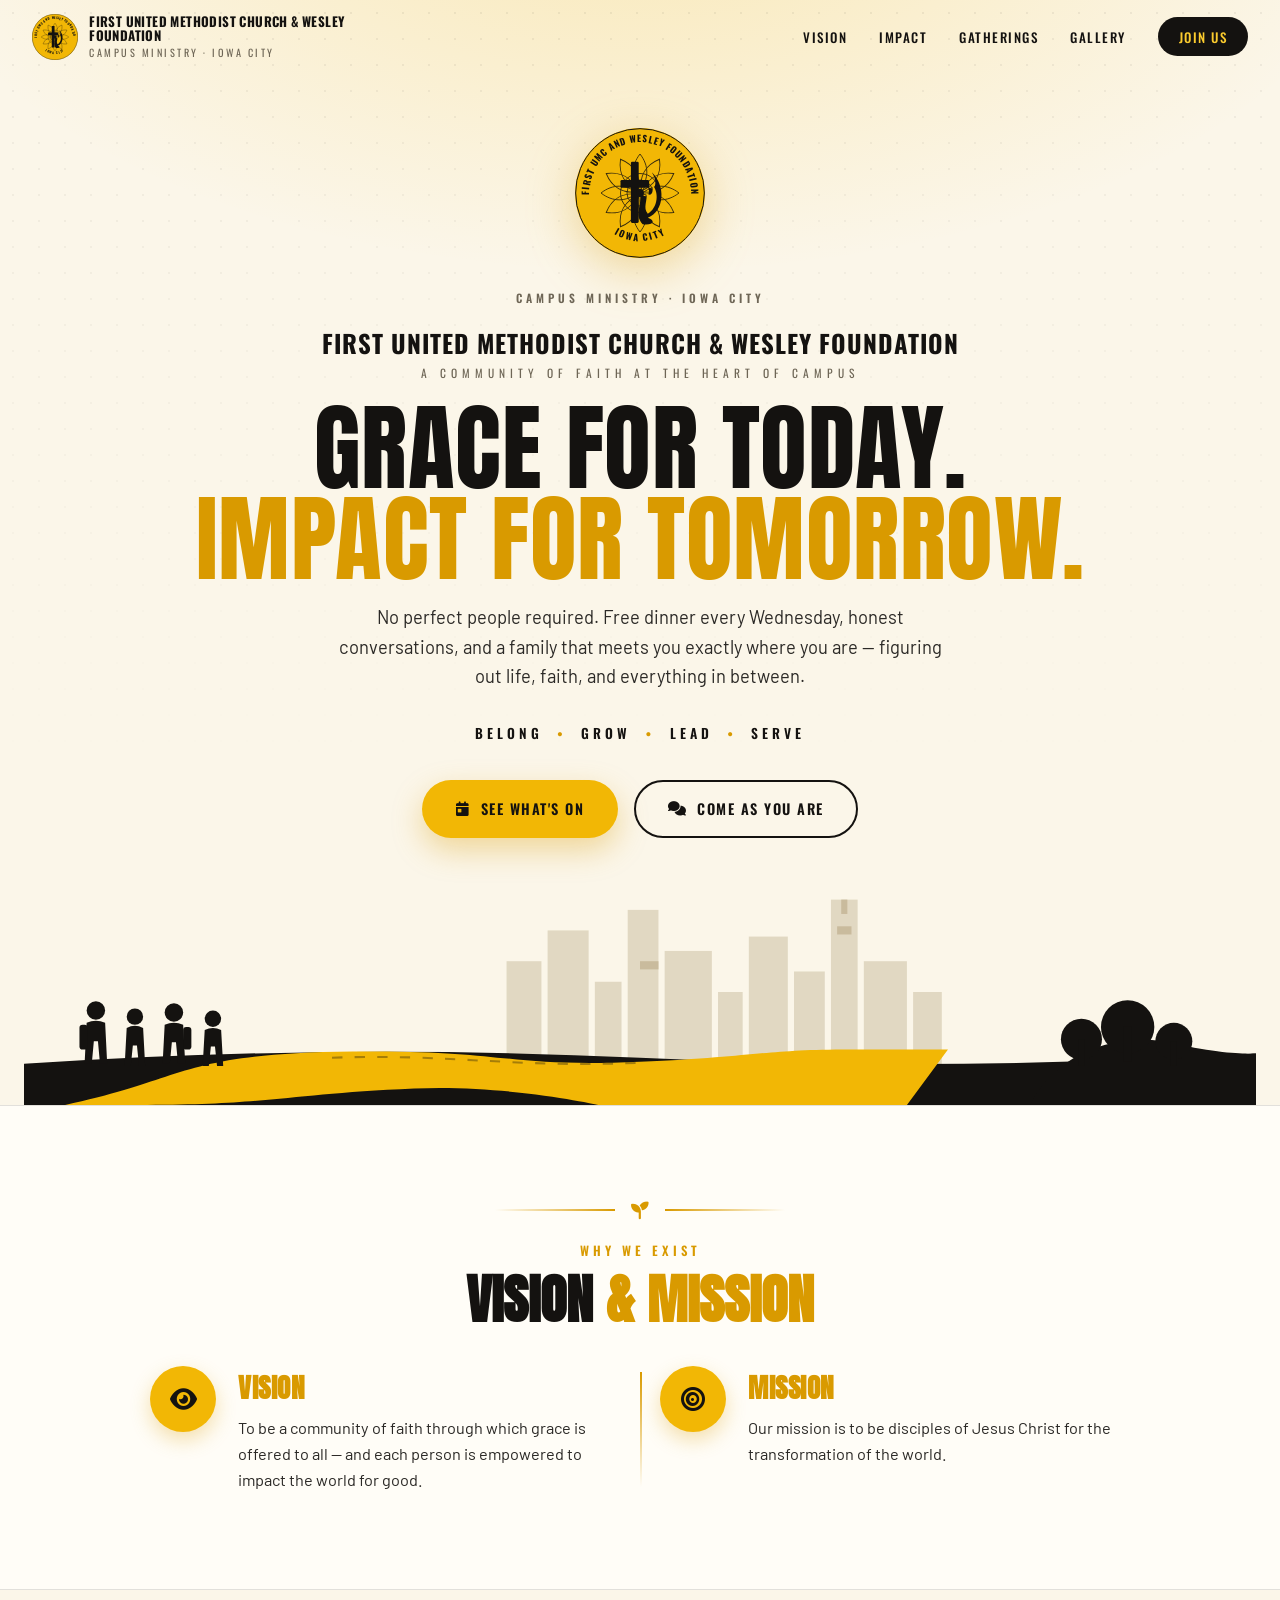
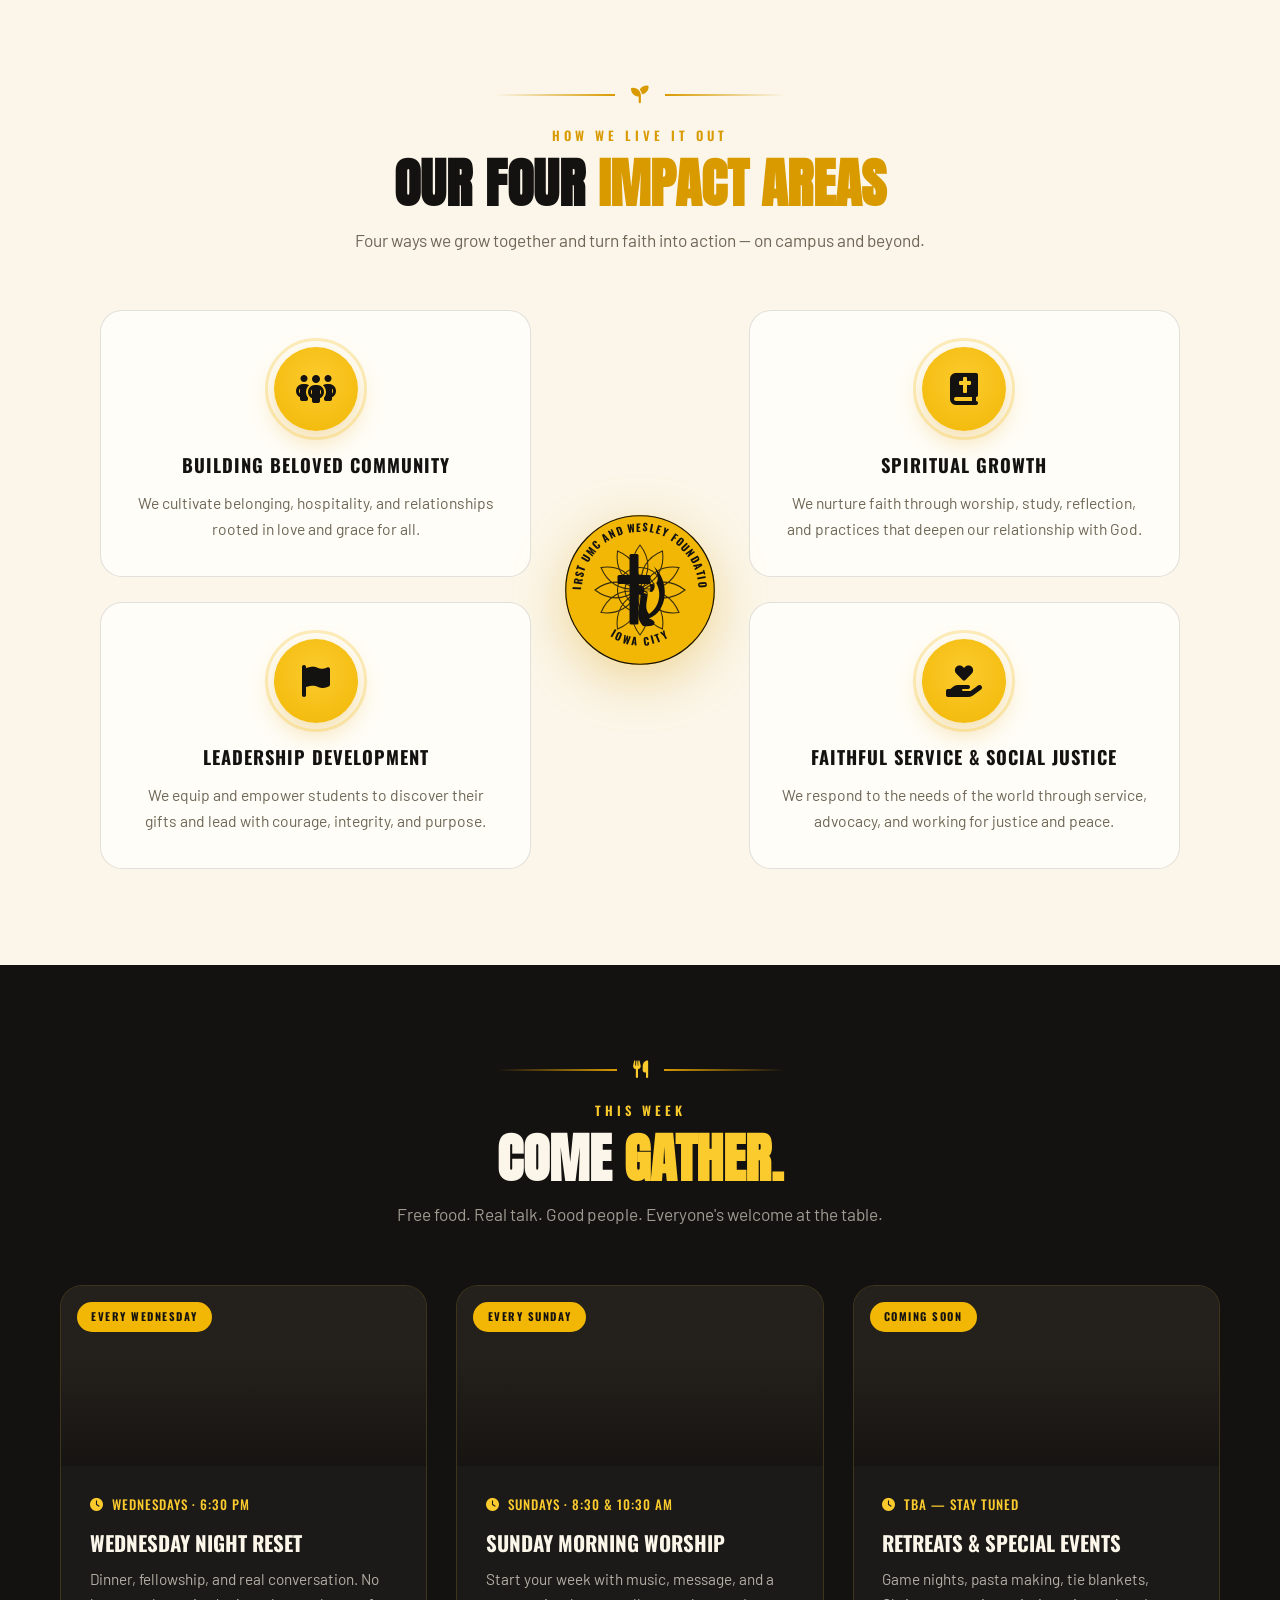
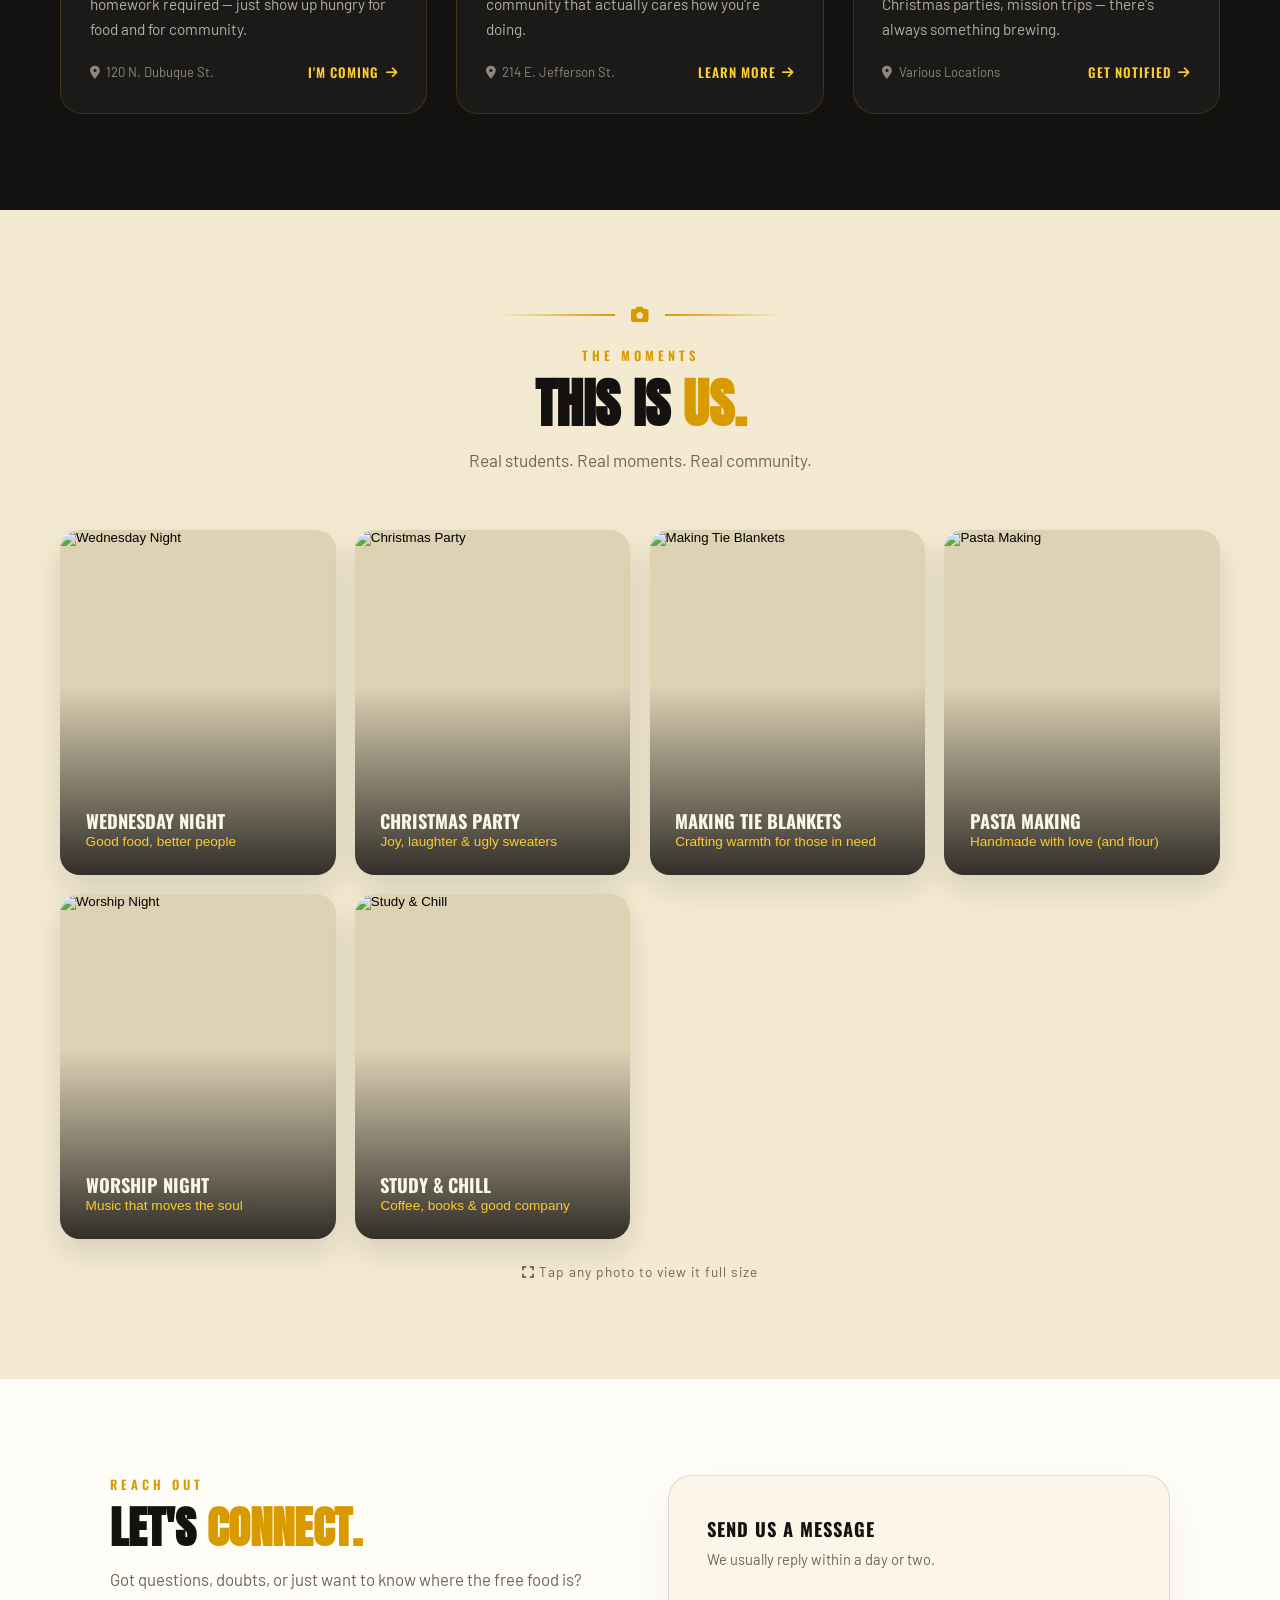
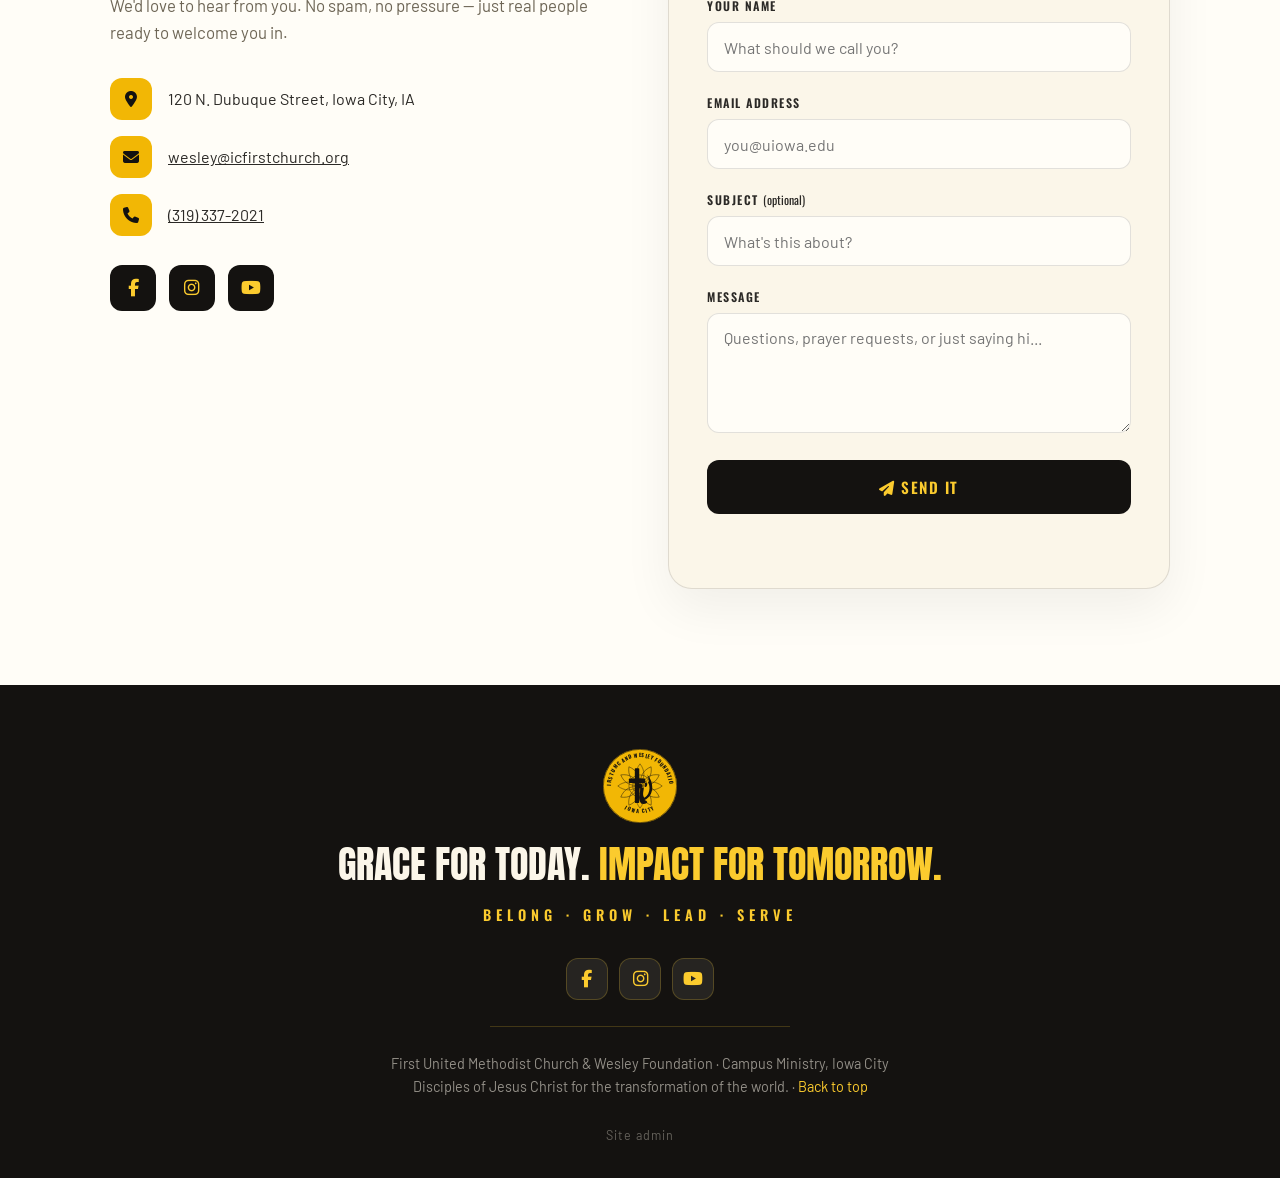
==== index.html @ 4630b0a7 "updated logo resizer" ====
<!DOCTYPE html>
<html lang="en">
<head>
    <meta charset="UTF-8">
    <meta name="viewport" content="width=device-width, initial-scale=1.0">
    <title>First United Methodist Church &amp; Wesley Foundation — Iowa City</title>
    <link href="https://fonts.googleapis.com/css2?family=Anton&family=Oswald:wght@400;500;600;700&family=Barlow:wght@300;400;500;600;700&display=swap" rel="stylesheet">
    <link rel="stylesheet" href="https://cdnjs.cloudflare.com/ajax/libs/font-awesome/6.4.0/css/all.min.css">
    <style>
        :root {
            --gold: #F2B705;
            --gold-light: #FBCB2E;
            --gold-deep: #D99A00;
            --ink: #141210;
            --ink-soft: #2B2926;
            --cream: #FBF6E9;
            --cream-2: #F4EAD2;
            --paper: #FFFDF7;
            --muted: #6E6656;
            --line: rgba(20,18,16,0.12);
            --logo-scale: 1;        /* set from the CMS: brand.logoScale / 100 */
        }

        * { margin: 0; padding: 0; box-sizing: border-box; }
        html { scroll-behavior: smooth; }

        body {
            font-family: 'Barlow', sans-serif;
            background: var(--cream);
            color: var(--ink);
            overflow-x: hidden;
            line-height: 1.6;
        }

        h1, h2, h3, h4, .display { font-family: 'Oswald', sans-serif; }
        .anton { font-family: 'Anton', sans-serif; font-weight: 400; letter-spacing: 0.5px; }

        ::-webkit-scrollbar { width: 10px; }
        ::-webkit-scrollbar-track { background: var(--cream-2); }
        ::-webkit-scrollbar-thumb { background: var(--gold); border-radius: 5px; }

        /* ---------- Emblem ---------- */
        .emblem { display: block; }
        img.emblem, .logo-img { object-fit: contain; border-radius: 10px; }

        /* ---------- Nav ---------- */
        nav {
            position: fixed;
            top: 0; width: 100%;
            z-index: 1000;
            padding: 0.85rem 2rem;
            display: flex;
            justify-content: space-between;
            align-items: center;
            transition: all 0.35s ease;
            border-bottom: 1px solid transparent;
        }
        nav.scrolled {
            background: rgba(251,246,233,0.92);
            backdrop-filter: blur(14px);
            border-bottom: 1px solid var(--line);
            box-shadow: 0 6px 30px rgba(20,18,16,0.06);
        }
        .brand { display: flex; align-items: center; gap: 0.7rem; text-decoration: none; color: var(--ink); }
        .brand .emblem { width: calc(46px * var(--logo-scale)); height: calc(46px * var(--logo-scale)); flex-shrink: 0; }
        .brand-text { line-height: 1.08; max-width: 260px; }
        .brand-text strong {
            display: block;
            font-family: 'Oswald', sans-serif;
            font-weight: 700;
            font-size: 0.82rem;
            letter-spacing: 0.4px;
            text-transform: uppercase;
        }
        .brand-text span {
            font-family: 'Oswald', sans-serif;
            font-weight: 400;
            font-size: 0.64rem;
            letter-spacing: 2.5px;
            text-transform: uppercase;
            color: var(--muted);
        }
        .nav-links { display: flex; gap: 2rem; list-style: none; align-items: center; }
        .nav-links a {
            color: var(--ink);
            text-decoration: none;
            font-family: 'Oswald', sans-serif;
            font-weight: 500;
            font-size: 0.82rem;
            letter-spacing: 1.5px;
            text-transform: uppercase;
            position: relative;
            padding: 4px 0;
        }
        .nav-links a::after {
            content: ''; position: absolute; bottom: 0; left: 0;
            width: 0; height: 2px; background: var(--gold-deep); transition: width 0.3s;
        }
        .nav-links a:hover::after { width: 100%; }
        .nav-cta {
            background: var(--ink); color: var(--gold-light) !important;
            padding: 0.6rem 1.3rem !important; border-radius: 40px;
        }
        .nav-cta::after { display: none; }
        .nav-cta:hover { background: var(--gold-deep); color: var(--ink) !important; }
        .mobile-menu-btn { display: none; background: none; border: none; color: var(--ink); font-size: 1.5rem; cursor: pointer; }

        /* ---------- Buttons ---------- */
        .btn {
            padding: 0.95rem 2rem;
            border-radius: 44px;
            font-family: 'Oswald', sans-serif;
            font-weight: 600;
            font-size: 0.9rem;
            letter-spacing: 1.5px;
            text-transform: uppercase;
            cursor: pointer;
            transition: all 0.3s ease;
            text-decoration: none;
            display: inline-flex;
            align-items: center;
            gap: 0.6rem;
            border: 2px solid transparent;
        }
        .btn-primary { background: var(--gold); color: var(--ink); box-shadow: 0 12px 30px rgba(217,154,0,0.35); }
        .btn-primary:hover { transform: translateY(-3px); background: var(--gold-light); box-shadow: 0 16px 40px rgba(217,154,0,0.5); }
        .btn-ghost { background: transparent; color: var(--ink); border-color: var(--ink); }
        .btn-ghost:hover { background: var(--ink); color: var(--gold-light); transform: translateY(-3px); }

        /* ---------- Hero ---------- */
        .hero {
            --veil: 1;                     /* 1 = plain background, lower = photo shows through */
            position: relative;
            min-height: 100vh;
            display: flex;
            flex-direction: column;
            align-items: center;
            justify-content: center;
            text-align: center;
            padding: 8rem 1.5rem 0;
            background: var(--cream);
            overflow: hidden;
        }
        /* Optional single still photo behind the hero (no slideshow). */
        .hero-photo {
            position: absolute; inset: 0; z-index: 0;
            background-size: cover; background-position: center;
        }
        /* Warm glow + paper wash that sits over everything behind the words. */
        .hero-veil {
            position: absolute; inset: 0; z-index: 1;
            background:
                radial-gradient(1200px 620px at 50% -10%, rgba(242,183,5,0.22), transparent 62%),
                linear-gradient(180deg, rgba(251,246,233,var(--veil)) 0%, rgba(251,246,233,calc(var(--veil) * 0.92)) 45%, rgba(251,246,233,1) 100%);
        }
        .hero-dots {
            position: absolute; inset: 0; z-index: 1;
            background-image: radial-gradient(rgba(20,18,16,0.06) 1.4px, transparent 1.4px);
            background-size: 26px 26px;
            mask-image: linear-gradient(to bottom, black, transparent 70%);
            -webkit-mask-image: linear-gradient(to bottom, black, transparent 70%);
        }
        .hero-inner { position: relative; z-index: 3; max-width: 960px; }
        .hero .emblem { width: calc(130px * var(--logo-scale)); height: calc(130px * var(--logo-scale)); max-width: 100%; margin: 0 auto 1.6rem; filter: drop-shadow(0 12px 24px rgba(217,154,0,0.35)); animation: pop 0.9s ease both; }
        .kicker {
            display: inline-block;
            font-family: 'Oswald', sans-serif;
            font-weight: 600;
            font-size: 0.72rem;
            letter-spacing: 4px;
            text-transform: uppercase;
            color: var(--muted);
            margin-bottom: 1.4rem;
            animation: fadeUp 0.8s ease 0.1s both;
        }
        .hero-title {
            font-family: 'Oswald', sans-serif;
            font-weight: 700;
            text-transform: uppercase;
            font-size: clamp(1.1rem, 2.4vw, 1.55rem);
            letter-spacing: 1px;
            line-height: 1.15;
            margin-bottom: 1.4rem;
            animation: fadeUp 0.8s ease 0.15s both;
        }
        .hero-title .sub {
            display: block;
            font-weight: 400;
            font-size: 0.72rem;
            letter-spacing: 5px;
            color: var(--muted);
            margin-top: 0.5rem;
        }
        .hero h1 { margin: 0.4rem 0 1.2rem; animation: fadeUp 0.8s ease 0.25s both; }
        .hero h1 .line {
            display: block;
            font-family: 'Anton', sans-serif;
            font-weight: 400;
            text-transform: uppercase;
            font-size: clamp(2.6rem, 8vw, 6rem);
            line-height: 0.95;
            letter-spacing: 0.5px;
        }
        .hero h1 .gold { color: var(--gold-deep); }
        .hero-sub {
            max-width: 620px;
            margin: 0 auto 1.8rem;
            font-size: clamp(1rem, 1.6vw, 1.15rem);
            color: var(--ink-soft);
            animation: fadeUp 0.8s ease 0.35s both;
        }
        .value-strip {
            display: inline-flex;
            flex-wrap: wrap;
            justify-content: center;
            gap: 0.4rem 0.9rem;
            align-items: center;
            font-family: 'Oswald', sans-serif;
            font-weight: 600;
            letter-spacing: 4px;
            text-transform: uppercase;
            font-size: 0.85rem;
            margin-bottom: 2.2rem;
            animation: fadeUp 0.8s ease 0.45s both;
        }
        .value-strip .dot { color: var(--gold-deep); font-size: 0.6rem; }
        .hero-buttons { display: flex; gap: 1rem; justify-content: center; flex-wrap: wrap; animation: fadeUp 0.8s ease 0.55s both; }

        /* skyline scene */
        .scene { position: relative; z-index: 2; width: 100%; margin-top: auto; line-height: 0; }
        .scene svg { width: 100%; height: auto; display: block; }

        @keyframes fadeUp { from { opacity: 0; transform: translateY(28px);} to {opacity:1; transform:translateY(0);} }
        @keyframes pop { from { opacity: 0; transform: scale(0.8);} to {opacity:1; transform:scale(1);} }

        /* ---------- Section framework ---------- */
        section { padding: 6rem 2rem; position: relative; }
        .wrap { max-width: 1160px; margin: 0 auto; }
        .sprout { display: flex; align-items: center; justify-content: center; gap: 1rem; margin-bottom: 1.4rem; }
        .sprout::before, .sprout::after { content: ''; height: 2px; width: min(120px, 20vw); background: linear-gradient(90deg, transparent, var(--gold-deep)); }
        .sprout::after { background: linear-gradient(90deg, var(--gold-deep), transparent); }
        .sprout i { color: var(--gold-deep); font-size: 1.1rem; }
        .section-label {
            text-align: center;
            font-family: 'Oswald', sans-serif;
            font-weight: 600;
            letter-spacing: 4px;
            text-transform: uppercase;
            color: var(--gold-deep);
            font-size: 0.8rem;
            margin-bottom: 0.6rem;
        }
        .section-title {
            text-align: center;
            font-family: 'Anton', sans-serif;
            text-transform: uppercase;
            font-size: clamp(2rem, 5vw, 3.4rem);
            line-height: 1;
            margin-bottom: 1rem;
        }
        .section-title .gold { color: var(--gold-deep); }
        .section-intro { text-align: center; max-width: 640px; margin: 0 auto 3.5rem; color: var(--muted); font-size: 1.08rem; }

        /* ---------- Vision & Mission ---------- */
        .vm-section { background: var(--paper); border-top: 1px solid var(--line); border-bottom: 1px solid var(--line); }
        .vm-grid { display: grid; grid-template-columns: 1fr 1fr; gap: 2.5rem; max-width: 980px; margin: 2.5rem auto 0; }
        .vm-card { display: flex; gap: 1.4rem; }
        .vm-card + .vm-card { position: relative; }
        .vm-card + .vm-card::before {
            content: ''; position: absolute; left: -1.25rem; top: 6px; bottom: 6px; width: 2px;
            background: linear-gradient(var(--gold-deep), transparent);
        }
        .icon-badge {
            flex-shrink: 0;
            width: 66px; height: 66px;
            background: var(--gold);
            border-radius: 50%;
            display: flex; align-items: center; justify-content: center;
            font-size: 1.5rem; color: var(--ink);
            box-shadow: 0 8px 20px rgba(217,154,0,0.3);
        }
        .vm-card h3 { font-family: 'Anton', sans-serif; text-transform: uppercase; font-size: 1.7rem; color: var(--gold-deep); margin-bottom: 0.35rem; letter-spacing: 0.5px; }
        .vm-card p { color: var(--ink-soft); font-size: 1.02rem; }

        /* ---------- Impact Areas ---------- */
        .impact-section { background: var(--cream); }
        .impact-grid { max-width: 1080px; margin: 0 auto; }
        .impact-grid.radial {
            display: grid;
            grid-template-columns: 1fr auto 1fr;
            grid-template-areas: "c1 mid c2" "c3 mid c4";
            gap: 1.6rem;
            align-items: stretch;
        }
        .impact-grid.flat {
            display: grid;
            grid-template-columns: repeat(auto-fit, minmax(240px, 1fr));
            gap: 1.6rem;
        }
        .impact-card {
            background: var(--paper);
            border: 1px solid var(--line);
            border-radius: 22px;
            padding: 2.2rem 2rem;
            text-align: center;
            transition: all 0.35s ease;
            position: relative;
            overflow: hidden;
        }
        .impact-card::before {
            content: ''; position: absolute; top: 0; left: 0; right: 0; height: 5px;
            background: var(--gold); transform: scaleX(0); transform-origin: center; transition: transform 0.4s ease;
        }
        .impact-card:hover::before { transform: scaleX(1); }
        .impact-card:hover { transform: translateY(-8px); box-shadow: 0 24px 50px rgba(20,18,16,0.12); border-color: transparent; }
        .impact-card .ring {
            width: 84px; height: 84px; margin: 0 auto 1.2rem;
            border-radius: 50%;
            display: flex; align-items: center; justify-content: center;
            font-size: 2rem; color: var(--ink);
            background: radial-gradient(circle at 50% 40%, var(--gold-light), var(--gold));
            box-shadow: 0 10px 24px rgba(217,154,0,0.3);
            outline: 3px solid rgba(242,183,5,0.25);
            outline-offset: 6px;
        }
        .impact-card h3 { font-family: 'Oswald', sans-serif; font-weight: 700; text-transform: uppercase; font-size: 1.15rem; letter-spacing: 1px; margin-bottom: 0.7rem; }
        .impact-card p { color: var(--muted); font-size: 0.98rem; }
        .impact-mid { grid-area: mid; display: flex; align-items: center; justify-content: center; padding: 0 0.5rem; }
        .impact-mid .emblem { width: calc(150px * var(--logo-scale)); height: calc(150px * var(--logo-scale)); max-width: 100%; filter: drop-shadow(0 14px 26px rgba(217,154,0,0.35)); }

        /* ---------- Gatherings ---------- */
        .gather-section { background: var(--ink); color: var(--cream); }
        .gather-section .section-label { color: var(--gold-light); }
        .gather-section .section-title { color: var(--cream); }
        .gather-section .section-title .gold { color: var(--gold-light); }
        .gather-section .section-intro { color: rgba(251,246,233,0.6); }
        .gather-section .sprout i { color: var(--gold-light); }
        .events-grid { display: grid; grid-template-columns: repeat(auto-fit, minmax(300px, 1fr)); gap: 1.8rem; }
        .event-card {
            background: rgba(255,255,255,0.035);
            border: 1px solid rgba(251,203,46,0.15);
            border-radius: 22px;
            overflow: hidden;
            transition: all 0.35s ease;
        }
        .event-card:hover { transform: translateY(-6px); border-color: rgba(251,203,46,0.5); box-shadow: 0 24px 50px rgba(0,0,0,0.4); }
        .event-image { height: 180px; background-size: cover; background-position: center; position: relative; background-color: #24211c; }
        .event-image::after { content: ''; position: absolute; inset: 0; background: linear-gradient(to top, rgba(20,18,16,0.85), transparent 60%); }
        .event-tag {
            position: absolute; top: 1rem; left: 1rem; z-index: 2;
            background: var(--gold); color: var(--ink);
            font-family: 'Oswald', sans-serif; font-weight: 700; letter-spacing: 1.5px; text-transform: uppercase;
            font-size: 0.68rem; padding: 0.4rem 0.9rem; border-radius: 40px;
        }
        .event-content { padding: 1.5rem 1.8rem 1.9rem; }
        .event-time { display: inline-flex; align-items: center; gap: 0.5rem; color: var(--gold-light); font-family: 'Oswald', sans-serif; font-weight: 500; letter-spacing: 1px; font-size: 0.82rem; text-transform: uppercase; margin-bottom: 0.7rem; }
        .event-card h3 { font-family: 'Oswald', sans-serif; font-weight: 700; text-transform: uppercase; font-size: 1.3rem; margin-bottom: 0.5rem; }
        .event-card p { color: rgba(251,246,233,0.68); font-size: 0.96rem; margin-bottom: 1.3rem; }
        .event-meta { display: flex; align-items: center; justify-content: space-between; gap: 1rem; }
        .event-loc { display: flex; align-items: center; gap: 0.4rem; color: rgba(251,246,233,0.5); font-size: 0.82rem; }
        .event-rsvp { color: var(--gold-light); font-family: 'Oswald', sans-serif; font-weight: 600; letter-spacing: 1px; text-transform: uppercase; font-size: 0.82rem; text-decoration: none; display: inline-flex; gap: 0.4rem; align-items: center; transition: gap 0.3s; white-space: nowrap; }
        .event-rsvp:hover { gap: 0.7rem; }

        /* ---------- Photo gallery ---------- */
        .gallery-section { background: var(--cream-2); overflow: hidden; }

        /* Tidy gallery grid (default) */
        .gallery-grid {
            max-width: 1160px; margin: 0 auto;
            display: grid; gap: 1.2rem;
            grid-template-columns: repeat(auto-fill, minmax(250px, 1fr));
        }
        .gallery-grid .gallery-item { aspect-ratio: 4 / 5; }

        /* Swipeable strip (optional, chosen in the CMS) */
        .gallery-scroll { display: flex; gap: 1.3rem; overflow-x: auto; padding: 0.5rem 2rem 1rem; scroll-snap-type: x mandatory; scrollbar-width: none; }
        .gallery-scroll::-webkit-scrollbar { display: none; }
        .gallery-scroll .gallery-item { flex: 0 0 300px; height: 380px; scroll-snap-align: start; }

        .gallery-item {
            border-radius: 20px; overflow: hidden; position: relative; cursor: zoom-in;
            box-shadow: 0 14px 30px rgba(20,18,16,0.12); background: #ded2b5;
            border: none; padding: 0; width: 100%; display: block; text-align: left;
        }
        .gallery-item img { width: 100%; height: 100%; object-fit: cover; display: block; transition: transform 0.6s ease; }
        .gallery-item:hover img, .gallery-item:focus-visible img { transform: scale(1.08); }
        .gallery-item:focus-visible { outline: 3px solid var(--gold-deep); outline-offset: 3px; }
        .gallery-overlay { position: absolute; inset: 0; display: flex; flex-direction: column; justify-content: flex-end; padding: 1.6rem; background: linear-gradient(to top, rgba(20,18,16,0.85), transparent 55%); color: var(--cream); }
        .gallery-overlay h4 { font-family: 'Oswald', sans-serif; font-weight: 700; text-transform: uppercase; font-size: 1.15rem; }
        .gallery-overlay p { color: var(--gold-light); font-size: 0.85rem; }
        .gallery-hint { text-align: center; color: var(--muted); font-size: 0.85rem; margin-top: 1.4rem; letter-spacing: 1px; }

        /* Lightbox */
        .lightbox {
            position: fixed; inset: 0; z-index: 5000; display: none;
            align-items: center; justify-content: center; padding: 3rem 1.5rem;
            background: rgba(12,10,8,0.92); backdrop-filter: blur(6px);
        }
        .lightbox.open { display: flex; }
        .lightbox img { max-width: min(1100px, 94vw); max-height: 78vh; border-radius: 14px; box-shadow: 0 30px 70px rgba(0,0,0,0.6); }
        .lightbox-cap { position: absolute; left: 0; right: 0; bottom: 1.6rem; text-align: center; color: var(--cream); padding: 0 1.5rem; }
        .lightbox-cap strong { display: block; font-family: 'Oswald', sans-serif; text-transform: uppercase; letter-spacing: 1px; }
        .lightbox-cap span { color: var(--gold-light); font-size: 0.9rem; }
        .lb-btn {
            position: absolute; background: rgba(251,246,233,0.12); color: var(--cream);
            border: 1px solid rgba(251,246,233,0.25); width: 46px; height: 46px; border-radius: 50%;
            cursor: pointer; font-size: 1.1rem; display: flex; align-items: center; justify-content: center;
            transition: background 0.2s;
        }
        .lb-btn:hover { background: var(--gold); color: var(--ink); border-color: transparent; }
        .lb-close { top: 1.2rem; right: 1.2rem; }
        .lb-prev { left: 1.2rem; top: 50%; transform: translateY(-50%); }
        .lb-next { right: 1.2rem; top: 50%; transform: translateY(-50%); }

        /* ---------- Connect ---------- */
        .connect-section { background: var(--paper); }
        .connect-grid { display: grid; grid-template-columns: 1fr 1fr; gap: 3.5rem; max-width: 1060px; margin: 0 auto; align-items: start; }
        .connect-info h3 { font-family: 'Anton', sans-serif; text-transform: uppercase; font-size: clamp(2rem, 4vw, 2.8rem); line-height: 1; margin-bottom: 1rem; }
        .connect-info h3 .gold { color: var(--gold-deep); }
        .connect-info > p { color: var(--muted); font-size: 1.05rem; margin-bottom: 2rem; }
        .contact-row { display: flex; align-items: center; gap: 1rem; margin-bottom: 1rem; color: var(--ink-soft); }
        .contact-row .ci { width: 42px; height: 42px; border-radius: 12px; background: var(--gold); color: var(--ink); display: flex; align-items: center; justify-content: center; flex-shrink: 0; }
        .social-links { display: flex; gap: 0.8rem; margin-top: 1.8rem; }
        .social-link { width: 46px; height: 46px; border-radius: 12px; background: var(--ink); color: var(--gold-light); display: flex; align-items: center; justify-content: center; font-size: 1.1rem; text-decoration: none; transition: all 0.3s; }
        .social-link:hover { background: var(--gold); color: var(--ink); transform: translateY(-3px); }
        .connect-form { background: var(--cream); border: 1px solid var(--line); border-radius: 24px; padding: 2.4rem; box-shadow: 0 20px 50px rgba(20,18,16,0.06); }
        .form-group { margin-bottom: 1.3rem; }
        .form-group label { display: block; margin-bottom: 0.45rem; font-family: 'Oswald', sans-serif; font-weight: 600; font-size: 0.75rem; letter-spacing: 1.5px; text-transform: uppercase; color: var(--ink-soft); }
        .form-group input, .form-group textarea {
            width: 100%; padding: 0.9rem 1rem; background: var(--paper);
            border: 1px solid var(--line); border-radius: 12px; color: var(--ink);
            font-family: 'Barlow', sans-serif; font-size: 1rem; transition: all 0.25s;
        }
        .form-group input:focus, .form-group textarea:focus { outline: none; border-color: var(--gold-deep); box-shadow: 0 0 0 3px rgba(242,183,5,0.2); }
        .form-group textarea { resize: vertical; min-height: 120px; }
        .form-submit {
            width: 100%; padding: 1rem; background: var(--ink); color: var(--gold-light);
            border: none; border-radius: 12px; cursor: pointer;
            font-family: 'Oswald', sans-serif; font-weight: 600; letter-spacing: 1.5px; text-transform: uppercase; font-size: 0.95rem;
            transition: all 0.3s;
        }
        .form-submit:hover { background: var(--gold); color: var(--ink); }

        /* ---------- Footer ---------- */
        footer { background: var(--ink); color: var(--cream); padding: 4rem 2rem 2rem; text-align: center; }
        footer .emblem { width: calc(74px * var(--logo-scale)); height: calc(74px * var(--logo-scale)); max-width: 100%; margin: 0 auto 1.4rem; }
        .footer-tag { font-family: 'Anton', sans-serif; text-transform: uppercase; font-size: clamp(1.5rem, 4vw, 2.4rem); line-height: 1; margin-bottom: 0.4rem; }
        .footer-tag .gold { color: var(--gold-light); }
        .footer-values { font-family: 'Oswald', sans-serif; font-weight: 600; letter-spacing: 5px; text-transform: uppercase; color: var(--gold-light); font-size: 0.9rem; margin: 1.2rem 0 2rem; }
        .footer-meta { color: rgba(251,246,233,0.55); font-size: 0.9rem; }
        .footer-meta a { color: var(--gold-light); text-decoration: none; }
        .footer-divider { height: 1px; background: rgba(251,203,46,0.2); max-width: 300px; margin: 1.6rem auto; }

        /* ---------- Reveal ---------- */
        .reveal { opacity: 0; transform: translateY(36px); transition: all 0.75s ease; }
        .reveal.visible { opacity: 1; transform: translateY(0); }

        /* ---------- Responsive ---------- */
        @media (max-width: 900px) {
            .impact-grid.radial { grid-template-columns: 1fr 1fr; grid-template-areas: "mid mid" "c1 c2" "c3 c4"; }
            .impact-mid { padding-bottom: 0.5rem; }
        }
        @media (max-width: 768px) {
            nav { padding: 0.7rem 1.2rem; }
            .nav-links {
                display: none; position: absolute; top: 100%; left: 0; right: 0;
                background: rgba(251,246,233,0.98); backdrop-filter: blur(14px);
                flex-direction: column; padding: 1.6rem; gap: 1.3rem; border-bottom: 1px solid var(--line);
            }
            .nav-links.active { display: flex; }
            .mobile-menu-btn { display: block; }
            section { padding: 4.5rem 1.3rem; }
            .vm-grid { grid-template-columns: 1fr; gap: 2rem; }
            .vm-card + .vm-card::before { display: none; }
            .connect-grid { grid-template-columns: 1fr; gap: 2.5rem; }
            .impact-grid.radial { grid-template-columns: 1fr; grid-template-areas: "mid" "c1" "c2" "c3" "c4"; }
        }
        @media (max-width: 480px) {
            .hero h1 .line { font-size: clamp(2.2rem, 12vw, 3rem); }
            .btn { width: 100%; max-width: 300px; justify-content: center; }
            .hero-buttons { flex-direction: column; align-items: center; }
        }

        /* ---------- Contact form extras ---------- */
        .hp-field { position: absolute; left: -9999px; width: 1px; height: 1px; overflow: hidden; }
        .form-status { margin-top: 1rem; font-size: 0.92rem; min-height: 1.2rem; display: flex; align-items: center; gap: 0.5rem; }
        .form-status.ok { color: #2f7d32; }
        .form-status.err { color: #c0392b; }
        .form-submit[disabled] { opacity: 0.65; cursor: progress; }
        .footer-socials { display: flex; justify-content: center; gap: 0.7rem; margin: 1.6rem 0 0.4rem; }
        .footer-socials .social-link { background: rgba(251,246,233,0.08); border: 1px solid rgba(251,203,46,0.22); width: 42px; height: 42px; }
        .footer-socials .social-link:hover { background: var(--gold); color: var(--ink); border-color: transparent; }
        .footer-admin { margin-top: 1.4rem; }
        .footer-admin a { color: rgba(251,246,233,0.35); font-size: 0.78rem; text-decoration: none; letter-spacing: 1px; }
        .footer-admin a:hover { color: var(--gold-light); }
    </style>
</head>
<body>

    <!-- ===== Reusable Emblem (UMC cross & flame + rose window) ===== -->
    <svg width="0" height="0" style="position:absolute" aria-hidden="true">
        <defs>
            <path id="petal" d="M100 96 C114 78 114 58 100 40 C86 58 86 78 100 96 Z"/>
            <path id="arcTop" d="M22 100 A78 78 0 0 1 178 100"/>
            <path id="arcBottom" d="M26 100 A74 74 0 0 0 174 100"/>
            <g id="emblemDef">
                <circle cx="100" cy="100" r="100" fill="#F2B705"/>
                <circle cx="100" cy="100" r="99" fill="none" stroke="#141210" stroke-width="1.5"/>
                <text font-family="Oswald, sans-serif" font-weight="700" fill="#141210" letter-spacing="1.5" font-size="14">
                    <textPath href="#arcTop" startOffset="50%" text-anchor="middle">FIRST UMC AND WESLEY FOUNDATION</textPath>
                </text>
                <text font-family="Oswald, sans-serif" font-weight="700" fill="#141210" letter-spacing="3" font-size="14">
                    <textPath href="#arcBottom" startOffset="50%" text-anchor="middle">IOWA CITY</textPath>
                </text>
                <g stroke="#141210" stroke-width="1.4" fill="none" opacity="0.85">
                    <g>
                        <use href="#petal" transform="rotate(0 100 100)"/>
                        <use href="#petal" transform="rotate(30 100 100)"/>
                        <use href="#petal" transform="rotate(60 100 100)"/>
                        <use href="#petal" transform="rotate(90 100 100)"/>
                        <use href="#petal" transform="rotate(120 100 100)"/>
                        <use href="#petal" transform="rotate(150 100 100)"/>
                        <use href="#petal" transform="rotate(180 100 100)"/>
                        <use href="#petal" transform="rotate(210 100 100)"/>
                        <use href="#petal" transform="rotate(240 100 100)"/>
                        <use href="#petal" transform="rotate(270 100 100)"/>
                        <use href="#petal" transform="rotate(300 100 100)"/>
                        <use href="#petal" transform="rotate(330 100 100)"/>
                    </g>
                    <circle cx="100" cy="100" r="30"/>
                    <circle cx="100" cy="100" r="20"/>
                </g>
                <g fill="#141210">
                    <rect x="86" y="52" width="12" height="94" rx="2"/>
                    <rect x="70" y="80" width="44" height="12" rx="2"/>
                    <path d="M104 148 C90 132 104 118 100 100 C108 110 118 104 112 90 C124 100 128 82 118 68 C140 88 138 128 112 138 C124 142 122 150 104 148 Z"/>
                    <path d="M112 132 C104 122 112 112 110 100 C118 108 122 96 118 86 C130 98 128 122 112 132 Z" fill="#F2B705"/>
                </g>
                <circle cx="100" cy="100" r="6" fill="#141210"/>
            </g>
        </defs>
    </svg>

    <!-- ===== Nav ===== -->
    <nav id="navbar">
        <a href="#top" class="brand" id="brandNav"></a>
        <ul class="nav-links" id="navLinks"></ul>
        <button class="mobile-menu-btn" id="mobileMenuBtn"><i class="fas fa-bars"></i></button>
    </nav>

    <!-- ===== Hero ===== -->
    <section class="hero" id="top">
        <div class="hero-photo" id="heroPhoto"></div>
        <div class="hero-veil"></div>
        <div class="hero-dots"></div>
        <div class="hero-inner">
            <div id="heroEmblem"></div>
            <div class="kicker" id="heroKicker"></div>
            <div class="hero-title" id="heroTitle"></div>
            <h1 id="heroH1"></h1>
            <p class="hero-sub" id="heroSub"></p>
            <div class="value-strip" id="heroValues"></div>
            <div class="hero-buttons" id="heroButtons"></div>
        </div>

        <!-- skyline & path scene -->
        <div class="scene" id="heroScene" aria-hidden="true">
            <svg viewBox="0 0 1200 260" preserveAspectRatio="xMidYMax meet">
                <g fill="#d9cfb6" opacity="0.75">
                    <rect x="470" y="120" width="34" height="120"/>
                    <rect x="510" y="90" width="40" height="150"/>
                    <rect x="556" y="140" width="26" height="100"/>
                    <rect x="588" y="70" width="30" height="170"/>
                    <rect x="624" y="110" width="46" height="130"/>
                    <rect x="676" y="150" width="24" height="90"/>
                    <rect x="706" y="96" width="38" height="144"/>
                    <rect x="750" y="130" width="30" height="110"/>
                    <rect x="786" y="60" width="26" height="180"/>
                    <rect x="818" y="120" width="42" height="120"/>
                    <rect x="866" y="150" width="28" height="90"/>
                </g>
                <g fill="#c7b89a" opacity="0.9">
                    <rect x="600" y="120" width="18" height="8"/>
                    <rect x="792" y="86" width="14" height="8"/>
                    <rect x="796" y="60" width="6" height="14"/>
                </g>
                <path d="M0 220 Q300 200 600 214 T1200 210 L1200 260 L0 260 Z" fill="#141210"/>
                <path d="M40 260 C160 235 150 210 320 208 C470 206 470 224 600 218 C720 213 720 205 820 206 L900 206 L860 260 L560 260 C560 260 470 240 380 244 C260 249 240 260 120 260 Z" fill="#F2B705"/>
                <path d="M300 214 C420 210 470 224 600 219" fill="none" stroke="#141210" stroke-width="2" stroke-dasharray="10 12" opacity="0.35"/>
                <path d="M980 260 C1010 200 1080 190 1120 200 C1170 212 1200 210 1200 210 L1200 260 Z" fill="#141210"/>
                <g fill="#141210">
                    <circle cx="1030" cy="196" r="20"/><rect x="1027" y="196" width="6" height="26"/>
                    <circle cx="1075" cy="184" r="26"/><rect x="1071" y="184" width="8" height="34"/>
                    <circle cx="1120" cy="198" r="18"/><rect x="1117" y="198" width="6" height="24"/>
                </g>
                <g fill="#141210">
                    <g transform="translate(70 168)"><circle cx="0" cy="0" r="9"/><path d="M-9 12 Q0 8 9 12 L11 52 L4 52 L2 30 L-2 30 L-4 52 L-11 52 Z"/><rect x="-16" y="14" width="8" height="24" rx="3"/></g>
                    <g transform="translate(108 174)"><circle cx="0" cy="0" r="8"/><path d="M-8 11 Q0 7 8 11 L10 48 L4 48 L2 28 L-2 28 L-4 48 L-10 48 Z"/></g>
                    <g transform="translate(146 170)"><circle cx="0" cy="0" r="9"/><path d="M-9 12 Q0 8 9 12 L11 50 L4 50 L2 29 L-2 29 L-4 50 L-11 50 Z"/><rect x="9" y="14" width="8" height="22" rx="3"/></g>
                    <g transform="translate(184 176)"><circle cx="0" cy="0" r="8"/><path d="M-8 11 Q0 7 8 11 L10 46 L4 46 L2 27 L-2 27 L-4 46 L-10 46 Z"/></g>
                </g>
            </svg>
        </div>
    </section>

    <!-- ===== Vision & Mission ===== -->
    <section class="vm-section" id="vision">
        <div class="wrap reveal">
            <div class="sprout"><i class="fas fa-seedling"></i></div>
            <div class="section-label" id="vmLabel"></div>
            <h2 class="section-title" id="vmTitle"></h2>
            <div class="vm-grid" id="vmGrid"></div>
        </div>
    </section>

    <!-- ===== Impact Areas ===== -->
    <section class="impact-section" id="impact">
        <div class="wrap">
            <div class="reveal">
                <div class="sprout"><i class="fas fa-seedling"></i></div>
                <div class="section-label" id="impactLabel"></div>
                <h2 class="section-title" id="impactTitle"></h2>
                <p class="section-intro" id="impactIntro"></p>
            </div>
            <div class="impact-grid radial reveal" id="impactGrid"></div>
        </div>
    </section>

    <!-- ===== Gatherings ===== -->
    <section class="gather-section" id="gather">
        <div class="wrap">
            <div class="reveal">
                <div class="sprout"><i class="fas fa-utensils"></i></div>
                <div class="section-label" id="gatherLabel"></div>
                <h2 class="section-title" id="gatherTitle"></h2>
                <p class="section-intro" id="gatherIntro"></p>
            </div>
            <div class="events-grid reveal" id="gatherGrid"></div>
        </div>
    </section>

    <!-- ===== Gallery / Life ===== -->
    <section class="gallery-section" id="gallery">
        <div class="wrap reveal">
            <div class="sprout"><i class="fas fa-camera"></i></div>
            <div class="section-label" id="galleryLabel"></div>
            <h2 class="section-title" id="galleryTitle"></h2>
            <p class="section-intro" id="galleryIntro"></p>
        </div>
        <div class="gallery-grid reveal" id="galleryScroll"></div>
        <p class="gallery-hint" id="galleryHint"></p>
    </section>

    <!-- ===== Connect ===== -->
    <section class="connect-section" id="connect">
        <div class="connect-grid">
            <div class="connect-info reveal">
                <div class="section-label" style="text-align:left;" id="connectLabel"></div>
                <h3 id="connectTitle"></h3>
                <p id="connectSub"></p>
                <div id="contactRows"></div>
                <div class="social-links" id="socialLinks"></div>
            </div>
            <div class="connect-form reveal">
                <h4 id="formTitle" style="font-family:'Oswald',sans-serif;text-transform:uppercase;letter-spacing:1px;font-size:1.15rem;margin-bottom:0.3rem;"></h4>
                <p id="formNote" style="color:var(--muted);font-size:0.92rem;margin-bottom:1.5rem;"></p>
                <form id="contactForm" novalidate>
                    <div class="form-group"><label for="cfName">Your Name</label>
                        <input type="text" id="cfName" name="name" placeholder="What should we call you?" required></div>
                    <div class="form-group"><label for="cfEmail">Email Address</label>
                        <input type="email" id="cfEmail" name="email" placeholder="you@uiowa.edu" required></div>
                    <div class="form-group"><label for="cfSubject">Subject <span style="text-transform:none;letter-spacing:0;font-weight:400;">(optional)</span></label>
                        <input type="text" id="cfSubject" name="subject" placeholder="What's this about?"></div>
                    <div class="form-group"><label for="cfMessage">Message</label>
                        <textarea id="cfMessage" name="message" placeholder="Questions, prayer requests, or just saying hi..." required></textarea></div>
                    <!-- Spam trap: hidden from people, filled in by bots. -->
                    <div class="hp-field" aria-hidden="true">
                        <label for="cfWebsite">Leave this empty</label>
                        <input type="text" id="cfWebsite" name="website" tabindex="-1" autocomplete="off">
                    </div>
                    <button type="submit" class="form-submit"><i class="fas fa-paper-plane"></i> Send It</button>
                    <div class="form-status" id="formStatus" role="status" aria-live="polite"></div>
                </form>
            </div>
        </div>
    </section>

    <!-- ===== Footer ===== -->
    <footer>
        <div id="footerEmblem"></div>
        <div class="footer-tag" id="footerTag"></div>
        <div class="footer-values" id="footerValues"></div>
        <div class="footer-socials" id="footerSocials"></div>
        <div class="footer-divider"></div>
        <p class="footer-meta" id="footerMeta1"></p>
        <p class="footer-meta" id="footerMeta2"></p>
        <p class="footer-admin"><a href="/admin">Site admin</a></p>
    </footer>

    <!-- ===== Photo lightbox ===== -->
    <div class="lightbox" id="lightbox" role="dialog" aria-modal="true" aria-label="Photo viewer">
        <button class="lb-btn lb-close" id="lbClose" aria-label="Close"><i class="fas fa-times"></i></button>
        <button class="lb-btn lb-prev" id="lbPrev" aria-label="Previous photo"><i class="fas fa-chevron-left"></i></button>
        <img id="lbImg" src="" alt="">
        <button class="lb-btn lb-next" id="lbNext" aria-label="Next photo"><i class="fas fa-chevron-right"></i></button>
        <div class="lightbox-cap"><strong id="lbTitle"></strong><span id="lbDesc"></span></div>
    </div>

    <script src="content.js"></script>
    <script>
        /* =========================================================
           This file only DISPLAYS the site. Everything on it is
           edited in the CMS at /admin — there is no editor here.
           ========================================================= */
        var API = 'api.php';
        var CACHE_KEY = 'fumc_site_cache_v2';

        var data = SITE.normalise(null);

        function esc(s) {
            return String(s == null ? '' : s)
                .replace(/&/g, '&amp;').replace(/</g, '&lt;')
                .replace(/>/g, '&gt;').replace(/"/g, '&quot;');
        }
        function titleHTML(main, accent) {
            return esc(main) + (accent ? ' <span class="gold">' + esc(accent) + '</span>' : '');
        }
        function show(id, visible) {
            var el = document.getElementById(id);
            if (el) el.style.display = visible === false ? 'none' : '';
        }
        function emblemMarkup() {
            if (data.brand.logoImage) {
                return '<img class="emblem" src="' + esc(data.brand.logoImage) + '" alt="' + esc(data.brand.titleFull) + '">';
            }
            return '<svg class="emblem" viewBox="0 0 200 200" role="img" aria-label="' +
                   esc(data.brand.titleFull) + '"><use href="#emblemDef"/></svg>';
        }

        /* =========================================================
           RENDER
           ========================================================= */
        function renderAll() {
            renderBrand(); renderNav(); renderHero(); renderVM(); renderImpact();
            renderGather(); renderGallery(); renderConnect(); renderFooter();
            reObserve();
        }

        function renderBrand() {
            var b = data.brand;
            if (b.browserTitle) document.title = b.browserTitle;

            // One scale drives every logo on the page — nav, hero, impact, footer.
            var scale = parseFloat(b.logoScale);
            if (!isFinite(scale) || scale <= 0) scale = 100;
            document.documentElement.style.setProperty('--logo-scale', (scale / 100).toFixed(3));

            var text = '';
            if (b.showTitle    !== false) text += '<strong>' + esc(b.titleFull) + '</strong>';
            if (b.showSubtitle !== false) text += '<span>' + esc(b.subtitle) + '</span>';
            document.getElementById('brandNav').innerHTML =
                emblemMarkup() +
                (text ? '<span class="brand-text">' + text + '</span>' : '');
            document.getElementById('heroEmblem').innerHTML = data.hero.showEmblem === false ? '' : emblemMarkup();
            document.getElementById('footerEmblem').innerHTML = emblemMarkup();
        }

        function renderNav() {
            var n = data.nav;
            var html = (n.links || []).map(function (l) {
                return '<li><a href="' + esc(l.href) + '">' + esc(l.label) + '</a></li>';
            }).join('');
            if (n.ctaText) {
                html += '<li><a href="' + esc(n.ctaLink) + '" class="nav-cta">' + esc(n.ctaText) + '</a></li>';
            }
            var ul = document.getElementById('navLinks');
            ul.innerHTML = html;
            ul.querySelectorAll('a').forEach(function (link) {
                link.addEventListener('click', function () { ul.classList.remove('active'); });
            });
        }

        function renderHero() {
            var h = data.hero;
            var hero  = document.getElementById('top');
            var photo = document.getElementById('heroPhoto');

            // A single still photo, or nothing at all — no slideshow.
            if (h.background === 'image' && h.bgImage) {
                photo.style.backgroundImage = "url('" + h.bgImage.replace(/'/g, "%27") + "')";
                var veil = Math.min(100, Math.max(0, Number(h.bgOverlay))) / 100;
                hero.style.setProperty('--veil', isNaN(veil) ? 0.78 : veil);
            } else {
                photo.style.backgroundImage = 'none';
                hero.style.setProperty('--veil', 1);
            }

            document.getElementById('heroKicker').textContent = h.kicker;
            document.getElementById('heroTitle').innerHTML =
                esc(h.title) + '<span class="sub">' + esc(h.titleSub) + '</span>';
            document.getElementById('heroH1').innerHTML =
                '<span class="line">' + esc(h.line1) + '</span>' +
                '<span class="line gold">' + esc(h.line2) + '</span>';
            document.getElementById('heroSub').textContent = h.sub;
            document.getElementById('heroValues').innerHTML = (h.values || []).map(function (v, i) {
                return (i ? '<span class="dot">●</span>' : '') + '<span>' + esc(v) + '</span>';
            }).join('');

            var buttons = '';
            if (h.btn1Text) buttons += '<a href="' + esc(h.btn1Link) + '" class="btn btn-primary"><i class="fas ' + esc(h.btn1Icon) + '"></i> ' + esc(h.btn1Text) + '</a>';
            if (h.btn2Text) buttons += '<a href="' + esc(h.btn2Link) + '" class="btn btn-ghost"><i class="fas ' + esc(h.btn2Icon) + '"></i> ' + esc(h.btn2Text) + '</a>';
            document.getElementById('heroButtons').innerHTML = buttons;

            show('heroScene', h.showScene !== false);
        }

        function renderVM() {
            var v = data.vm;
            show('vision', v.show !== false);
            document.getElementById('vmLabel').textContent = v.label;
            document.getElementById('vmTitle').innerHTML = titleHTML(v.titleMain, v.titleAccent);
            document.getElementById('vmGrid').innerHTML =
                '<div class="vm-card"><div class="icon-badge"><i class="fas fa-eye"></i></div><div>' +
                    '<h3>' + esc(v.visionTitle) + '</h3><p>' + esc(v.visionText) + '</p></div></div>' +
                '<div class="vm-card"><div class="icon-badge"><i class="fas fa-bullseye"></i></div><div>' +
                    '<h3>' + esc(v.missionTitle) + '</h3><p>' + esc(v.missionText) + '</p></div></div>';
        }

        function renderImpact() {
            var im = data.impact;
            show('impact', im.show !== false);
            document.getElementById('impactLabel').textContent = im.label;
            document.getElementById('impactTitle').innerHTML = titleHTML(im.titleMain, im.titleAccent);
            document.getElementById('impactIntro').textContent = im.intro;

            var grid = document.getElementById('impactGrid');
            var radial = im.areas.length === 4;
            grid.classList.toggle('radial', radial);
            grid.classList.toggle('flat', !radial);
            var cards = im.areas.map(function (a, i) {
                var ga = radial ? ' style="grid-area:c' + (i + 1) + '"' : '';
                return '<div class="impact-card"' + ga + '>' +
                    '<div class="ring"><i class="fas ' + esc(a.icon) + '"></i></div>' +
                    '<h3>' + esc(a.title) + '</h3><p>' + esc(a.text) + '</p></div>';
            });
            if (radial) cards.splice(2, 0, '<div class="impact-mid" style="grid-area:mid">' + emblemMarkup() + '</div>');
            grid.innerHTML = cards.join('');
        }

        function renderGather() {
            var g = data.gather;
            show('gather', g.show !== false);
            document.getElementById('gatherLabel').textContent = g.label;
            document.getElementById('gatherTitle').innerHTML = titleHTML(g.titleMain, g.titleAccent);
            document.getElementById('gatherIntro').textContent = g.intro;
            document.getElementById('gatherGrid').innerHTML = g.items.map(function (e) {
                return '<div class="event-card">' +
                    '<div class="event-image" style="background-image:url(\'' + esc(e.image) + '\')">' +
                        (e.tag ? '<span class="event-tag">' + esc(e.tag) + '</span>' : '') + '</div>' +
                    '<div class="event-content">' +
                        (e.time ? '<div class="event-time"><i class="fas fa-clock"></i> ' + esc(e.time) + '</div>' : '') +
                        '<h3>' + esc(e.title) + '</h3><p>' + esc(e.desc) + '</p>' +
                        '<div class="event-meta">' +
                            '<span class="event-loc"><i class="fas fa-location-dot"></i> ' + esc(e.location) + '</span>' +
                            (e.btnText ? '<a href="' + esc(e.btnLink) + '" class="event-rsvp">' + esc(e.btnText) +
                                         ' <i class="fas fa-arrow-right"></i></a>' : '') +
                        '</div>' +
                    '</div></div>';
            }).join('');
        }

        function renderGallery() {
            var g = data.gallery;
            show('gallery', g.show !== false);
            document.getElementById('galleryLabel').textContent = g.label;
            document.getElementById('galleryTitle').innerHTML = titleHTML(g.titleMain, g.titleAccent);
            document.getElementById('galleryIntro').textContent = g.intro;

            var box = document.getElementById('galleryScroll');
            var strip = g.layout === 'strip';
            // Toggle only the layout classes — replacing className outright would
            // strip the reveal/visible classes and leave the section invisible.
            box.classList.toggle('gallery-scroll', strip);
            box.classList.toggle('gallery-grid', !strip);
            box.innerHTML = g.items.map(function (it, i) {
                return '<button type="button" class="gallery-item" onclick="openLightbox(' + i + ')" ' +
                       'aria-label="' + esc(it.title || 'Photo') + '">' +
                    '<img src="' + esc(it.image) + '" alt="' + esc(it.title) + '" loading="lazy">' +
                    ((it.title || it.desc)
                        ? '<span class="gallery-overlay"><h4>' + esc(it.title) + '</h4><p>' + esc(it.desc) + '</p></span>'
                        : '') +
                    '</button>';
            }).join('');

            document.getElementById('galleryHint').innerHTML = strip
                ? '<i class="fas fa-arrow-left"></i> Swipe to see more <i class="fas fa-arrow-right"></i>'
                : '<i class="fas fa-expand"></i> Tap any photo to view it full size';
        }

        function renderConnect() {
            var c = data.connect;
            show('connect', c.show !== false);
            document.getElementById('connectLabel').textContent = c.label;
            document.getElementById('connectTitle').innerHTML = titleHTML(c.titleMain, c.titleAccent);
            document.getElementById('connectSub').textContent = c.sub;
            document.getElementById('formTitle').textContent = c.formTitle || '';
            document.getElementById('formNote').textContent = c.formNote || '';

            var rows = '';
            if (c.address) rows += '<div class="contact-row"><div class="ci"><i class="fas fa-location-dot"></i></div><span>' + esc(c.address) + '</span></div>';
            if (c.email)   rows += '<div class="contact-row"><div class="ci"><i class="fas fa-envelope"></i></div><span><a href="mailto:' + esc(c.email) + '" style="color:inherit;">' + esc(c.email) + '</a></span></div>';
            if (c.phone)   rows += '<div class="contact-row"><div class="ci"><i class="fas fa-phone"></i></div><span><a href="tel:' + esc(c.phone.replace(/[^0-9+]/g, '')) + '" style="color:inherit;">' + esc(c.phone) + '</a></span></div>';
            document.getElementById('contactRows').innerHTML = rows;
            document.getElementById('socialLinks').innerHTML = socialsHTML();
        }

        function socialsHTML() {
            return (data.connect.socials || []).map(function (s) {
                return '<a href="' + esc(s.url) + '" class="social-link" title="' + esc(s.label) + '" ' +
                       'aria-label="' + esc(s.label) + '" target="_blank" rel="noopener">' +
                       '<i class="' + esc(s.icon || 'fas fa-link') + '"></i></a>';
            }).join('');
        }

        function renderFooter() {
            var f = data.footer;
            document.getElementById('footerTag').innerHTML =
                esc(f.tag1) + ' <span class="gold">' + esc(f.tag2) + '</span>';
            document.getElementById('footerValues').textContent = (f.values || []).join(' · ');
            document.getElementById('footerSocials').innerHTML = f.showSocials === false ? '' : socialsHTML();
            document.getElementById('footerMeta1').textContent = f.meta1;
            document.getElementById('footerMeta2').innerHTML = esc(f.meta2) + ' · <a href="#top">Back to top</a>';
        }

        /* =========================================================
           INTERACTIONS
           ========================================================= */
        var navbar = document.getElementById('navbar');
        window.addEventListener('scroll', function () {
            navbar.classList.toggle('scrolled', window.scrollY > 40);
        });
        document.getElementById('mobileMenuBtn').addEventListener('click', function () {
            document.getElementById('navLinks').classList.toggle('active');
        });

        var observer = new IntersectionObserver(function (entries) {
            entries.forEach(function (entry) {
                if (entry.isIntersecting) entry.target.classList.add('visible');
            });
        }, { threshold: 0.12, rootMargin: '0px 0px -40px 0px' });
        function reObserve() {
            document.querySelectorAll('.reveal').forEach(function (el) { observer.observe(el); });
        }

        /* ---- Lightbox ---- */
        var lbIndex = 0;
        var lightbox = document.getElementById('lightbox');
        function openLightbox(i) { lbIndex = i; paintLightbox(); lightbox.classList.add('open'); document.body.style.overflow = 'hidden'; }
        function closeLightbox() { lightbox.classList.remove('open'); document.body.style.overflow = ''; }
        function stepLightbox(d) {
            var n = data.gallery.items.length;
            if (!n) return;
            lbIndex = (lbIndex + d + n) % n;
            paintLightbox();
        }
        function paintLightbox() {
            var it = data.gallery.items[lbIndex];
            if (!it) return;
            document.getElementById('lbImg').src = it.image;
            document.getElementById('lbImg').alt = it.title || '';
            document.getElementById('lbTitle').textContent = it.title || '';
            document.getElementById('lbDesc').textContent = it.desc || '';
        }
        document.getElementById('lbClose').addEventListener('click', closeLightbox);
        document.getElementById('lbPrev').addEventListener('click', function () { stepLightbox(-1); });
        document.getElementById('lbNext').addEventListener('click', function () { stepLightbox(1); });
        lightbox.addEventListener('click', function (e) { if (e.target === lightbox) closeLightbox(); });
        document.addEventListener('keydown', function (e) {
            if (!lightbox.classList.contains('open')) return;
            if (e.key === 'Escape') closeLightbox();
            if (e.key === 'ArrowLeft') stepLightbox(-1);
            if (e.key === 'ArrowRight') stepLightbox(1);
        });

        /* ---- Contact form -> api.php -> church inbox ---- */
        document.getElementById('contactForm').addEventListener('submit', function (e) {
            e.preventDefault();
            var form   = e.target;
            var btn    = form.querySelector('.form-submit');
            var status = document.getElementById('formStatus');

            var payload = {
                action:  'contact',
                name:    document.getElementById('cfName').value.trim(),
                email:   document.getElementById('cfEmail').value.trim(),
                subject: document.getElementById('cfSubject').value.trim(),
                message: document.getElementById('cfMessage').value.trim(),
                website: document.getElementById('cfWebsite').value
            };

            if (!payload.name || !payload.email || !payload.message) {
                status.className = 'form-status err';
                status.innerHTML = '<i class="fas fa-circle-exclamation"></i> Please fill in your name, email and message.';
                return;
            }

            var label = btn.innerHTML;
            btn.disabled = true;
            btn.innerHTML = '<i class="fas fa-circle-notch fa-spin"></i> Sending…';
            status.className = 'form-status';
            status.textContent = '';

            fetch(API, {
                method: 'POST',
                headers: { 'Content-Type': 'application/json' },
                body: JSON.stringify(payload)
            }).then(function (r) {
                return r.json().then(function (j) { return { ok: r.ok, body: j }; });
            }).then(function (res) {
                btn.disabled = false;
                btn.innerHTML = label;
                if (res.ok && res.body.ok) {
                    form.reset();
                    status.className = 'form-status ok';
                    status.innerHTML = '<i class="fas fa-circle-check"></i> Thank you — your message is on its way. We\'ll be in touch soon.';
                } else {
                    status.className = 'form-status err';
                    status.innerHTML = '<i class="fas fa-circle-exclamation"></i> ' +
                        esc((res.body && res.body.error) || 'Something went wrong. Please try again.');
                }
            }).catch(function () {
                btn.disabled = false;
                btn.innerHTML = label;
                status.className = 'form-status err';
                status.innerHTML = '<i class="fas fa-circle-exclamation"></i> Could not reach the server. Please check your connection, or email us directly at ' +
                    esc(data.connect.email) + '.';
            });
        });

        /* ---- Live preview inside the CMS ----
           When this page is shown in the preview panel of admin.html, the
           editor sends the work-in-progress content across so the preview
           updates as you type. Only accepted from our own admin page. */
        window.addEventListener('message', function (e) {
            if (e.source !== window.parent) return;
            if (e.origin !== window.location.origin) return;
            if (!e.data || e.data.type !== 'wesley-preview' || !e.data.content) return;
            data = SITE.normalise(e.data.content);
            renderAll();
        });

        /* =========================================================
           LOAD CONTENT — cache first so nothing flashes blank,
           then the authoritative copy from the server.
           ========================================================= */
        (function init() {
            try {
                var cached = localStorage.getItem(CACHE_KEY);
                if (cached) data = SITE.normalise(JSON.parse(cached));
            } catch (e) {}
            renderAll();

            fetch(API + '?action=content', { cache: 'no-store' })
                .then(function (r) { if (!r.ok) throw new Error('no server'); return r.json(); })
                .then(function (j) {
                    if (j && j.content) {
                        data = SITE.normalise(j.content);
                        try { localStorage.setItem(CACHE_KEY, JSON.stringify(j.content)); } catch (e) {}
                        renderAll();
                    }
                })
                .catch(function () { /* opened as a file or server down: show what we have */ });
        })();
    </script>
</body>
</html>
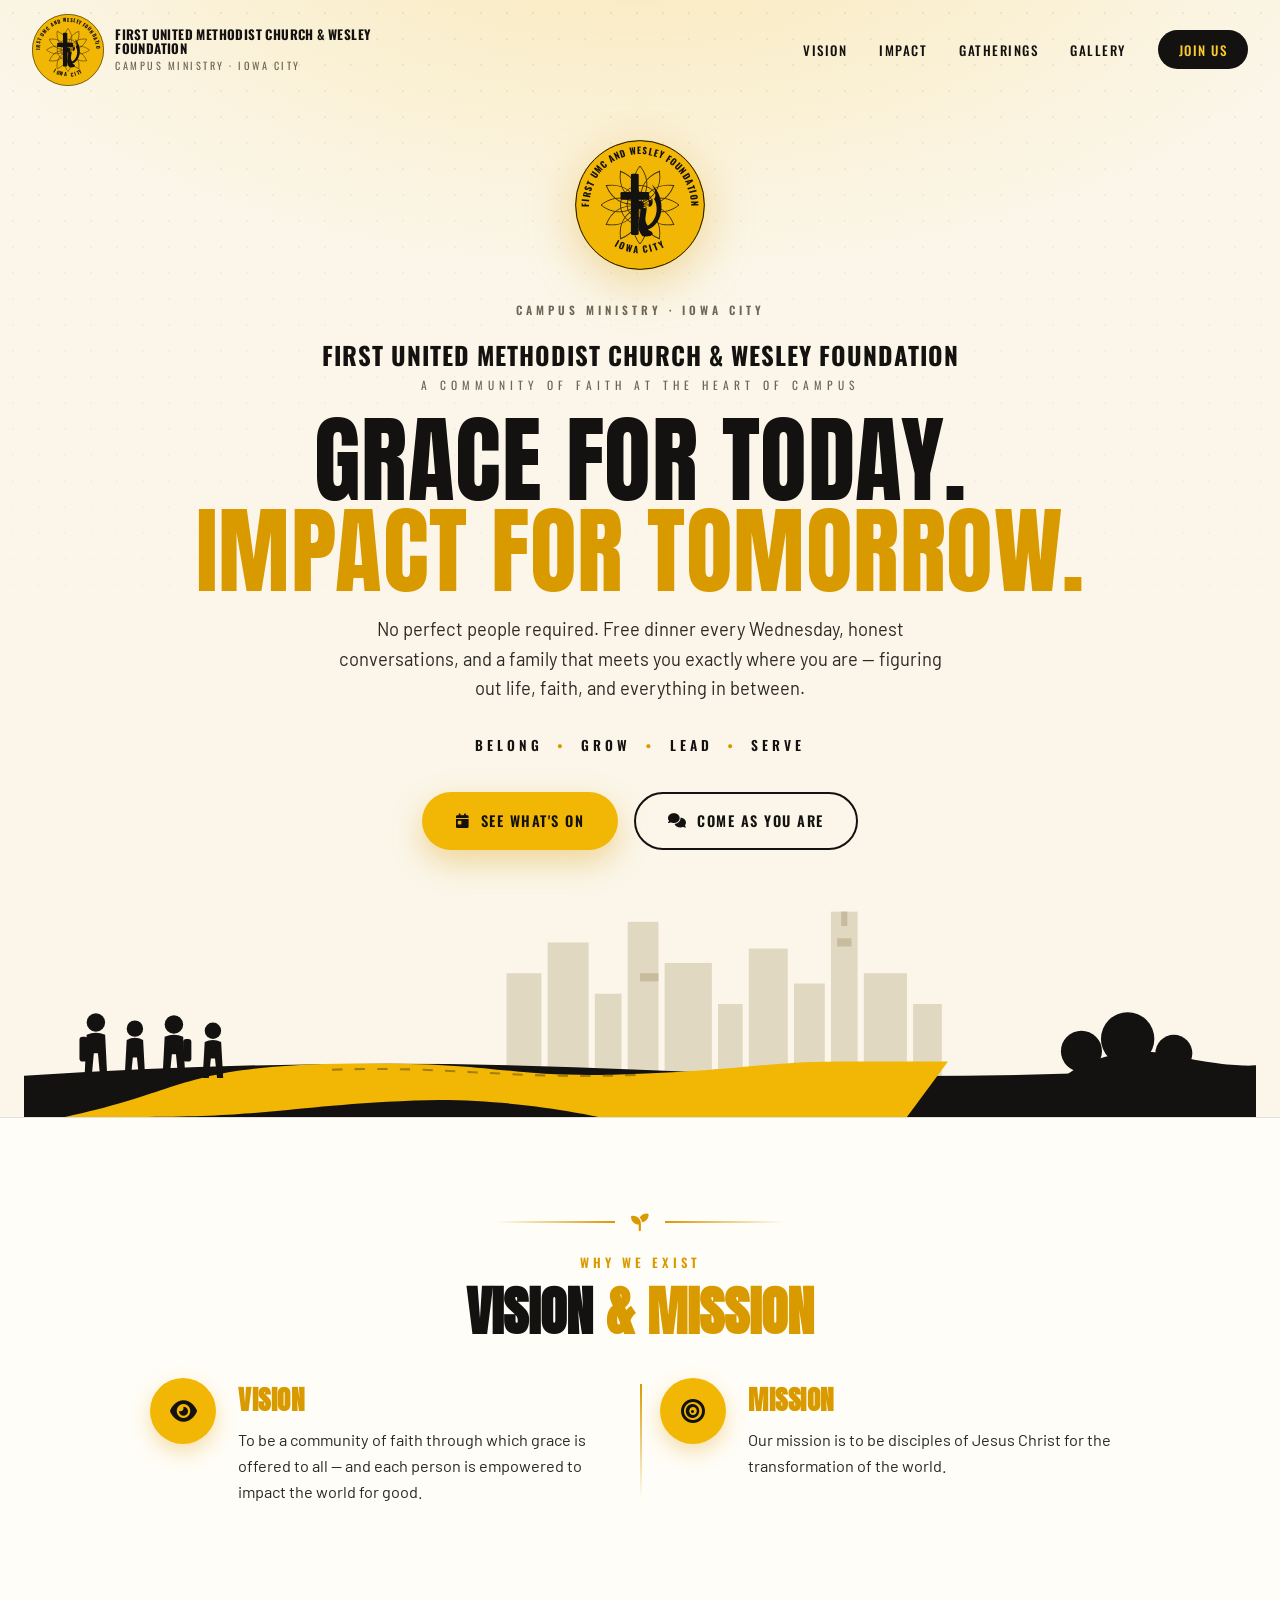
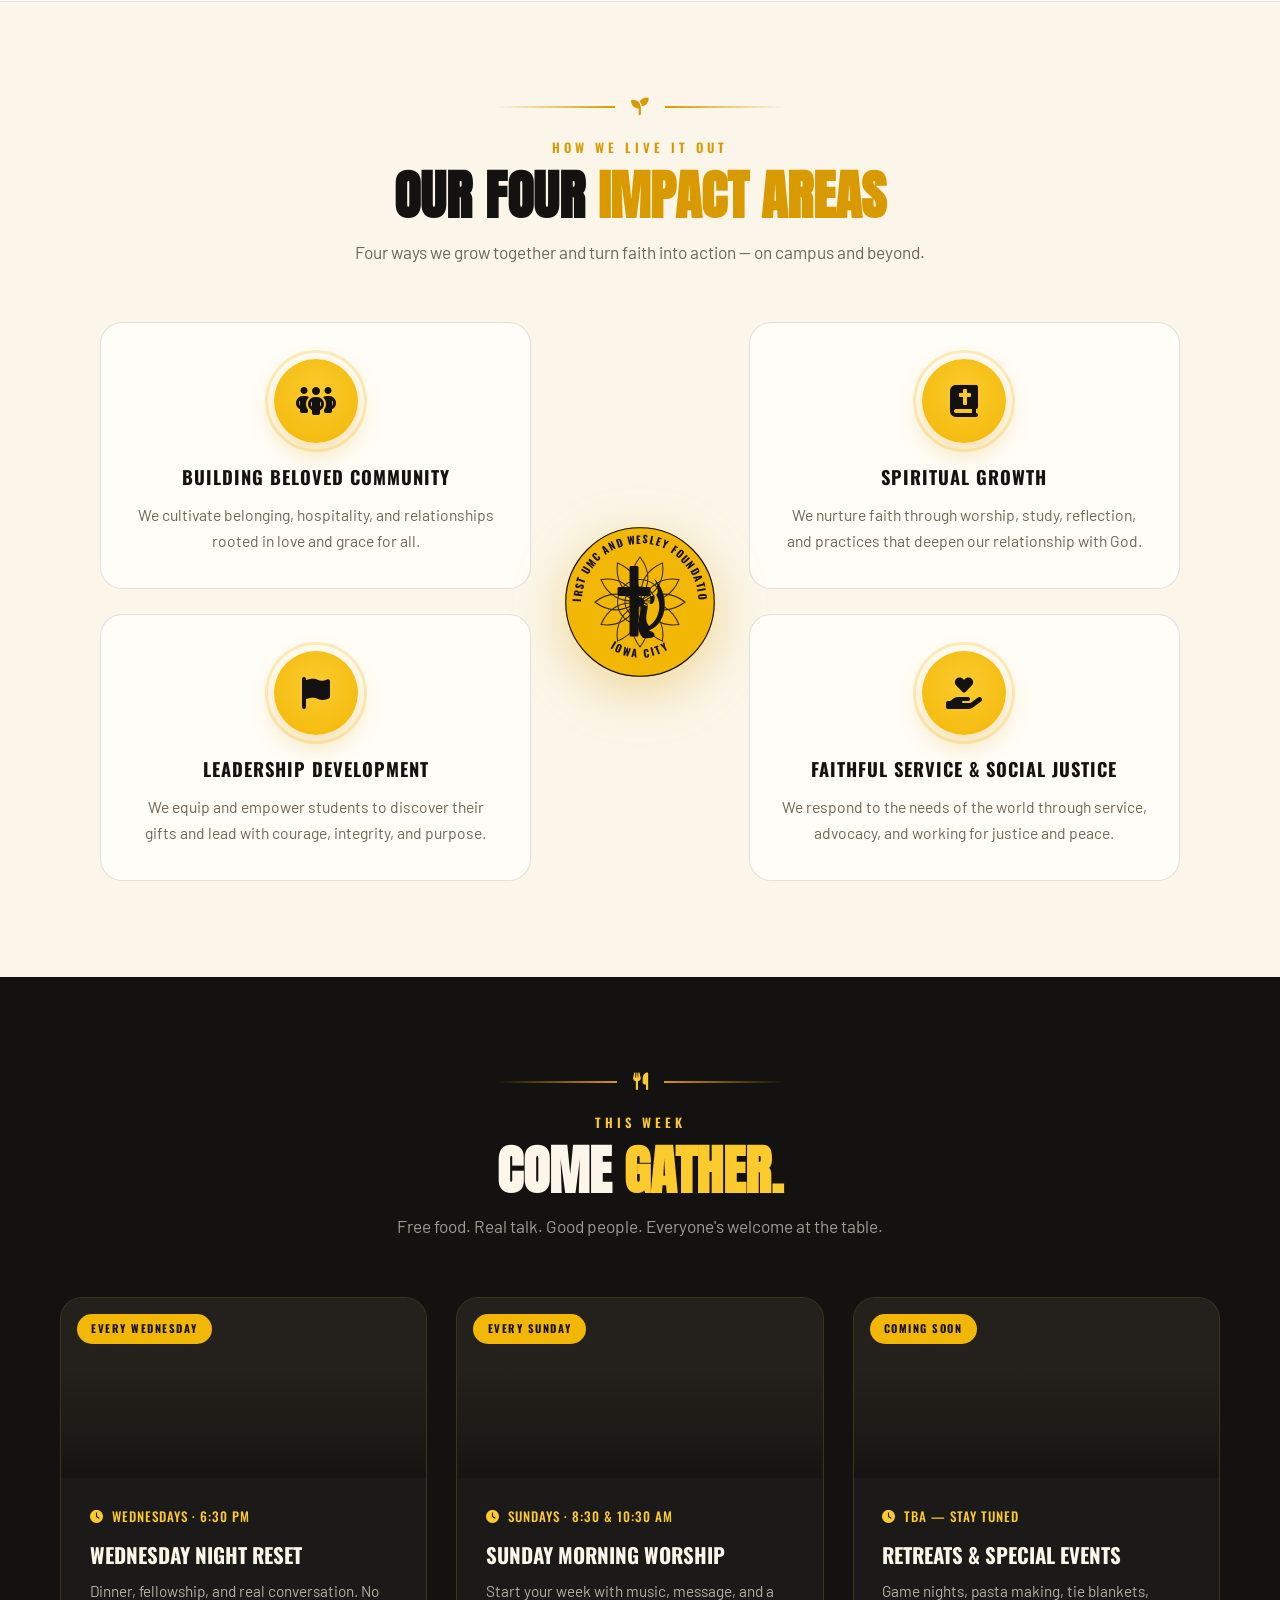
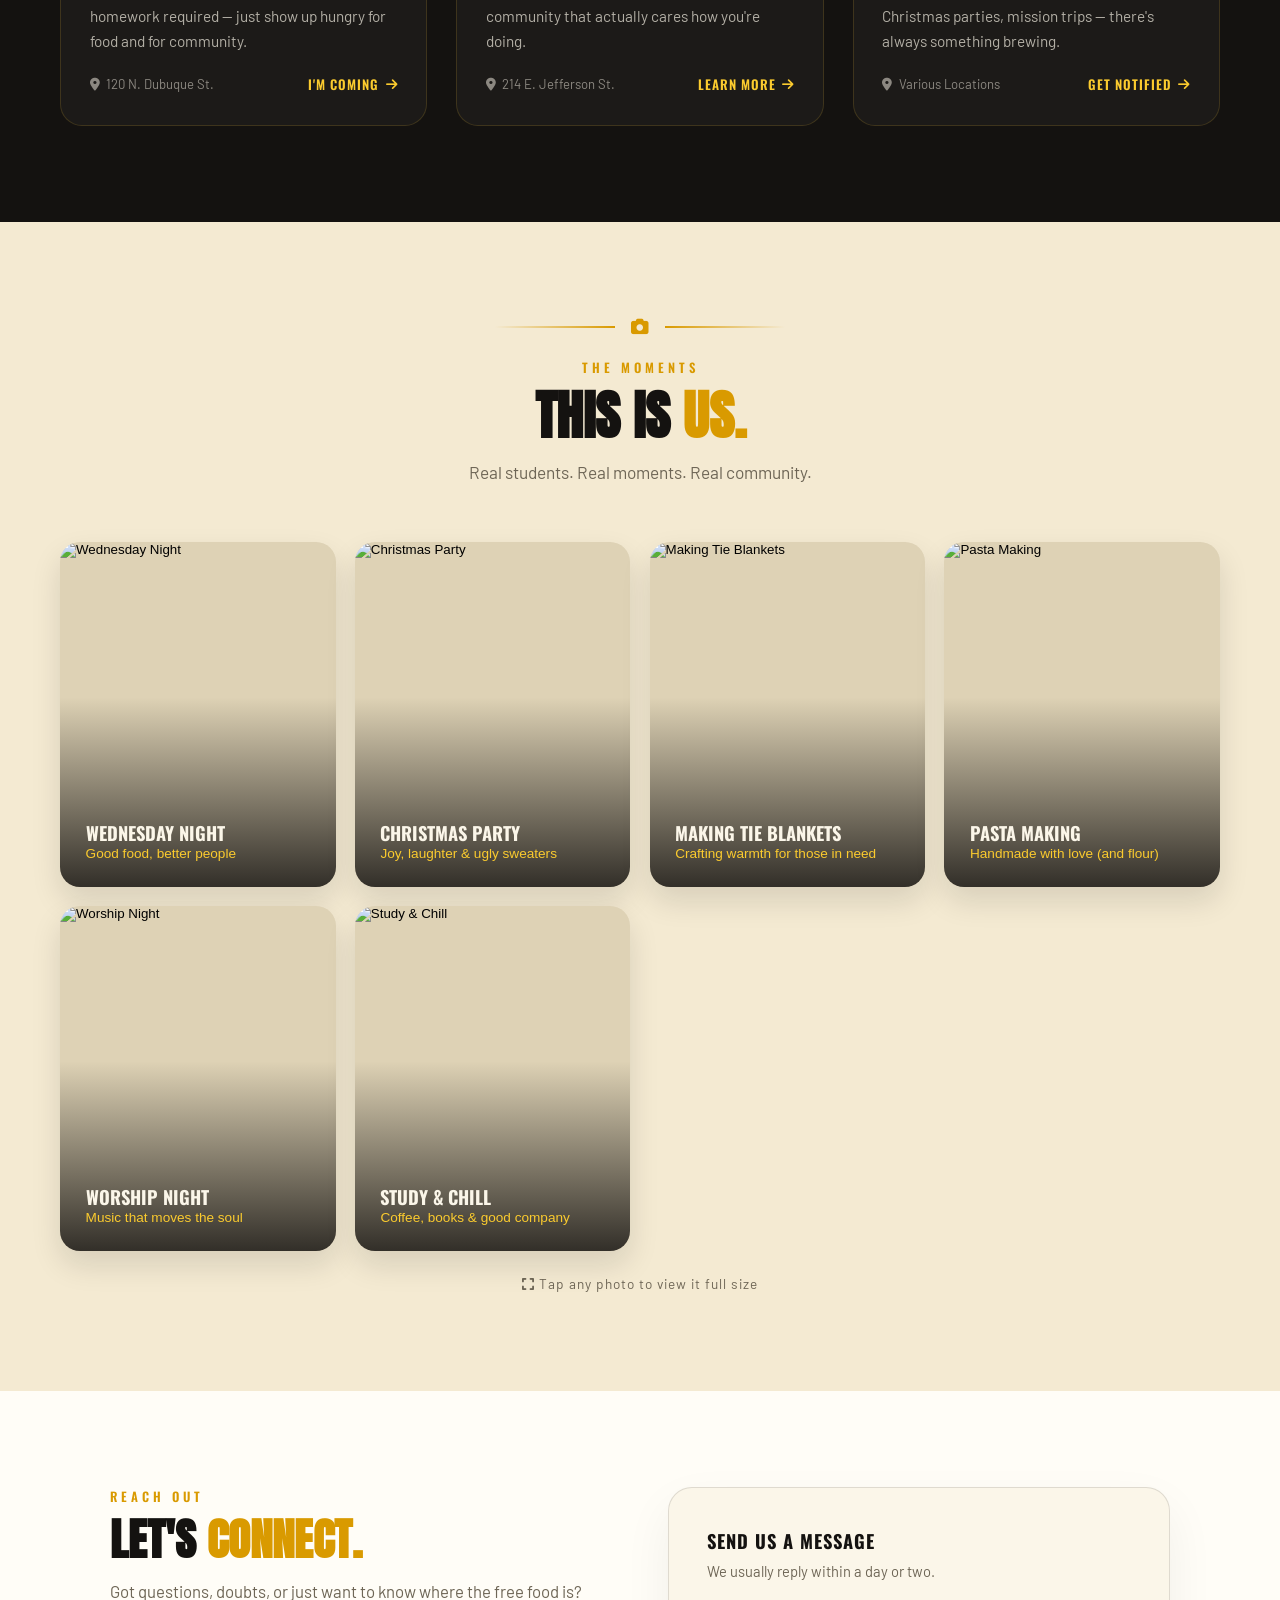
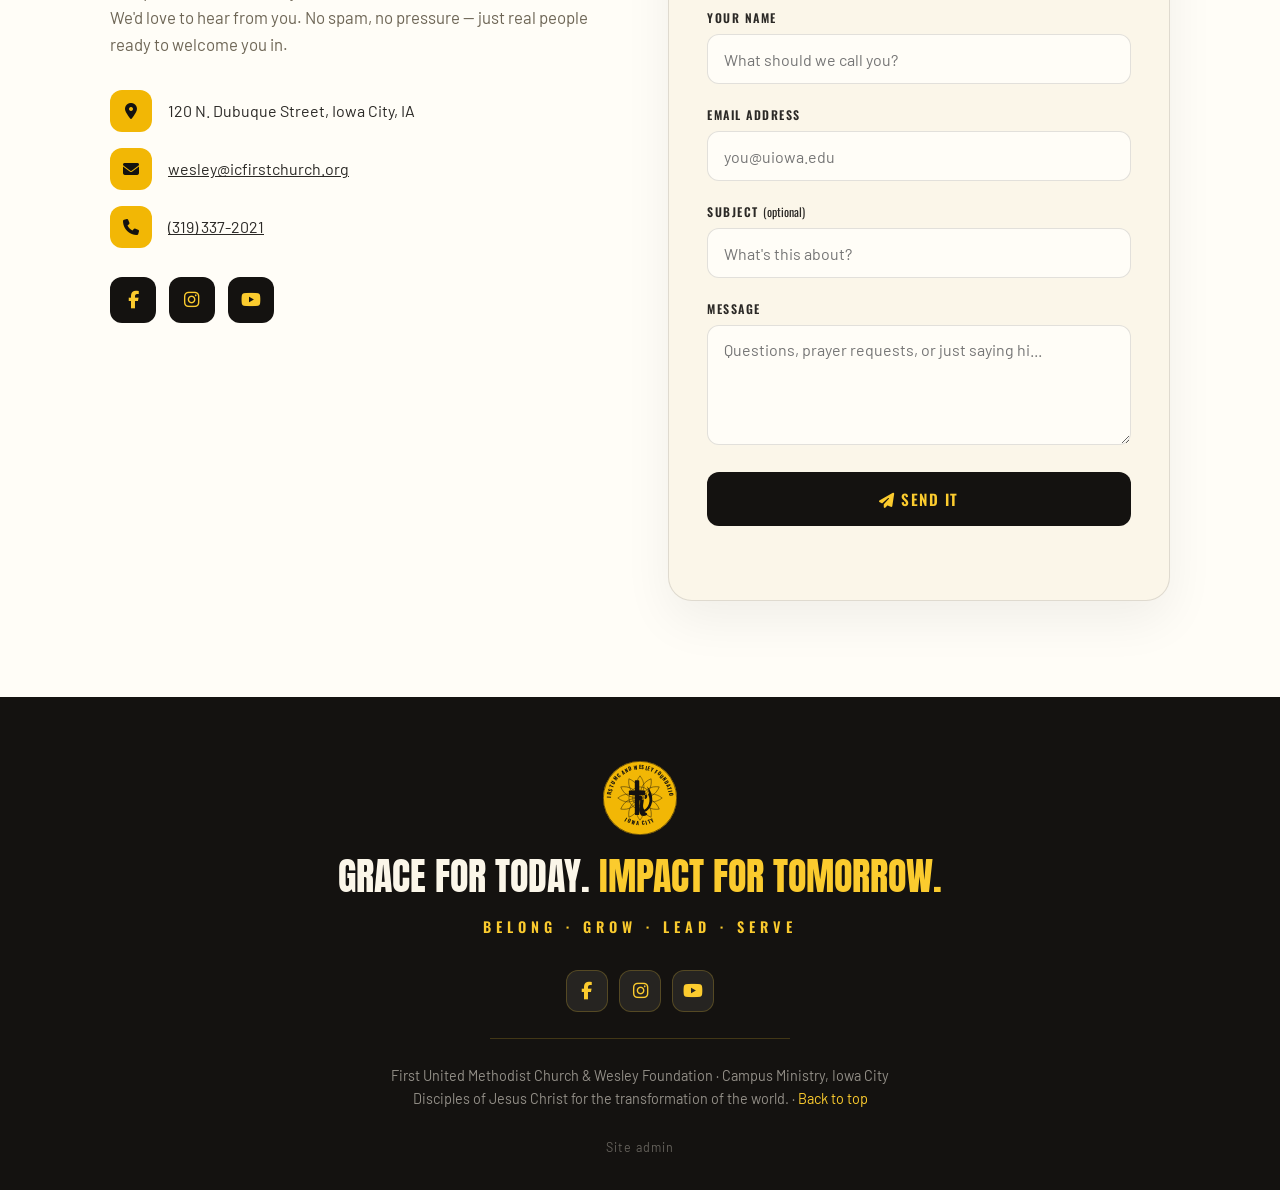
==== commit a0347687: "logo resizer" ====
--- a/index.html
+++ b/index.html
@@ -4,6 +4,9 @@
     <meta charset="UTF-8">
     <meta name="viewport" content="width=device-width, initial-scale=1.0">
     <title>First United Methodist Church &amp; Wesley Foundation — Iowa City</title>
+    <!-- The built-in tab icon. If one is set in the CMS, renderBrand() swaps it. -->
+    <link rel="icon" type="image/svg+xml" href="favicon.svg" id="faviconLink">
+    <link rel="apple-touch-icon" href="favicon.svg" id="faviconTouch">
     <link href="https://fonts.googleapis.com/css2?family=Anton&family=Oswald:wght@400;500;600;700&family=Barlow:wght@300;400;500;600;700&display=swap" rel="stylesheet">
     <link rel="stylesheet" href="https://cdnjs.cloudflare.com/ajax/libs/font-awesome/6.4.0/css/all.min.css">
     <style>
@@ -19,10 +22,12 @@
             --muted: #6E6656;
             --line: rgba(20,18,16,0.12);
             --logo-scale: 1;        /* set from the CMS: brand.logoScale / 100 */
+            --nav-logo-size: 72px;  /* set from the CMS: brand.navLogoSize */
+            --nav-h: 76px;          /* measured after each render — the top bar grows with its logo */
         }
 
         * { margin: 0; padding: 0; box-sizing: border-box; }
-        html { scroll-behavior: smooth; }
+        html { scroll-behavior: smooth; scroll-padding-top: var(--nav-h); }
 
         body {
             font-family: 'Barlow', sans-serif;
@@ -61,9 +66,15 @@
             border-bottom: 1px solid var(--line);
             box-shadow: 0 6px 30px rgba(20,18,16,0.06);
         }
-        .brand { display: flex; align-items: center; gap: 0.7rem; text-decoration: none; color: var(--ink); }
-        .brand .emblem { width: calc(46px * var(--logo-scale)); height: calc(46px * var(--logo-scale)); flex-shrink: 0; }
-        .brand-text { line-height: 1.08; max-width: 260px; }
+        .brand { display: flex; align-items: center; gap: 0.7rem; text-decoration: none; color: var(--ink); min-width: 0; }
+        .brand .emblem {
+            width: var(--nav-logo-size);
+            height: var(--nav-logo-size);
+            flex-shrink: 0;
+            /* However big it is set, it can never crowd out the menu button. */
+            max-width: 42vw;
+        }
+        .brand-text { line-height: 1.08; max-width: 260px; min-width: 0; }
         .brand-text strong {
             display: block;
             font-family: 'Oswald', sans-serif;
@@ -137,7 +148,8 @@
             align-items: center;
             justify-content: center;
             text-align: center;
-            padding: 8rem 1.5rem 0;
+            /* Clears the fixed top bar, however tall its logo makes it. */
+            padding: max(8rem, calc(var(--nav-h) + 2.5rem)) 1.5rem 0;
             background: var(--cream);
             overflow: hidden;
         }
@@ -729,6 +741,34 @@
             var el = document.getElementById(id);
             if (el) el.style.display = visible === false ? 'none' : '';
         }
+        /* A CMS percentage turned into a CSS multiplier. */
+        function ratio(pct) {
+            var n = parseFloat(pct);
+            if (!isFinite(n) || n <= 0) n = 100;
+            return (n / 100).toFixed(3);
+        }
+        /* The top bar is fixed, so the page below has to know how tall it is —
+           and it grows with the logo. Measured rather than calculated so the
+           menu wrapping onto a second line is accounted for too. */
+        function measureNav() {
+            var nav = document.querySelector('nav');
+            if (!nav) return;
+            document.documentElement.style.setProperty('--nav-h', Math.round(nav.offsetHeight) + 'px');
+        }
+        /* The tab icon: whatever the CMS was given, else the logo, else the
+           built-in emblem already sitting in the <head>. */
+        function renderFavicon() {
+            var href = data.brand.favicon || data.brand.logoImage || 'favicon.svg';
+            ['faviconLink', 'faviconTouch'].forEach(function (id) {
+                var link = document.getElementById(id);
+                if (!link || link.getAttribute('href') === href) return;
+                link.setAttribute('href', href);
+                // The type only holds for the built-in SVG; an uploaded icon
+                // could be any format, so let the browser work it out.
+                if (href === 'favicon.svg') link.setAttribute('type', 'image/svg+xml');
+                else link.removeAttribute('type');
+            });
+        }
         function emblemMarkup() {
             if (data.brand.logoImage) {
                 return '<img class="emblem" src="' + esc(data.brand.logoImage) + '" alt="' + esc(data.brand.titleFull) + '">';
@@ -744,16 +784,23 @@
             renderBrand(); renderNav(); renderHero(); renderVM(); renderImpact();
             renderGather(); renderGallery(); renderConnect(); renderFooter();
             reObserve();
-        }
+            measureNav();
+        }
+        window.addEventListener('resize', measureNav);
+        window.addEventListener('load', measureNav);
 
         function renderBrand() {
             var b = data.brand;
             if (b.browserTitle) document.title = b.browserTitle;
 
-            // One scale drives every logo on the page — nav, hero, impact, footer.
-            var scale = parseFloat(b.logoScale);
-            if (!isFinite(scale) || scale <= 0) scale = 100;
-            document.documentElement.style.setProperty('--logo-scale', (scale / 100).toFixed(3));
+            // The top bar is sized in plain pixels; one scale covers the rest.
+            var root = document.documentElement;
+            var navPx = parseFloat(b.navLogoSize);
+            if (!isFinite(navPx) || navPx <= 0) navPx = 72;
+            root.style.setProperty('--nav-logo-size', Math.round(navPx) + 'px');
+            root.style.setProperty('--logo-scale', ratio(b.logoScale));
+
+            renderFavicon();
 
             var text = '';
             if (b.showTitle    !== false) text += '<strong>' + esc(b.titleFull) + '</strong>';
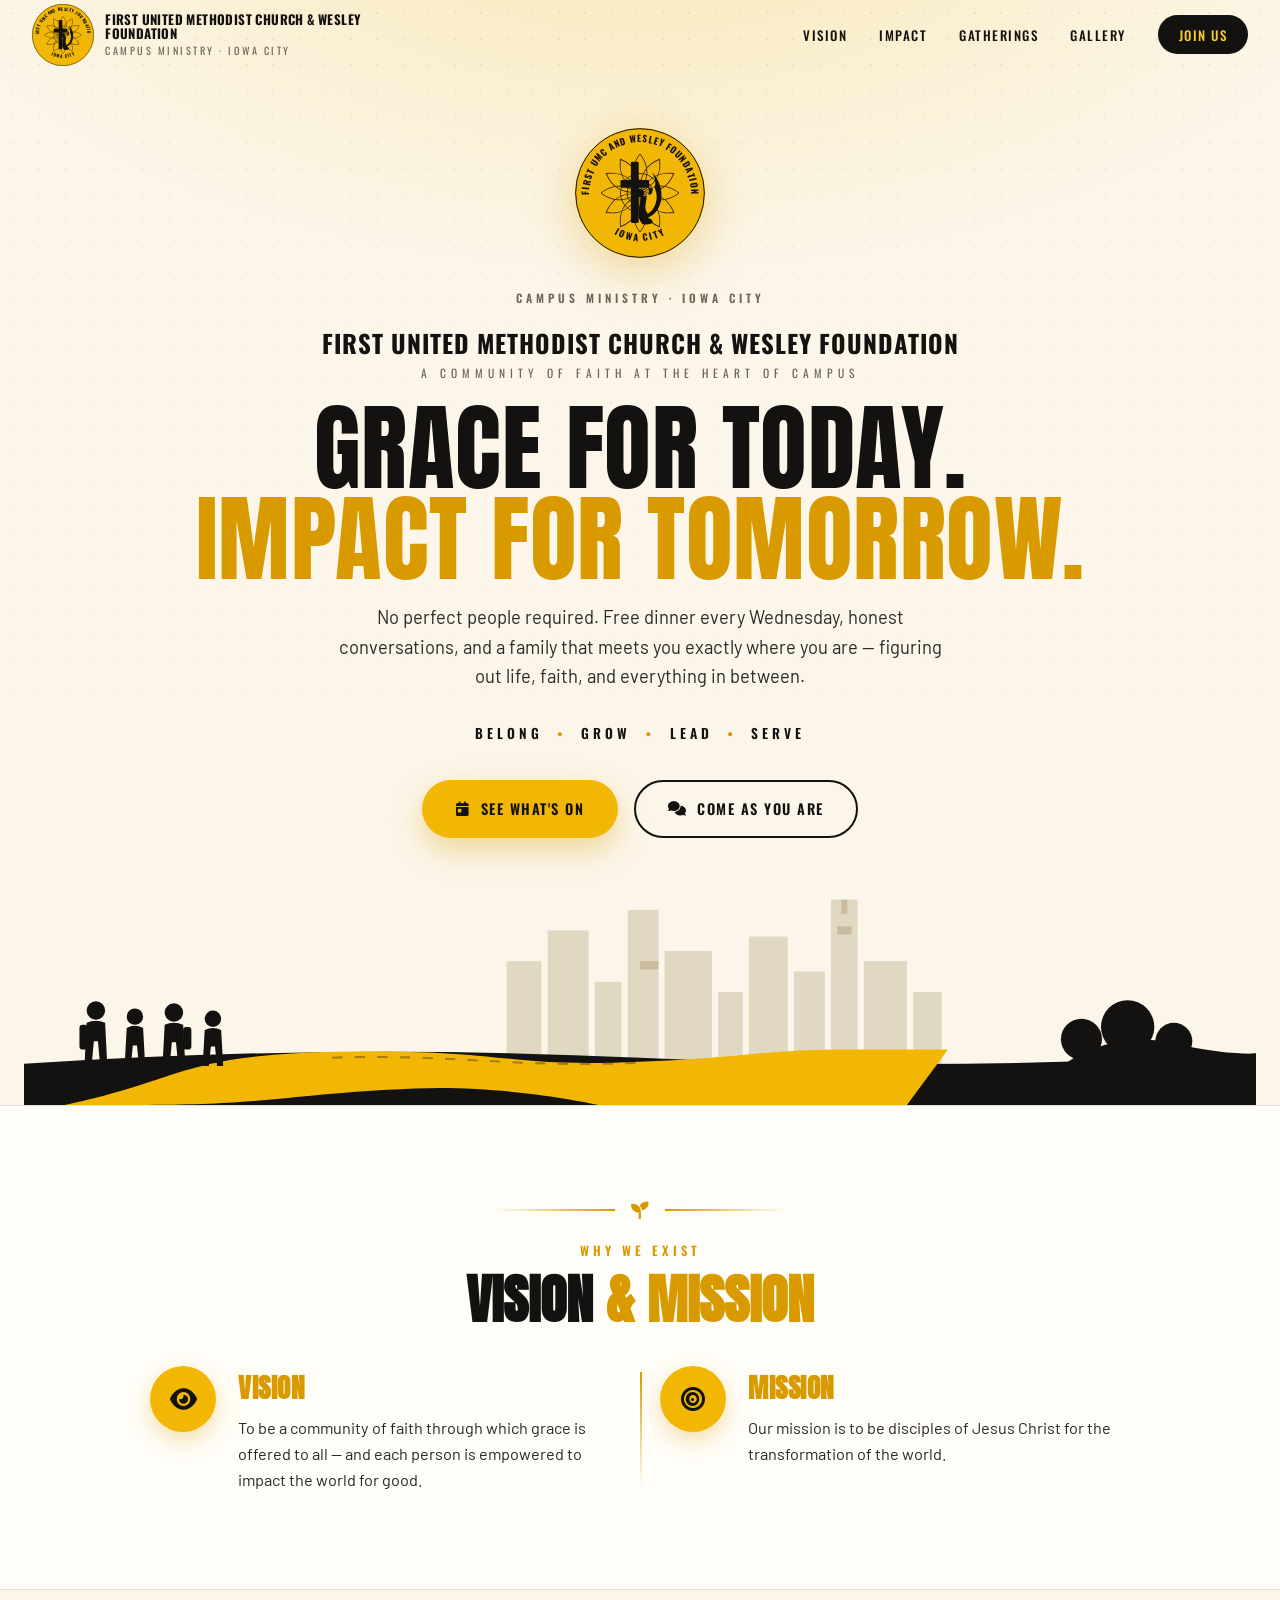
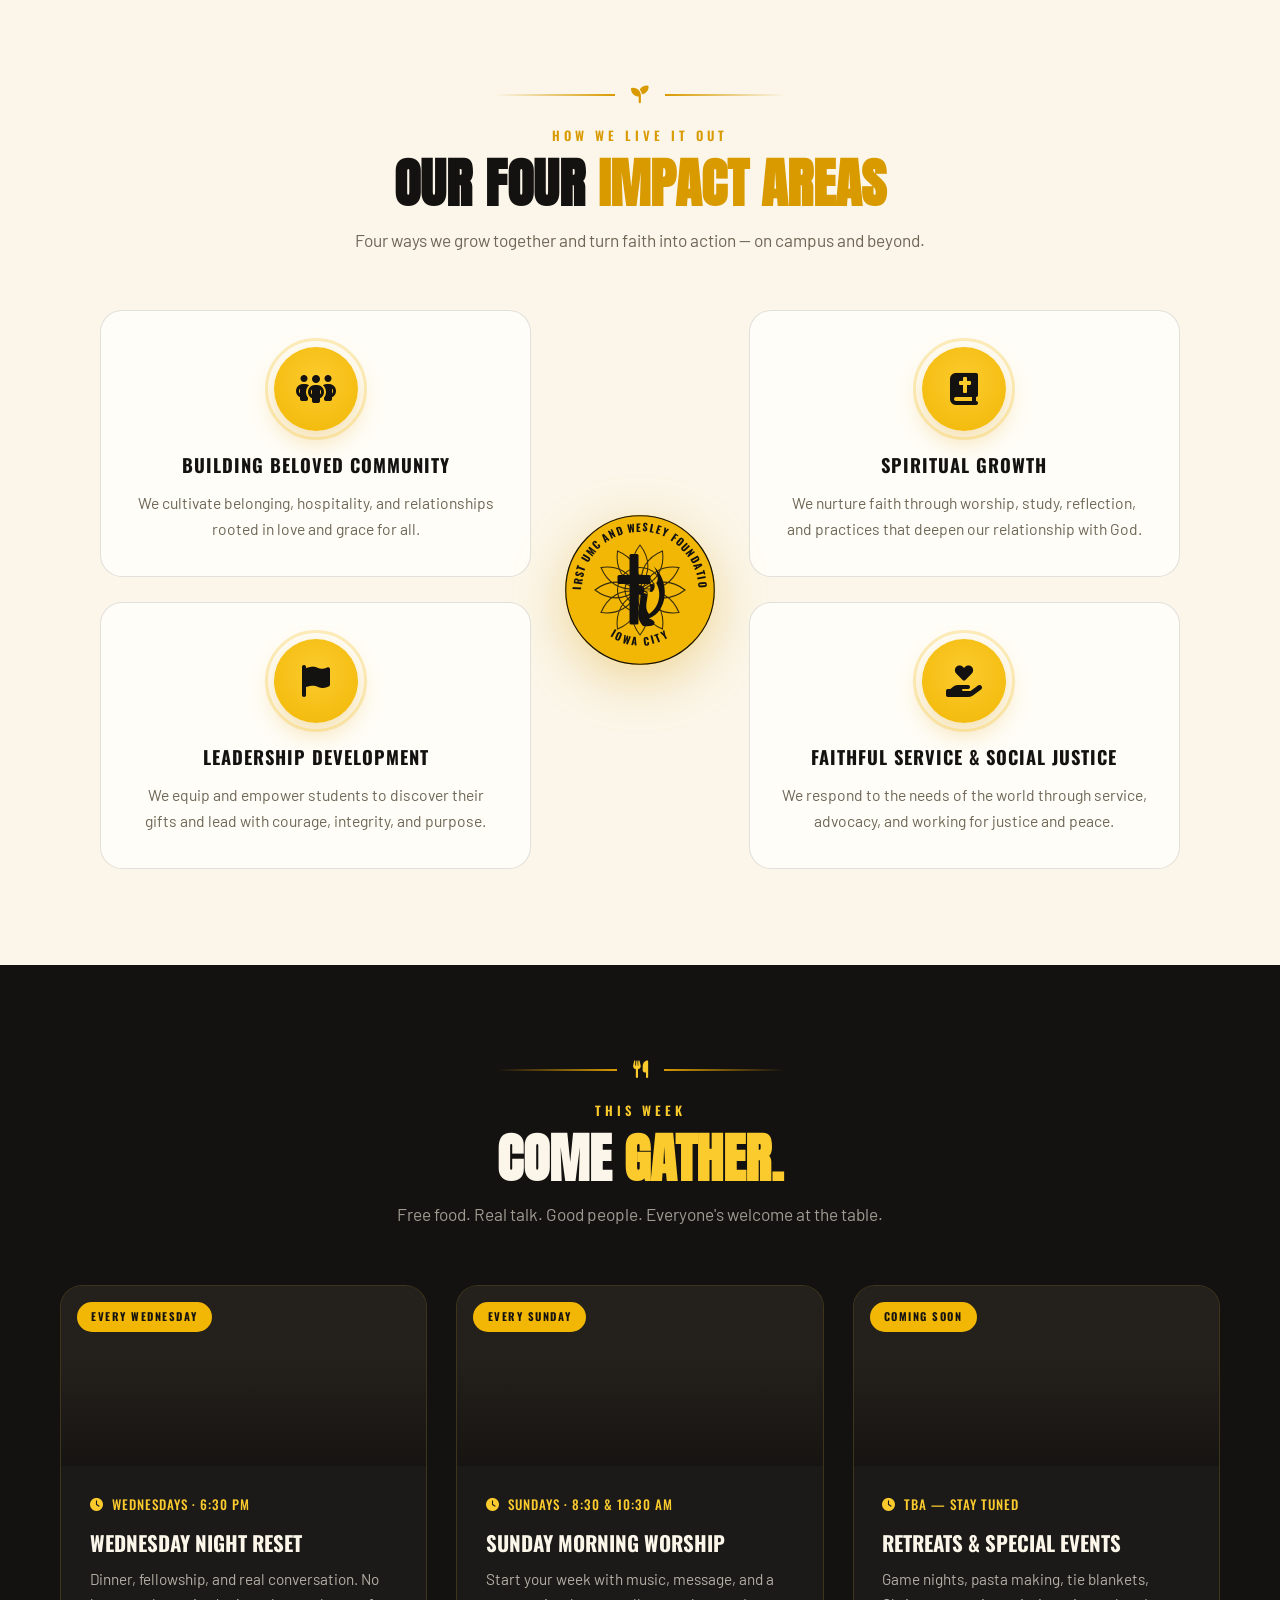
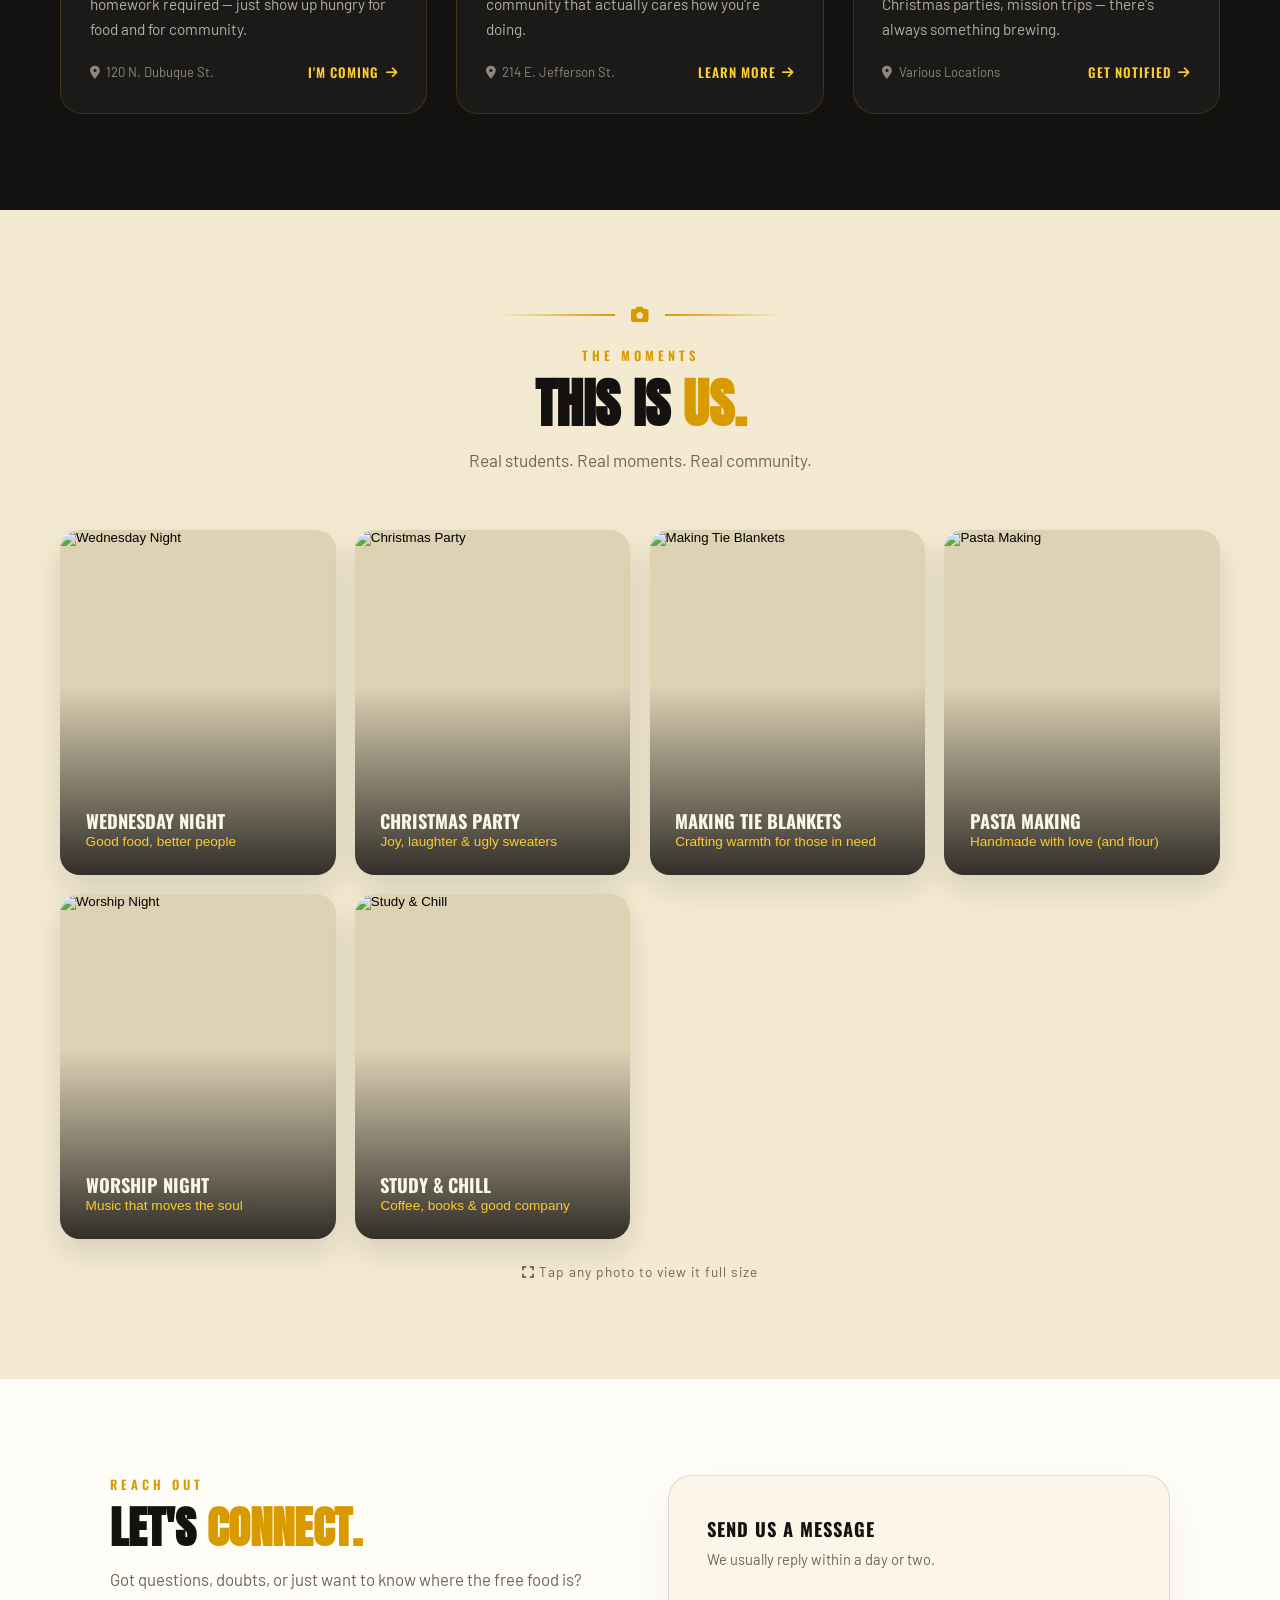
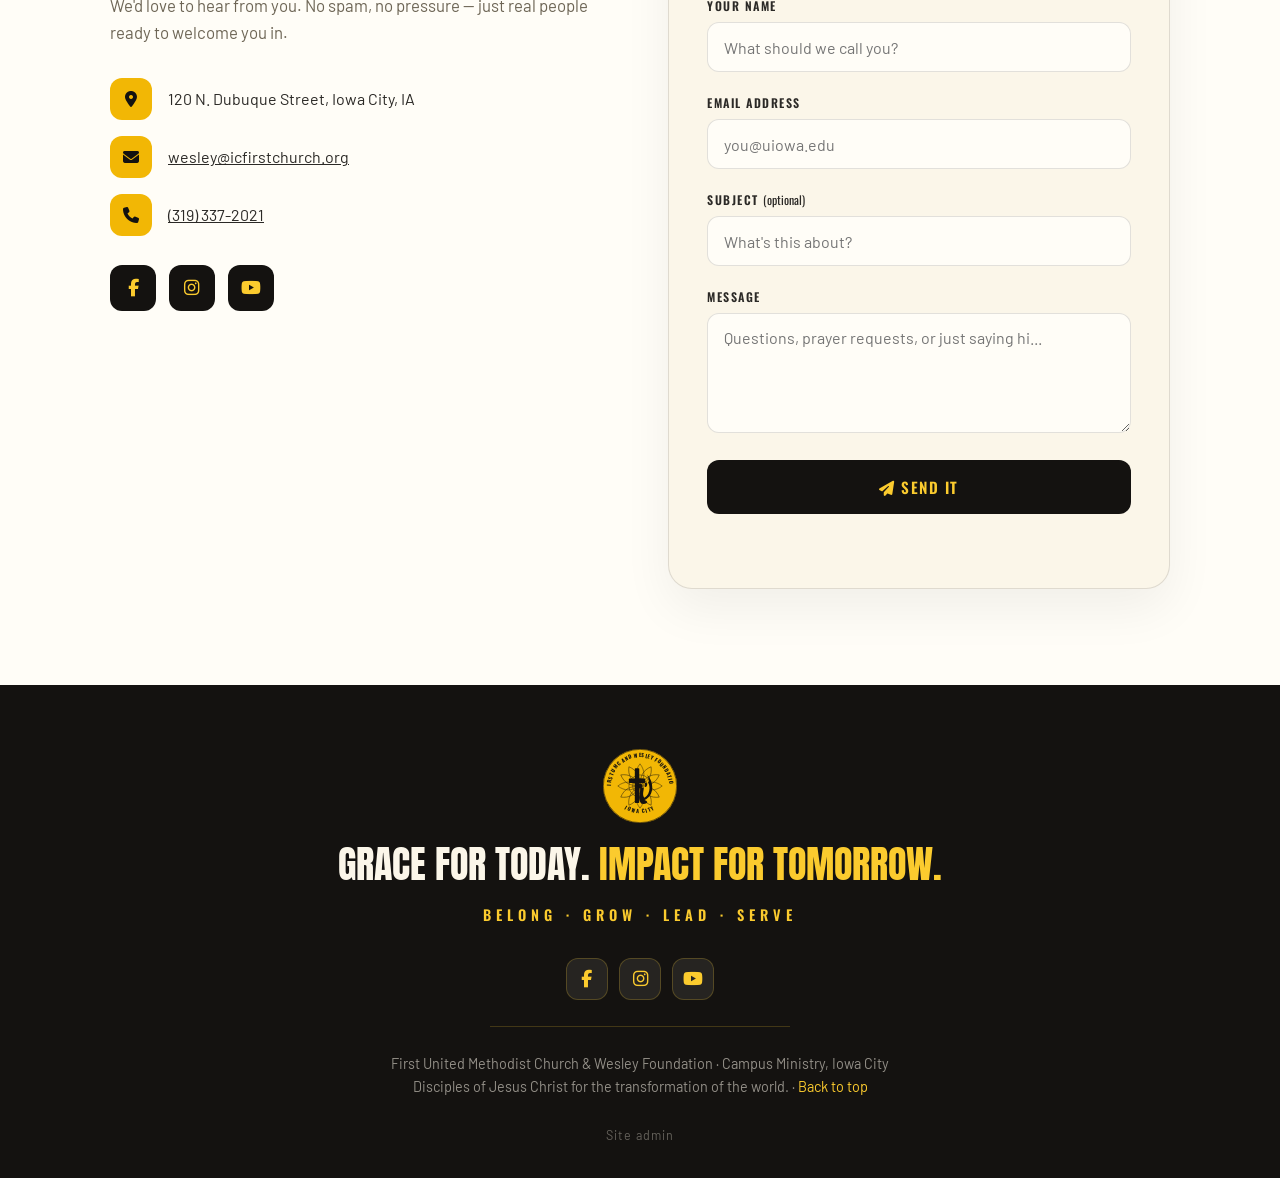
==== commit e7247cb3: "logo resizer" ====
--- a/index.html
+++ b/index.html
@@ -22,8 +22,8 @@
             --muted: #6E6656;
             --line: rgba(20,18,16,0.12);
             --logo-scale: 1;        /* set from the CMS: brand.logoScale / 100 */
-            --nav-logo-size: 72px;  /* set from the CMS: brand.navLogoSize */
-            --nav-h: 76px;          /* measured after each render — the top bar grows with its logo */
+            --nav-logo-size: 62px;  /* set from the CMS: brand.navLogoSize, capped to fit the bar */
+            --nav-h: 70px;          /* the fixed height of the top bar */
         }
 
         * { margin: 0; padding: 0; box-sizing: border-box; }
@@ -53,7 +53,10 @@
             position: fixed;
             top: 0; width: 100%;
             z-index: 1000;
-            padding: 0.85rem 2rem;
+            /* The bar is a fixed 70px. The logo is sized to fit inside it
+               rather than the bar growing around the logo. */
+            height: 70px;
+            padding: 0 2rem;
             display: flex;
             justify-content: space-between;
             align-items: center;
@@ -68,15 +71,20 @@
         }
         .brand { display: flex; align-items: center; gap: 0.7rem; text-decoration: none; color: var(--ink); min-width: 0; }
         .brand .emblem {
-            width: var(--nav-logo-size);
-            height: var(--nav-logo-size);
+            /* Never taller than the bar allows (70px less 4px of breathing
+               room top and bottom), and never wide enough on a phone to
+               crowd out the menu button. */
+            width: min(var(--nav-logo-size), 62px, 42vw);
+            height: min(var(--nav-logo-size), 62px, 42vw);
             flex-shrink: 0;
-            /* However big it is set, it can never crowd out the menu button. */
-            max-width: 42vw;
         }
         .brand-text { line-height: 1.08; max-width: 260px; min-width: 0; }
         .brand-text strong {
-            display: block;
+            /* A long church name must not push the bar past 70px. */
+            display: -webkit-box;
+            -webkit-line-clamp: 2;
+            -webkit-box-orient: vertical;
+            overflow: hidden;
             font-family: 'Oswald', sans-serif;
             font-weight: 700;
             font-size: 0.82rem;
@@ -473,7 +481,7 @@
             .impact-mid { padding-bottom: 0.5rem; }
         }
         @media (max-width: 768px) {
-            nav { padding: 0.7rem 1.2rem; }
+            nav { padding: 0 1.2rem; }
             .nav-links {
                 display: none; position: absolute; top: 100%; left: 0; right: 0;
                 background: rgba(251,246,233,0.98); backdrop-filter: blur(14px);
@@ -796,7 +804,7 @@
             // The top bar is sized in plain pixels; one scale covers the rest.
             var root = document.documentElement;
             var navPx = parseFloat(b.navLogoSize);
-            if (!isFinite(navPx) || navPx <= 0) navPx = 72;
+            if (!isFinite(navPx) || navPx <= 0) navPx = 62;
             root.style.setProperty('--nav-logo-size', Math.round(navPx) + 'px');
             root.style.setProperty('--logo-scale', ratio(b.logoScale));
 
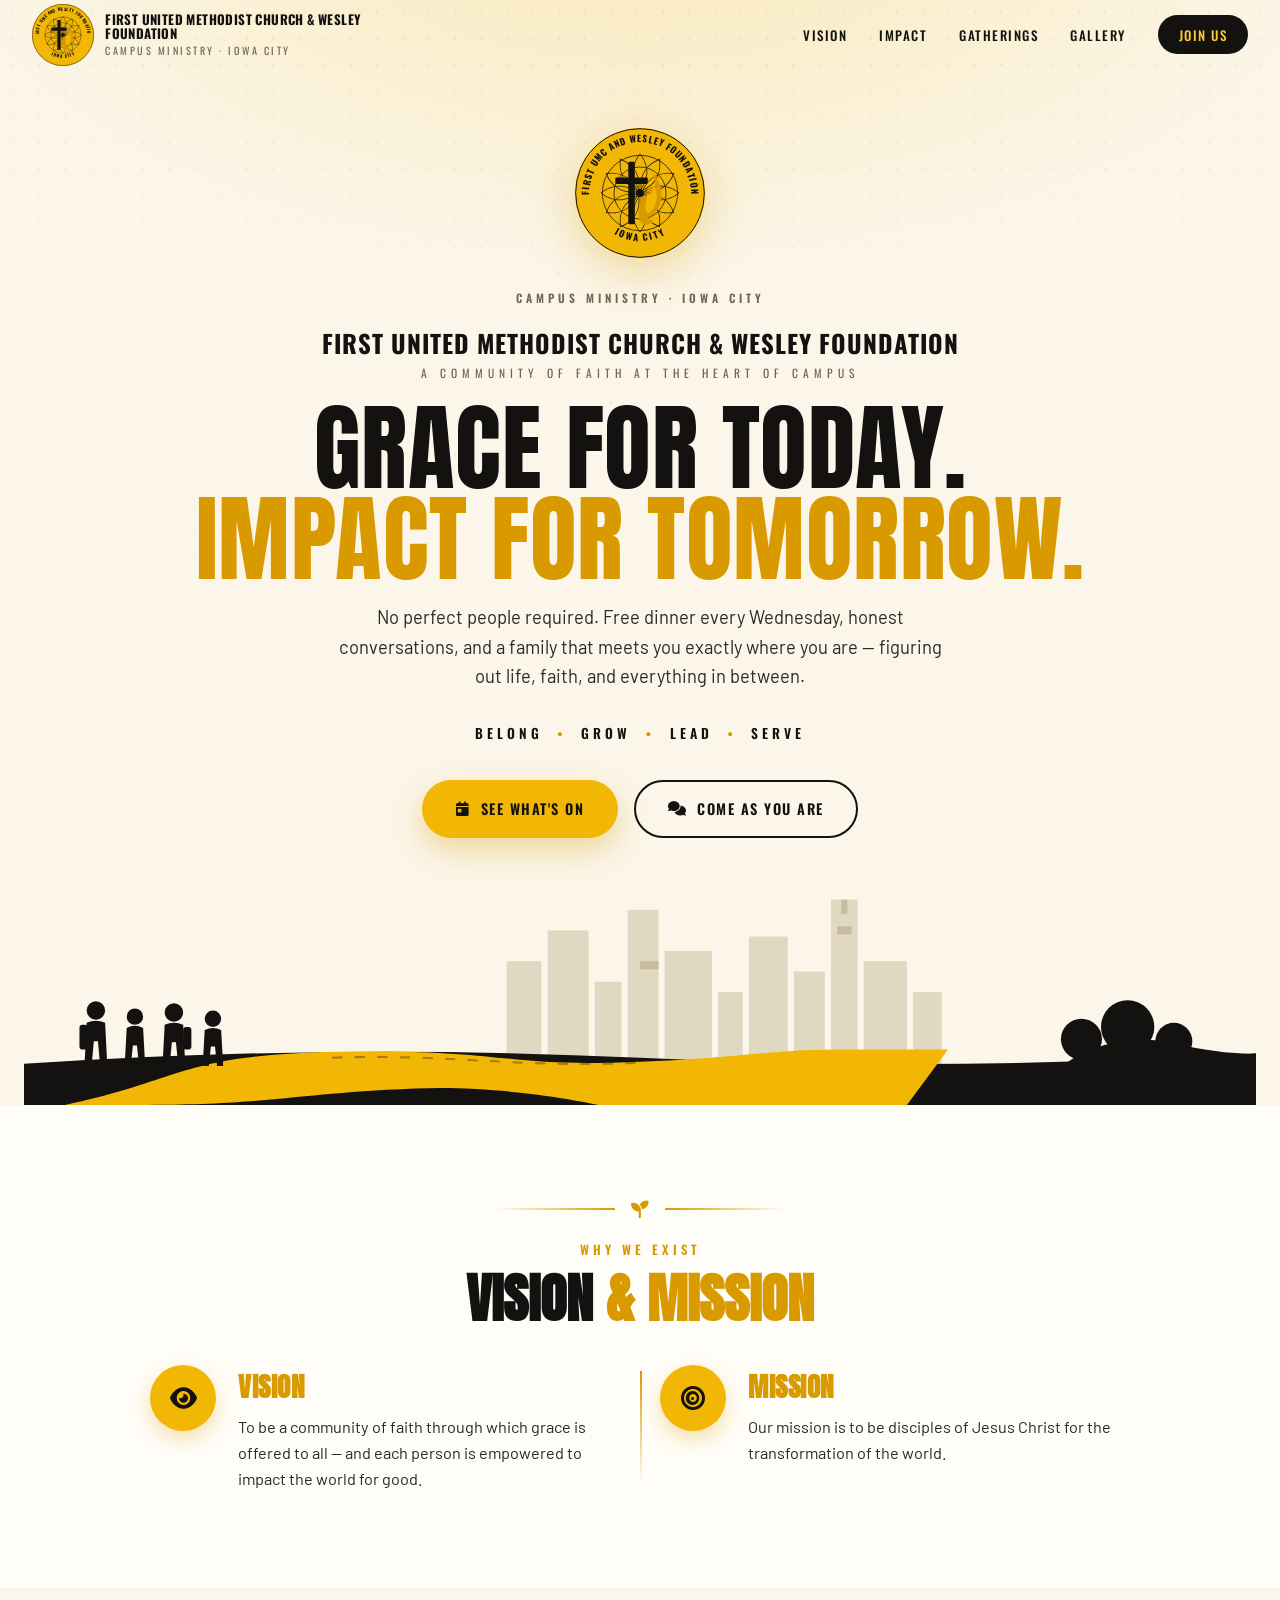
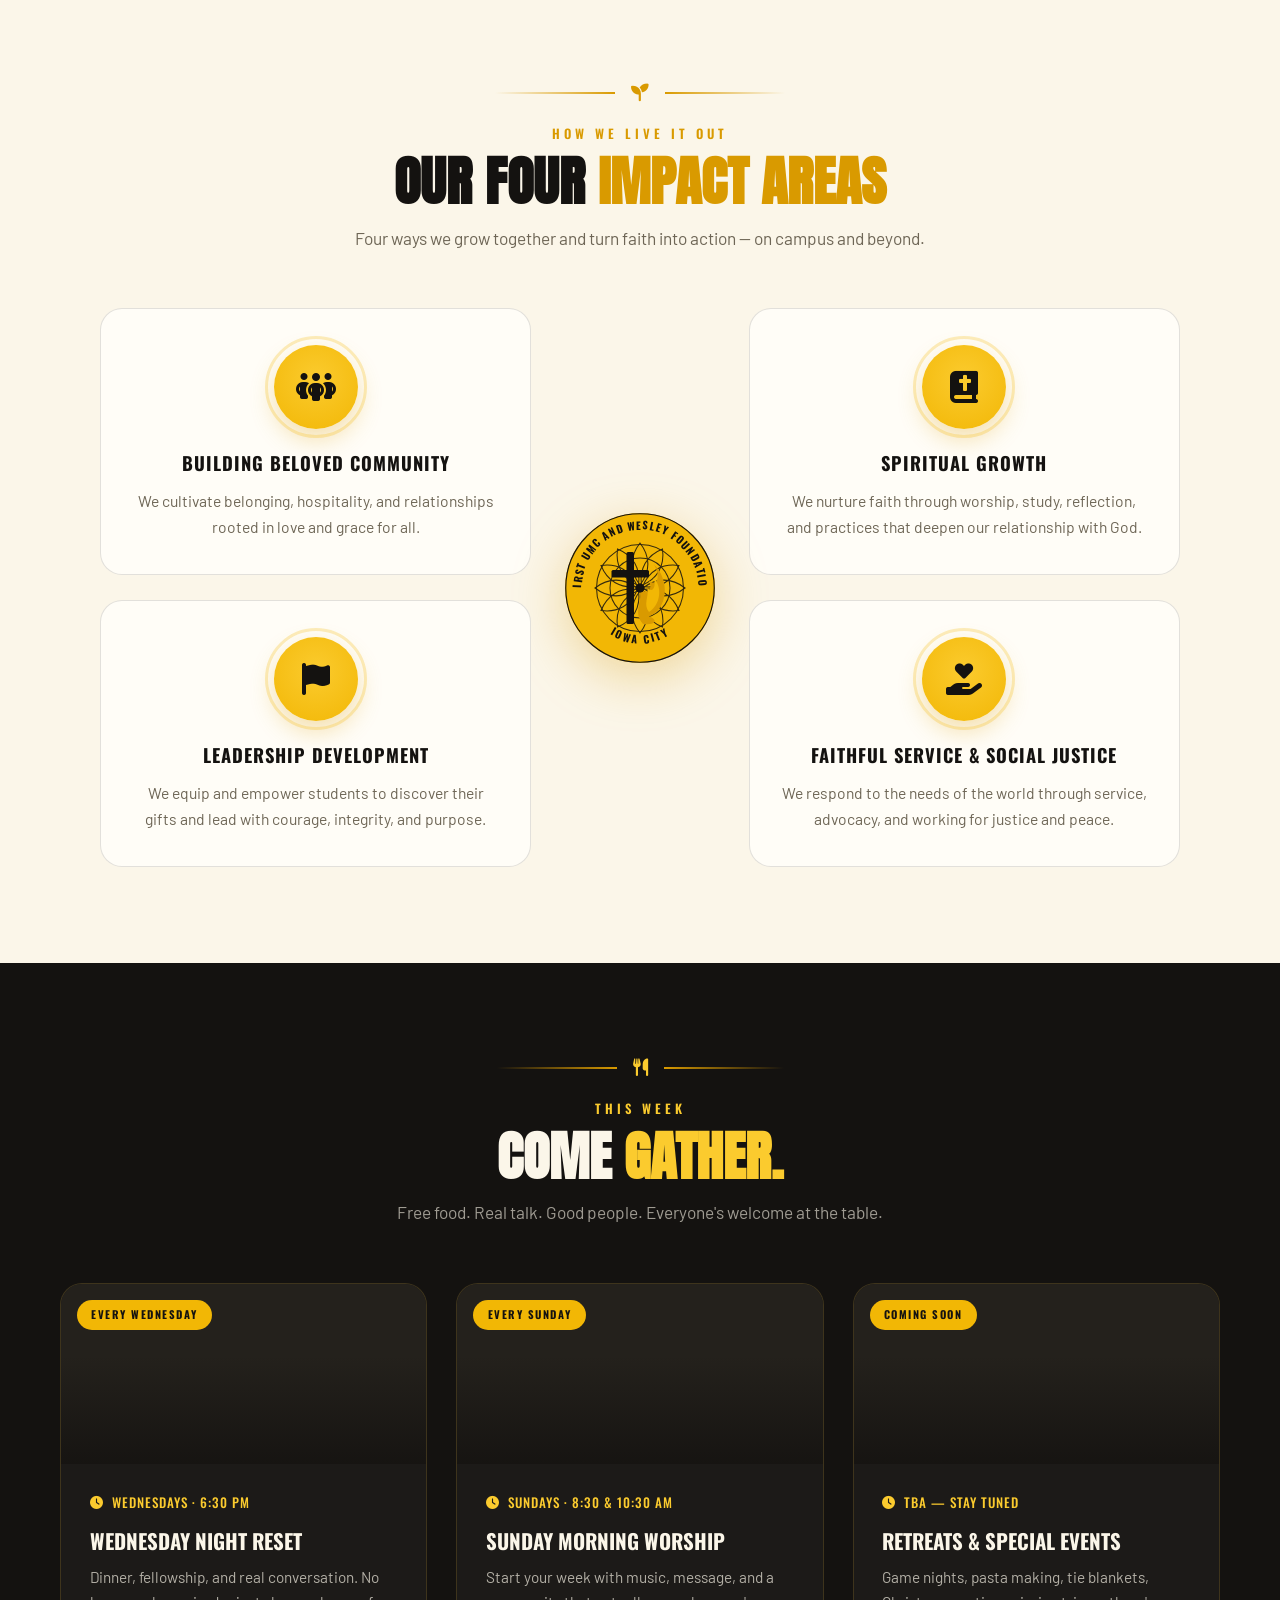
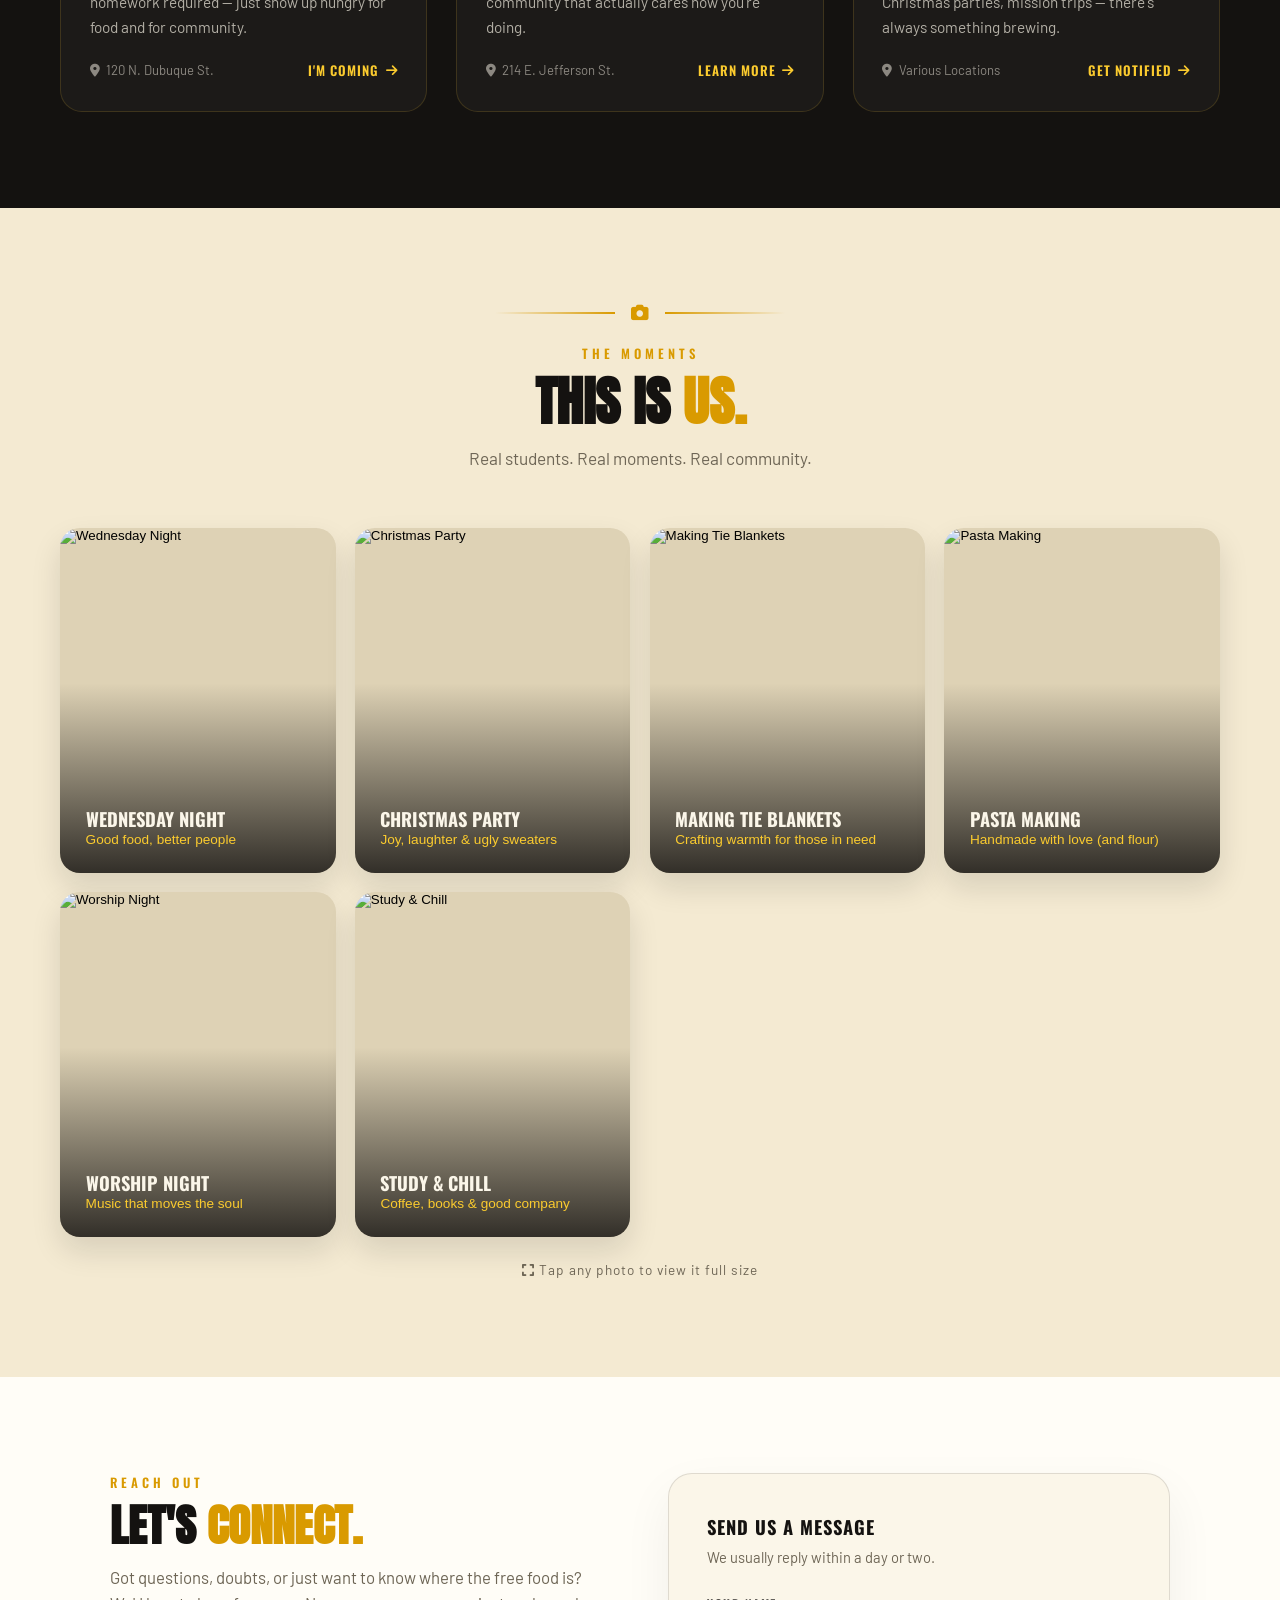
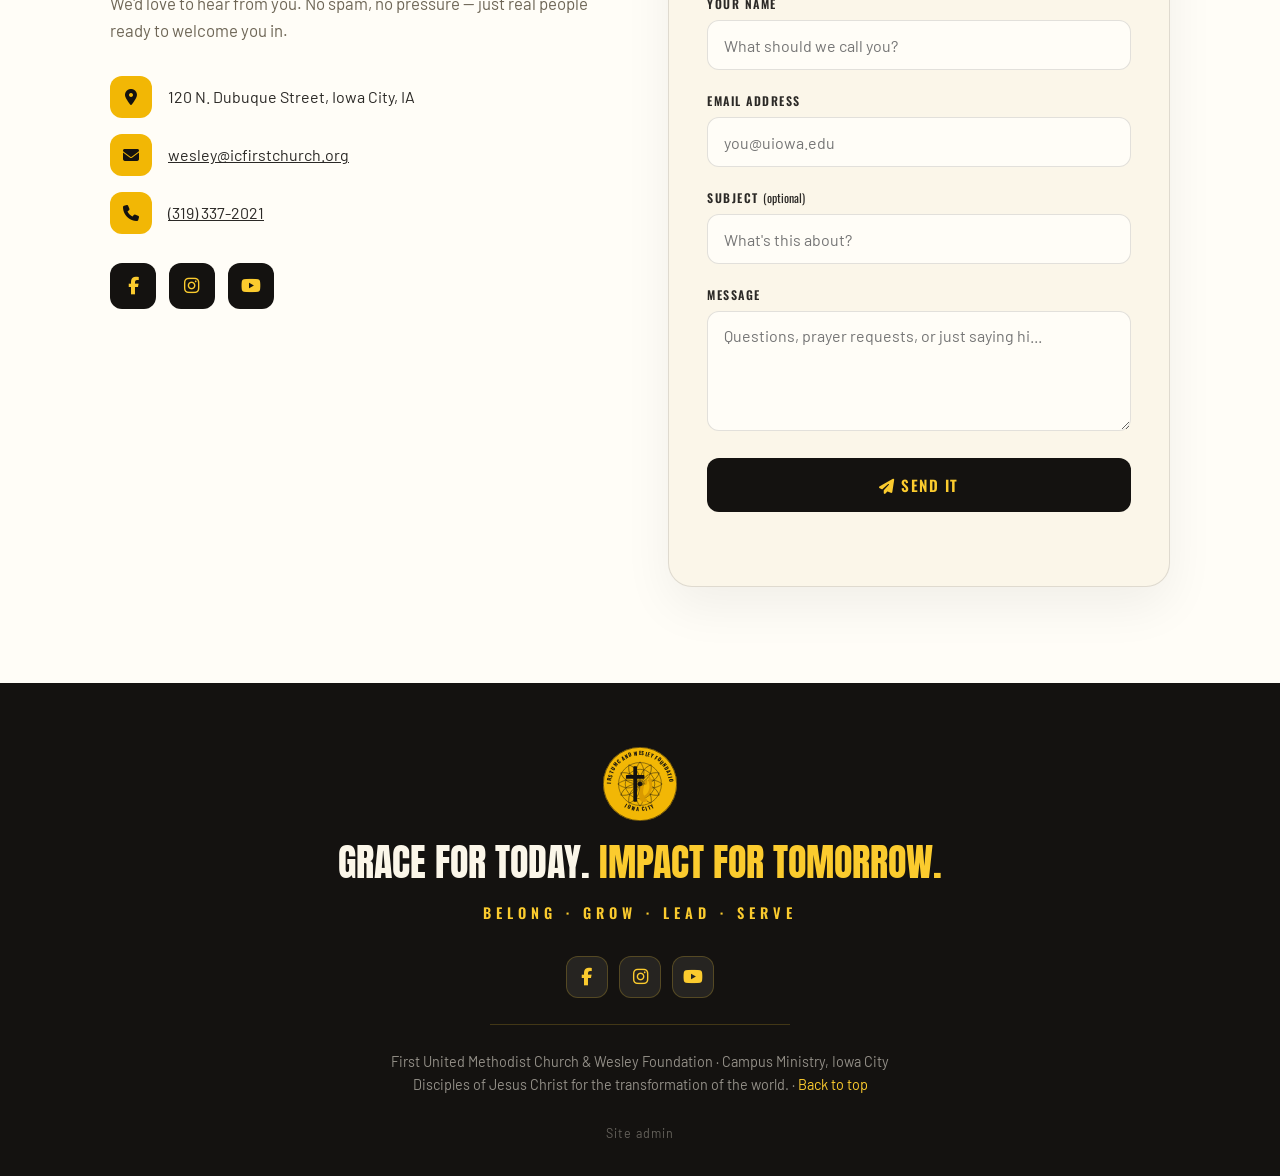
==== commit 1aece994: "added sections and pages" ====
--- a/index.html
+++ b/index.html
@@ -4,516 +4,13 @@
     <meta charset="UTF-8">
     <meta name="viewport" content="width=device-width, initial-scale=1.0">
     <title>First United Methodist Church &amp; Wesley Foundation — Iowa City</title>
+    <meta name="description" content="" id="metaDescription">
     <!-- The built-in tab icon. If one is set in the CMS, renderBrand() swaps it. -->
     <link rel="icon" type="image/svg+xml" href="favicon.svg" id="faviconLink">
     <link rel="apple-touch-icon" href="favicon.svg" id="faviconTouch">
     <link href="https://fonts.googleapis.com/css2?family=Anton&family=Oswald:wght@400;500;600;700&family=Barlow:wght@300;400;500;600;700&display=swap" rel="stylesheet">
     <link rel="stylesheet" href="https://cdnjs.cloudflare.com/ajax/libs/font-awesome/6.4.0/css/all.min.css">
-    <style>
-        :root {
-            --gold: #F2B705;
-            --gold-light: #FBCB2E;
-            --gold-deep: #D99A00;
-            --ink: #141210;
-            --ink-soft: #2B2926;
-            --cream: #FBF6E9;
-            --cream-2: #F4EAD2;
-            --paper: #FFFDF7;
-            --muted: #6E6656;
-            --line: rgba(20,18,16,0.12);
-            --logo-scale: 1;        /* set from the CMS: brand.logoScale / 100 */
-            --nav-logo-size: 62px;  /* set from the CMS: brand.navLogoSize, capped to fit the bar */
-            --nav-h: 70px;          /* the fixed height of the top bar */
-        }
-
-        * { margin: 0; padding: 0; box-sizing: border-box; }
-        html { scroll-behavior: smooth; scroll-padding-top: var(--nav-h); }
-
-        body {
-            font-family: 'Barlow', sans-serif;
-            background: var(--cream);
-            color: var(--ink);
-            overflow-x: hidden;
-            line-height: 1.6;
-        }
-
-        h1, h2, h3, h4, .display { font-family: 'Oswald', sans-serif; }
-        .anton { font-family: 'Anton', sans-serif; font-weight: 400; letter-spacing: 0.5px; }
-
-        ::-webkit-scrollbar { width: 10px; }
-        ::-webkit-scrollbar-track { background: var(--cream-2); }
-        ::-webkit-scrollbar-thumb { background: var(--gold); border-radius: 5px; }
-
-        /* ---------- Emblem ---------- */
-        .emblem { display: block; }
-        img.emblem, .logo-img { object-fit: contain; border-radius: 10px; }
-
-        /* ---------- Nav ---------- */
-        nav {
-            position: fixed;
-            top: 0; width: 100%;
-            z-index: 1000;
-            /* The bar is a fixed 70px. The logo is sized to fit inside it
-               rather than the bar growing around the logo. */
-            height: 70px;
-            padding: 0 2rem;
-            display: flex;
-            justify-content: space-between;
-            align-items: center;
-            transition: all 0.35s ease;
-            border-bottom: 1px solid transparent;
-        }
-        nav.scrolled {
-            background: rgba(251,246,233,0.92);
-            backdrop-filter: blur(14px);
-            border-bottom: 1px solid var(--line);
-            box-shadow: 0 6px 30px rgba(20,18,16,0.06);
-        }
-        .brand { display: flex; align-items: center; gap: 0.7rem; text-decoration: none; color: var(--ink); min-width: 0; }
-        .brand .emblem {
-            /* Never taller than the bar allows (70px less 4px of breathing
-               room top and bottom), and never wide enough on a phone to
-               crowd out the menu button. */
-            width: min(var(--nav-logo-size), 62px, 42vw);
-            height: min(var(--nav-logo-size), 62px, 42vw);
-            flex-shrink: 0;
-        }
-        .brand-text { line-height: 1.08; max-width: 260px; min-width: 0; }
-        .brand-text strong {
-            /* A long church name must not push the bar past 70px. */
-            display: -webkit-box;
-            -webkit-line-clamp: 2;
-            -webkit-box-orient: vertical;
-            overflow: hidden;
-            font-family: 'Oswald', sans-serif;
-            font-weight: 700;
-            font-size: 0.82rem;
-            letter-spacing: 0.4px;
-            text-transform: uppercase;
-        }
-        .brand-text span {
-            font-family: 'Oswald', sans-serif;
-            font-weight: 400;
-            font-size: 0.64rem;
-            letter-spacing: 2.5px;
-            text-transform: uppercase;
-            color: var(--muted);
-        }
-        .nav-links { display: flex; gap: 2rem; list-style: none; align-items: center; }
-        .nav-links a {
-            color: var(--ink);
-            text-decoration: none;
-            font-family: 'Oswald', sans-serif;
-            font-weight: 500;
-            font-size: 0.82rem;
-            letter-spacing: 1.5px;
-            text-transform: uppercase;
-            position: relative;
-            padding: 4px 0;
-        }
-        .nav-links a::after {
-            content: ''; position: absolute; bottom: 0; left: 0;
-            width: 0; height: 2px; background: var(--gold-deep); transition: width 0.3s;
-        }
-        .nav-links a:hover::after { width: 100%; }
-        .nav-cta {
-            background: var(--ink); color: var(--gold-light) !important;
-            padding: 0.6rem 1.3rem !important; border-radius: 40px;
-        }
-        .nav-cta::after { display: none; }
-        .nav-cta:hover { background: var(--gold-deep); color: var(--ink) !important; }
-        .mobile-menu-btn { display: none; background: none; border: none; color: var(--ink); font-size: 1.5rem; cursor: pointer; }
-
-        /* ---------- Buttons ---------- */
-        .btn {
-            padding: 0.95rem 2rem;
-            border-radius: 44px;
-            font-family: 'Oswald', sans-serif;
-            font-weight: 600;
-            font-size: 0.9rem;
-            letter-spacing: 1.5px;
-            text-transform: uppercase;
-            cursor: pointer;
-            transition: all 0.3s ease;
-            text-decoration: none;
-            display: inline-flex;
-            align-items: center;
-            gap: 0.6rem;
-            border: 2px solid transparent;
-        }
-        .btn-primary { background: var(--gold); color: var(--ink); box-shadow: 0 12px 30px rgba(217,154,0,0.35); }
-        .btn-primary:hover { transform: translateY(-3px); background: var(--gold-light); box-shadow: 0 16px 40px rgba(217,154,0,0.5); }
-        .btn-ghost { background: transparent; color: var(--ink); border-color: var(--ink); }
-        .btn-ghost:hover { background: var(--ink); color: var(--gold-light); transform: translateY(-3px); }
-
-        /* ---------- Hero ---------- */
-        .hero {
-            --veil: 1;                     /* 1 = plain background, lower = photo shows through */
-            position: relative;
-            min-height: 100vh;
-            display: flex;
-            flex-direction: column;
-            align-items: center;
-            justify-content: center;
-            text-align: center;
-            /* Clears the fixed top bar, however tall its logo makes it. */
-            padding: max(8rem, calc(var(--nav-h) + 2.5rem)) 1.5rem 0;
-            background: var(--cream);
-            overflow: hidden;
-        }
-        /* Optional single still photo behind the hero (no slideshow). */
-        .hero-photo {
-            position: absolute; inset: 0; z-index: 0;
-            background-size: cover; background-position: center;
-        }
-        /* Warm glow + paper wash that sits over everything behind the words. */
-        .hero-veil {
-            position: absolute; inset: 0; z-index: 1;
-            background:
-                radial-gradient(1200px 620px at 50% -10%, rgba(242,183,5,0.22), transparent 62%),
-                linear-gradient(180deg, rgba(251,246,233,var(--veil)) 0%, rgba(251,246,233,calc(var(--veil) * 0.92)) 45%, rgba(251,246,233,1) 100%);
-        }
-        .hero-dots {
-            position: absolute; inset: 0; z-index: 1;
-            background-image: radial-gradient(rgba(20,18,16,0.06) 1.4px, transparent 1.4px);
-            background-size: 26px 26px;
-            mask-image: linear-gradient(to bottom, black, transparent 70%);
-            -webkit-mask-image: linear-gradient(to bottom, black, transparent 70%);
-        }
-        .hero-inner { position: relative; z-index: 3; max-width: 960px; }
-        .hero .emblem { width: calc(130px * var(--logo-scale)); height: calc(130px * var(--logo-scale)); max-width: 100%; margin: 0 auto 1.6rem; filter: drop-shadow(0 12px 24px rgba(217,154,0,0.35)); animation: pop 0.9s ease both; }
-        .kicker {
-            display: inline-block;
-            font-family: 'Oswald', sans-serif;
-            font-weight: 600;
-            font-size: 0.72rem;
-            letter-spacing: 4px;
-            text-transform: uppercase;
-            color: var(--muted);
-            margin-bottom: 1.4rem;
-            animation: fadeUp 0.8s ease 0.1s both;
-        }
-        .hero-title {
-            font-family: 'Oswald', sans-serif;
-            font-weight: 700;
-            text-transform: uppercase;
-            font-size: clamp(1.1rem, 2.4vw, 1.55rem);
-            letter-spacing: 1px;
-            line-height: 1.15;
-            margin-bottom: 1.4rem;
-            animation: fadeUp 0.8s ease 0.15s both;
-        }
-        .hero-title .sub {
-            display: block;
-            font-weight: 400;
-            font-size: 0.72rem;
-            letter-spacing: 5px;
-            color: var(--muted);
-            margin-top: 0.5rem;
-        }
-        .hero h1 { margin: 0.4rem 0 1.2rem; animation: fadeUp 0.8s ease 0.25s both; }
-        .hero h1 .line {
-            display: block;
-            font-family: 'Anton', sans-serif;
-            font-weight: 400;
-            text-transform: uppercase;
-            font-size: clamp(2.6rem, 8vw, 6rem);
-            line-height: 0.95;
-            letter-spacing: 0.5px;
-        }
-        .hero h1 .gold { color: var(--gold-deep); }
-        .hero-sub {
-            max-width: 620px;
-            margin: 0 auto 1.8rem;
-            font-size: clamp(1rem, 1.6vw, 1.15rem);
-            color: var(--ink-soft);
-            animation: fadeUp 0.8s ease 0.35s both;
-        }
-        .value-strip {
-            display: inline-flex;
-            flex-wrap: wrap;
-            justify-content: center;
-            gap: 0.4rem 0.9rem;
-            align-items: center;
-            font-family: 'Oswald', sans-serif;
-            font-weight: 600;
-            letter-spacing: 4px;
-            text-transform: uppercase;
-            font-size: 0.85rem;
-            margin-bottom: 2.2rem;
-            animation: fadeUp 0.8s ease 0.45s both;
-        }
-        .value-strip .dot { color: var(--gold-deep); font-size: 0.6rem; }
-        .hero-buttons { display: flex; gap: 1rem; justify-content: center; flex-wrap: wrap; animation: fadeUp 0.8s ease 0.55s both; }
-
-        /* skyline scene */
-        .scene { position: relative; z-index: 2; width: 100%; margin-top: auto; line-height: 0; }
-        .scene svg { width: 100%; height: auto; display: block; }
-
-        @keyframes fadeUp { from { opacity: 0; transform: translateY(28px);} to {opacity:1; transform:translateY(0);} }
-        @keyframes pop { from { opacity: 0; transform: scale(0.8);} to {opacity:1; transform:scale(1);} }
-
-        /* ---------- Section framework ---------- */
-        section { padding: 6rem 2rem; position: relative; }
-        .wrap { max-width: 1160px; margin: 0 auto; }
-        .sprout { display: flex; align-items: center; justify-content: center; gap: 1rem; margin-bottom: 1.4rem; }
-        .sprout::before, .sprout::after { content: ''; height: 2px; width: min(120px, 20vw); background: linear-gradient(90deg, transparent, var(--gold-deep)); }
-        .sprout::after { background: linear-gradient(90deg, var(--gold-deep), transparent); }
-        .sprout i { color: var(--gold-deep); font-size: 1.1rem; }
-        .section-label {
-            text-align: center;
-            font-family: 'Oswald', sans-serif;
-            font-weight: 600;
-            letter-spacing: 4px;
-            text-transform: uppercase;
-            color: var(--gold-deep);
-            font-size: 0.8rem;
-            margin-bottom: 0.6rem;
-        }
-        .section-title {
-            text-align: center;
-            font-family: 'Anton', sans-serif;
-            text-transform: uppercase;
-            font-size: clamp(2rem, 5vw, 3.4rem);
-            line-height: 1;
-            margin-bottom: 1rem;
-        }
-        .section-title .gold { color: var(--gold-deep); }
-        .section-intro { text-align: center; max-width: 640px; margin: 0 auto 3.5rem; color: var(--muted); font-size: 1.08rem; }
-
-        /* ---------- Vision & Mission ---------- */
-        .vm-section { background: var(--paper); border-top: 1px solid var(--line); border-bottom: 1px solid var(--line); }
-        .vm-grid { display: grid; grid-template-columns: 1fr 1fr; gap: 2.5rem; max-width: 980px; margin: 2.5rem auto 0; }
-        .vm-card { display: flex; gap: 1.4rem; }
-        .vm-card + .vm-card { position: relative; }
-        .vm-card + .vm-card::before {
-            content: ''; position: absolute; left: -1.25rem; top: 6px; bottom: 6px; width: 2px;
-            background: linear-gradient(var(--gold-deep), transparent);
-        }
-        .icon-badge {
-            flex-shrink: 0;
-            width: 66px; height: 66px;
-            background: var(--gold);
-            border-radius: 50%;
-            display: flex; align-items: center; justify-content: center;
-            font-size: 1.5rem; color: var(--ink);
-            box-shadow: 0 8px 20px rgba(217,154,0,0.3);
-        }
-        .vm-card h3 { font-family: 'Anton', sans-serif; text-transform: uppercase; font-size: 1.7rem; color: var(--gold-deep); margin-bottom: 0.35rem; letter-spacing: 0.5px; }
-        .vm-card p { color: var(--ink-soft); font-size: 1.02rem; }
-
-        /* ---------- Impact Areas ---------- */
-        .impact-section { background: var(--cream); }
-        .impact-grid { max-width: 1080px; margin: 0 auto; }
-        .impact-grid.radial {
-            display: grid;
-            grid-template-columns: 1fr auto 1fr;
-            grid-template-areas: "c1 mid c2" "c3 mid c4";
-            gap: 1.6rem;
-            align-items: stretch;
-        }
-        .impact-grid.flat {
-            display: grid;
-            grid-template-columns: repeat(auto-fit, minmax(240px, 1fr));
-            gap: 1.6rem;
-        }
-        .impact-card {
-            background: var(--paper);
-            border: 1px solid var(--line);
-            border-radius: 22px;
-            padding: 2.2rem 2rem;
-            text-align: center;
-            transition: all 0.35s ease;
-            position: relative;
-            overflow: hidden;
-        }
-        .impact-card::before {
-            content: ''; position: absolute; top: 0; left: 0; right: 0; height: 5px;
-            background: var(--gold); transform: scaleX(0); transform-origin: center; transition: transform 0.4s ease;
-        }
-        .impact-card:hover::before { transform: scaleX(1); }
-        .impact-card:hover { transform: translateY(-8px); box-shadow: 0 24px 50px rgba(20,18,16,0.12); border-color: transparent; }
-        .impact-card .ring {
-            width: 84px; height: 84px; margin: 0 auto 1.2rem;
-            border-radius: 50%;
-            display: flex; align-items: center; justify-content: center;
-            font-size: 2rem; color: var(--ink);
-            background: radial-gradient(circle at 50% 40%, var(--gold-light), var(--gold));
-            box-shadow: 0 10px 24px rgba(217,154,0,0.3);
-            outline: 3px solid rgba(242,183,5,0.25);
-            outline-offset: 6px;
-        }
-        .impact-card h3 { font-family: 'Oswald', sans-serif; font-weight: 700; text-transform: uppercase; font-size: 1.15rem; letter-spacing: 1px; margin-bottom: 0.7rem; }
-        .impact-card p { color: var(--muted); font-size: 0.98rem; }
-        .impact-mid { grid-area: mid; display: flex; align-items: center; justify-content: center; padding: 0 0.5rem; }
-        .impact-mid .emblem { width: calc(150px * var(--logo-scale)); height: calc(150px * var(--logo-scale)); max-width: 100%; filter: drop-shadow(0 14px 26px rgba(217,154,0,0.35)); }
-
-        /* ---------- Gatherings ---------- */
-        .gather-section { background: var(--ink); color: var(--cream); }
-        .gather-section .section-label { color: var(--gold-light); }
-        .gather-section .section-title { color: var(--cream); }
-        .gather-section .section-title .gold { color: var(--gold-light); }
-        .gather-section .section-intro { color: rgba(251,246,233,0.6); }
-        .gather-section .sprout i { color: var(--gold-light); }
-        .events-grid { display: grid; grid-template-columns: repeat(auto-fit, minmax(300px, 1fr)); gap: 1.8rem; }
-        .event-card {
-            background: rgba(255,255,255,0.035);
-            border: 1px solid rgba(251,203,46,0.15);
-            border-radius: 22px;
-            overflow: hidden;
-            transition: all 0.35s ease;
-        }
-        .event-card:hover { transform: translateY(-6px); border-color: rgba(251,203,46,0.5); box-shadow: 0 24px 50px rgba(0,0,0,0.4); }
-        .event-image { height: 180px; background-size: cover; background-position: center; position: relative; background-color: #24211c; }
-        .event-image::after { content: ''; position: absolute; inset: 0; background: linear-gradient(to top, rgba(20,18,16,0.85), transparent 60%); }
-        .event-tag {
-            position: absolute; top: 1rem; left: 1rem; z-index: 2;
-            background: var(--gold); color: var(--ink);
-            font-family: 'Oswald', sans-serif; font-weight: 700; letter-spacing: 1.5px; text-transform: uppercase;
-            font-size: 0.68rem; padding: 0.4rem 0.9rem; border-radius: 40px;
-        }
-        .event-content { padding: 1.5rem 1.8rem 1.9rem; }
-        .event-time { display: inline-flex; align-items: center; gap: 0.5rem; color: var(--gold-light); font-family: 'Oswald', sans-serif; font-weight: 500; letter-spacing: 1px; font-size: 0.82rem; text-transform: uppercase; margin-bottom: 0.7rem; }
-        .event-card h3 { font-family: 'Oswald', sans-serif; font-weight: 700; text-transform: uppercase; font-size: 1.3rem; margin-bottom: 0.5rem; }
-        .event-card p { color: rgba(251,246,233,0.68); font-size: 0.96rem; margin-bottom: 1.3rem; }
-        .event-meta { display: flex; align-items: center; justify-content: space-between; gap: 1rem; }
-        .event-loc { display: flex; align-items: center; gap: 0.4rem; color: rgba(251,246,233,0.5); font-size: 0.82rem; }
-        .event-rsvp { color: var(--gold-light); font-family: 'Oswald', sans-serif; font-weight: 600; letter-spacing: 1px; text-transform: uppercase; font-size: 0.82rem; text-decoration: none; display: inline-flex; gap: 0.4rem; align-items: center; transition: gap 0.3s; white-space: nowrap; }
-        .event-rsvp:hover { gap: 0.7rem; }
-
-        /* ---------- Photo gallery ---------- */
-        .gallery-section { background: var(--cream-2); overflow: hidden; }
-
-        /* Tidy gallery grid (default) */
-        .gallery-grid {
-            max-width: 1160px; margin: 0 auto;
-            display: grid; gap: 1.2rem;
-            grid-template-columns: repeat(auto-fill, minmax(250px, 1fr));
-        }
-        .gallery-grid .gallery-item { aspect-ratio: 4 / 5; }
-
-        /* Swipeable strip (optional, chosen in the CMS) */
-        .gallery-scroll { display: flex; gap: 1.3rem; overflow-x: auto; padding: 0.5rem 2rem 1rem; scroll-snap-type: x mandatory; scrollbar-width: none; }
-        .gallery-scroll::-webkit-scrollbar { display: none; }
-        .gallery-scroll .gallery-item { flex: 0 0 300px; height: 380px; scroll-snap-align: start; }
-
-        .gallery-item {
-            border-radius: 20px; overflow: hidden; position: relative; cursor: zoom-in;
-            box-shadow: 0 14px 30px rgba(20,18,16,0.12); background: #ded2b5;
-            border: none; padding: 0; width: 100%; display: block; text-align: left;
-        }
-        .gallery-item img { width: 100%; height: 100%; object-fit: cover; display: block; transition: transform 0.6s ease; }
-        .gallery-item:hover img, .gallery-item:focus-visible img { transform: scale(1.08); }
-        .gallery-item:focus-visible { outline: 3px solid var(--gold-deep); outline-offset: 3px; }
-        .gallery-overlay { position: absolute; inset: 0; display: flex; flex-direction: column; justify-content: flex-end; padding: 1.6rem; background: linear-gradient(to top, rgba(20,18,16,0.85), transparent 55%); color: var(--cream); }
-        .gallery-overlay h4 { font-family: 'Oswald', sans-serif; font-weight: 700; text-transform: uppercase; font-size: 1.15rem; }
-        .gallery-overlay p { color: var(--gold-light); font-size: 0.85rem; }
-        .gallery-hint { text-align: center; color: var(--muted); font-size: 0.85rem; margin-top: 1.4rem; letter-spacing: 1px; }
-
-        /* Lightbox */
-        .lightbox {
-            position: fixed; inset: 0; z-index: 5000; display: none;
-            align-items: center; justify-content: center; padding: 3rem 1.5rem;
-            background: rgba(12,10,8,0.92); backdrop-filter: blur(6px);
-        }
-        .lightbox.open { display: flex; }
-        .lightbox img { max-width: min(1100px, 94vw); max-height: 78vh; border-radius: 14px; box-shadow: 0 30px 70px rgba(0,0,0,0.6); }
-        .lightbox-cap { position: absolute; left: 0; right: 0; bottom: 1.6rem; text-align: center; color: var(--cream); padding: 0 1.5rem; }
-        .lightbox-cap strong { display: block; font-family: 'Oswald', sans-serif; text-transform: uppercase; letter-spacing: 1px; }
-        .lightbox-cap span { color: var(--gold-light); font-size: 0.9rem; }
-        .lb-btn {
-            position: absolute; background: rgba(251,246,233,0.12); color: var(--cream);
-            border: 1px solid rgba(251,246,233,0.25); width: 46px; height: 46px; border-radius: 50%;
-            cursor: pointer; font-size: 1.1rem; display: flex; align-items: center; justify-content: center;
-            transition: background 0.2s;
-        }
-        .lb-btn:hover { background: var(--gold); color: var(--ink); border-color: transparent; }
-        .lb-close { top: 1.2rem; right: 1.2rem; }
-        .lb-prev { left: 1.2rem; top: 50%; transform: translateY(-50%); }
-        .lb-next { right: 1.2rem; top: 50%; transform: translateY(-50%); }
-
-        /* ---------- Connect ---------- */
-        .connect-section { background: var(--paper); }
-        .connect-grid { display: grid; grid-template-columns: 1fr 1fr; gap: 3.5rem; max-width: 1060px; margin: 0 auto; align-items: start; }
-        .connect-info h3 { font-family: 'Anton', sans-serif; text-transform: uppercase; font-size: clamp(2rem, 4vw, 2.8rem); line-height: 1; margin-bottom: 1rem; }
-        .connect-info h3 .gold { color: var(--gold-deep); }
-        .connect-info > p { color: var(--muted); font-size: 1.05rem; margin-bottom: 2rem; }
-        .contact-row { display: flex; align-items: center; gap: 1rem; margin-bottom: 1rem; color: var(--ink-soft); }
-        .contact-row .ci { width: 42px; height: 42px; border-radius: 12px; background: var(--gold); color: var(--ink); display: flex; align-items: center; justify-content: center; flex-shrink: 0; }
-        .social-links { display: flex; gap: 0.8rem; margin-top: 1.8rem; }
-        .social-link { width: 46px; height: 46px; border-radius: 12px; background: var(--ink); color: var(--gold-light); display: flex; align-items: center; justify-content: center; font-size: 1.1rem; text-decoration: none; transition: all 0.3s; }
-        .social-link:hover { background: var(--gold); color: var(--ink); transform: translateY(-3px); }
-        .connect-form { background: var(--cream); border: 1px solid var(--line); border-radius: 24px; padding: 2.4rem; box-shadow: 0 20px 50px rgba(20,18,16,0.06); }
-        .form-group { margin-bottom: 1.3rem; }
-        .form-group label { display: block; margin-bottom: 0.45rem; font-family: 'Oswald', sans-serif; font-weight: 600; font-size: 0.75rem; letter-spacing: 1.5px; text-transform: uppercase; color: var(--ink-soft); }
-        .form-group input, .form-group textarea {
-            width: 100%; padding: 0.9rem 1rem; background: var(--paper);
-            border: 1px solid var(--line); border-radius: 12px; color: var(--ink);
-            font-family: 'Barlow', sans-serif; font-size: 1rem; transition: all 0.25s;
-        }
-        .form-group input:focus, .form-group textarea:focus { outline: none; border-color: var(--gold-deep); box-shadow: 0 0 0 3px rgba(242,183,5,0.2); }
-        .form-group textarea { resize: vertical; min-height: 120px; }
-        .form-submit {
-            width: 100%; padding: 1rem; background: var(--ink); color: var(--gold-light);
-            border: none; border-radius: 12px; cursor: pointer;
-            font-family: 'Oswald', sans-serif; font-weight: 600; letter-spacing: 1.5px; text-transform: uppercase; font-size: 0.95rem;
-            transition: all 0.3s;
-        }
-        .form-submit:hover { background: var(--gold); color: var(--ink); }
-
-        /* ---------- Footer ---------- */
-        footer { background: var(--ink); color: var(--cream); padding: 4rem 2rem 2rem; text-align: center; }
-        footer .emblem { width: calc(74px * var(--logo-scale)); height: calc(74px * var(--logo-scale)); max-width: 100%; margin: 0 auto 1.4rem; }
-        .footer-tag { font-family: 'Anton', sans-serif; text-transform: uppercase; font-size: clamp(1.5rem, 4vw, 2.4rem); line-height: 1; margin-bottom: 0.4rem; }
-        .footer-tag .gold { color: var(--gold-light); }
-        .footer-values { font-family: 'Oswald', sans-serif; font-weight: 600; letter-spacing: 5px; text-transform: uppercase; color: var(--gold-light); font-size: 0.9rem; margin: 1.2rem 0 2rem; }
-        .footer-meta { color: rgba(251,246,233,0.55); font-size: 0.9rem; }
-        .footer-meta a { color: var(--gold-light); text-decoration: none; }
-        .footer-divider { height: 1px; background: rgba(251,203,46,0.2); max-width: 300px; margin: 1.6rem auto; }
-
-        /* ---------- Reveal ---------- */
-        .reveal { opacity: 0; transform: translateY(36px); transition: all 0.75s ease; }
-        .reveal.visible { opacity: 1; transform: translateY(0); }
-
-        /* ---------- Responsive ---------- */
-        @media (max-width: 900px) {
-            .impact-grid.radial { grid-template-columns: 1fr 1fr; grid-template-areas: "mid mid" "c1 c2" "c3 c4"; }
-            .impact-mid { padding-bottom: 0.5rem; }
-        }
-        @media (max-width: 768px) {
-            nav { padding: 0 1.2rem; }
-            .nav-links {
-                display: none; position: absolute; top: 100%; left: 0; right: 0;
-                background: rgba(251,246,233,0.98); backdrop-filter: blur(14px);
-                flex-direction: column; padding: 1.6rem; gap: 1.3rem; border-bottom: 1px solid var(--line);
-            }
-            .nav-links.active { display: flex; }
-            .mobile-menu-btn { display: block; }
-            section { padding: 4.5rem 1.3rem; }
-            .vm-grid { grid-template-columns: 1fr; gap: 2rem; }
-            .vm-card + .vm-card::before { display: none; }
-            .connect-grid { grid-template-columns: 1fr; gap: 2.5rem; }
-            .impact-grid.radial { grid-template-columns: 1fr; grid-template-areas: "mid" "c1" "c2" "c3" "c4"; }
-        }
-        @media (max-width: 480px) {
-            .hero h1 .line { font-size: clamp(2.2rem, 12vw, 3rem); }
-            .btn { width: 100%; max-width: 300px; justify-content: center; }
-            .hero-buttons { flex-direction: column; align-items: center; }
-        }
-
-        /* ---------- Contact form extras ---------- */
-        .hp-field { position: absolute; left: -9999px; width: 1px; height: 1px; overflow: hidden; }
-        .form-status { margin-top: 1rem; font-size: 0.92rem; min-height: 1.2rem; display: flex; align-items: center; gap: 0.5rem; }
-        .form-status.ok { color: #2f7d32; }
-        .form-status.err { color: #c0392b; }
-        .form-submit[disabled] { opacity: 0.65; cursor: progress; }
-        .footer-socials { display: flex; justify-content: center; gap: 0.7rem; margin: 1.6rem 0 0.4rem; }
-        .footer-socials .social-link { background: rgba(251,246,233,0.08); border: 1px solid rgba(251,203,46,0.22); width: 42px; height: 42px; }
-        .footer-socials .social-link:hover { background: var(--gold); color: var(--ink); border-color: transparent; }
-        .footer-admin { margin-top: 1.4rem; }
-        .footer-admin a { color: rgba(251,246,233,0.35); font-size: 0.78rem; text-decoration: none; letter-spacing: 1px; }
-        .footer-admin a:hover { color: var(--gold-light); }
-    </style>
+    <link rel="stylesheet" href="theme.css">
 </head>
 <body>
 
@@ -547,12 +44,14 @@
                         <use href="#petal" transform="rotate(300 100 100)"/>
                         <use href="#petal" transform="rotate(330 100 100)"/>
                     </g>
-                    <circle cx="100" cy="100" r="30"/>
-                    <circle cx="100" cy="100" r="20"/>
+                    <circle cx="100" cy="100" r="58"/>
+                    <circle cx="100" cy="100" r="40"/>
                 </g>
                 <g fill="#141210">
-                    <rect x="86" y="52" width="12" height="94" rx="2"/>
-                    <rect x="70" y="80" width="44" height="12" rx="2"/>
+                    <rect x="82" y="52" width="10" height="96" rx="2"/>
+                    <rect x="62" y="76" width="50" height="10" rx="2"/>
+                </g>
+                <g fill="#D99A00">
                     <path d="M104 148 C90 132 104 118 100 100 C108 110 118 104 112 90 C124 100 128 82 118 68 C140 88 138 128 112 138 C124 142 122 150 104 148 Z"/>
                     <path d="M112 132 C104 122 112 112 110 100 C118 108 122 96 118 86 C130 98 128 122 112 132 Z" fill="#F2B705"/>
                 </g>
@@ -561,161 +60,11 @@
         </defs>
     </svg>
 
-    <!-- ===== Nav ===== -->
-    <nav id="navbar">
-        <a href="#top" class="brand" id="brandNav"></a>
-        <ul class="nav-links" id="navLinks"></ul>
-        <button class="mobile-menu-btn" id="mobileMenuBtn"><i class="fas fa-bars"></i></button>
-    </nav>
-
-    <!-- ===== Hero ===== -->
-    <section class="hero" id="top">
-        <div class="hero-photo" id="heroPhoto"></div>
-        <div class="hero-veil"></div>
-        <div class="hero-dots"></div>
-        <div class="hero-inner">
-            <div id="heroEmblem"></div>
-            <div class="kicker" id="heroKicker"></div>
-            <div class="hero-title" id="heroTitle"></div>
-            <h1 id="heroH1"></h1>
-            <p class="hero-sub" id="heroSub"></p>
-            <div class="value-strip" id="heroValues"></div>
-            <div class="hero-buttons" id="heroButtons"></div>
-        </div>
-
-        <!-- skyline & path scene -->
-        <div class="scene" id="heroScene" aria-hidden="true">
-            <svg viewBox="0 0 1200 260" preserveAspectRatio="xMidYMax meet">
-                <g fill="#d9cfb6" opacity="0.75">
-                    <rect x="470" y="120" width="34" height="120"/>
-                    <rect x="510" y="90" width="40" height="150"/>
-                    <rect x="556" y="140" width="26" height="100"/>
-                    <rect x="588" y="70" width="30" height="170"/>
-                    <rect x="624" y="110" width="46" height="130"/>
-                    <rect x="676" y="150" width="24" height="90"/>
-                    <rect x="706" y="96" width="38" height="144"/>
-                    <rect x="750" y="130" width="30" height="110"/>
-                    <rect x="786" y="60" width="26" height="180"/>
-                    <rect x="818" y="120" width="42" height="120"/>
-                    <rect x="866" y="150" width="28" height="90"/>
-                </g>
-                <g fill="#c7b89a" opacity="0.9">
-                    <rect x="600" y="120" width="18" height="8"/>
-                    <rect x="792" y="86" width="14" height="8"/>
-                    <rect x="796" y="60" width="6" height="14"/>
-                </g>
-                <path d="M0 220 Q300 200 600 214 T1200 210 L1200 260 L0 260 Z" fill="#141210"/>
-                <path d="M40 260 C160 235 150 210 320 208 C470 206 470 224 600 218 C720 213 720 205 820 206 L900 206 L860 260 L560 260 C560 260 470 240 380 244 C260 249 240 260 120 260 Z" fill="#F2B705"/>
-                <path d="M300 214 C420 210 470 224 600 219" fill="none" stroke="#141210" stroke-width="2" stroke-dasharray="10 12" opacity="0.35"/>
-                <path d="M980 260 C1010 200 1080 190 1120 200 C1170 212 1200 210 1200 210 L1200 260 Z" fill="#141210"/>
-                <g fill="#141210">
-                    <circle cx="1030" cy="196" r="20"/><rect x="1027" y="196" width="6" height="26"/>
-                    <circle cx="1075" cy="184" r="26"/><rect x="1071" y="184" width="8" height="34"/>
-                    <circle cx="1120" cy="198" r="18"/><rect x="1117" y="198" width="6" height="24"/>
-                </g>
-                <g fill="#141210">
-                    <g transform="translate(70 168)"><circle cx="0" cy="0" r="9"/><path d="M-9 12 Q0 8 9 12 L11 52 L4 52 L2 30 L-2 30 L-4 52 L-11 52 Z"/><rect x="-16" y="14" width="8" height="24" rx="3"/></g>
-                    <g transform="translate(108 174)"><circle cx="0" cy="0" r="8"/><path d="M-8 11 Q0 7 8 11 L10 48 L4 48 L2 28 L-2 28 L-4 48 L-10 48 Z"/></g>
-                    <g transform="translate(146 170)"><circle cx="0" cy="0" r="9"/><path d="M-9 12 Q0 8 9 12 L11 50 L4 50 L2 29 L-2 29 L-4 50 L-11 50 Z"/><rect x="9" y="14" width="8" height="22" rx="3"/></g>
-                    <g transform="translate(184 176)"><circle cx="0" cy="0" r="8"/><path d="M-8 11 Q0 7 8 11 L10 46 L4 46 L2 27 L-2 27 L-4 46 L-10 46 Z"/></g>
-                </g>
-            </svg>
-        </div>
-    </section>
-
-    <!-- ===== Vision & Mission ===== -->
-    <section class="vm-section" id="vision">
-        <div class="wrap reveal">
-            <div class="sprout"><i class="fas fa-seedling"></i></div>
-            <div class="section-label" id="vmLabel"></div>
-            <h2 class="section-title" id="vmTitle"></h2>
-            <div class="vm-grid" id="vmGrid"></div>
-        </div>
-    </section>
-
-    <!-- ===== Impact Areas ===== -->
-    <section class="impact-section" id="impact">
-        <div class="wrap">
-            <div class="reveal">
-                <div class="sprout"><i class="fas fa-seedling"></i></div>
-                <div class="section-label" id="impactLabel"></div>
-                <h2 class="section-title" id="impactTitle"></h2>
-                <p class="section-intro" id="impactIntro"></p>
-            </div>
-            <div class="impact-grid radial reveal" id="impactGrid"></div>
-        </div>
-    </section>
-
-    <!-- ===== Gatherings ===== -->
-    <section class="gather-section" id="gather">
-        <div class="wrap">
-            <div class="reveal">
-                <div class="sprout"><i class="fas fa-utensils"></i></div>
-                <div class="section-label" id="gatherLabel"></div>
-                <h2 class="section-title" id="gatherTitle"></h2>
-                <p class="section-intro" id="gatherIntro"></p>
-            </div>
-            <div class="events-grid reveal" id="gatherGrid"></div>
-        </div>
-    </section>
-
-    <!-- ===== Gallery / Life ===== -->
-    <section class="gallery-section" id="gallery">
-        <div class="wrap reveal">
-            <div class="sprout"><i class="fas fa-camera"></i></div>
-            <div class="section-label" id="galleryLabel"></div>
-            <h2 class="section-title" id="galleryTitle"></h2>
-            <p class="section-intro" id="galleryIntro"></p>
-        </div>
-        <div class="gallery-grid reveal" id="galleryScroll"></div>
-        <p class="gallery-hint" id="galleryHint"></p>
-    </section>
-
-    <!-- ===== Connect ===== -->
-    <section class="connect-section" id="connect">
-        <div class="connect-grid">
-            <div class="connect-info reveal">
-                <div class="section-label" style="text-align:left;" id="connectLabel"></div>
-                <h3 id="connectTitle"></h3>
-                <p id="connectSub"></p>
-                <div id="contactRows"></div>
-                <div class="social-links" id="socialLinks"></div>
-            </div>
-            <div class="connect-form reveal">
-                <h4 id="formTitle" style="font-family:'Oswald',sans-serif;text-transform:uppercase;letter-spacing:1px;font-size:1.15rem;margin-bottom:0.3rem;"></h4>
-                <p id="formNote" style="color:var(--muted);font-size:0.92rem;margin-bottom:1.5rem;"></p>
-                <form id="contactForm" novalidate>
-                    <div class="form-group"><label for="cfName">Your Name</label>
-                        <input type="text" id="cfName" name="name" placeholder="What should we call you?" required></div>
-                    <div class="form-group"><label for="cfEmail">Email Address</label>
-                        <input type="email" id="cfEmail" name="email" placeholder="you@uiowa.edu" required></div>
-                    <div class="form-group"><label for="cfSubject">Subject <span style="text-transform:none;letter-spacing:0;font-weight:400;">(optional)</span></label>
-                        <input type="text" id="cfSubject" name="subject" placeholder="What's this about?"></div>
-                    <div class="form-group"><label for="cfMessage">Message</label>
-                        <textarea id="cfMessage" name="message" placeholder="Questions, prayer requests, or just saying hi..." required></textarea></div>
-                    <!-- Spam trap: hidden from people, filled in by bots. -->
-                    <div class="hp-field" aria-hidden="true">
-                        <label for="cfWebsite">Leave this empty</label>
-                        <input type="text" id="cfWebsite" name="website" tabindex="-1" autocomplete="off">
-                    </div>
-                    <button type="submit" class="form-submit"><i class="fas fa-paper-plane"></i> Send It</button>
-                    <div class="form-status" id="formStatus" role="status" aria-live="polite"></div>
-                </form>
-            </div>
-        </div>
-    </section>
-
-    <!-- ===== Footer ===== -->
-    <footer>
-        <div id="footerEmblem"></div>
-        <div class="footer-tag" id="footerTag"></div>
-        <div class="footer-values" id="footerValues"></div>
-        <div class="footer-socials" id="footerSocials"></div>
-        <div class="footer-divider"></div>
-        <p class="footer-meta" id="footerMeta1"></p>
-        <p class="footer-meta" id="footerMeta2"></p>
-        <p class="footer-admin"><a href="/admin">Site admin</a></p>
-    </footer>
+    <nav id="navbar"></nav>
+
+    <main id="pageBody"></main>
+
+    <footer id="siteFooter"></footer>
 
     <!-- ===== Photo lightbox ===== -->
     <div class="lightbox" id="lightbox" role="dialog" aria-modal="true" aria-label="Photo viewer">
@@ -726,43 +75,60 @@
         <div class="lightbox-cap"><strong id="lbTitle"></strong><span id="lbDesc"></span></div>
     </div>
 
+    <script src="blocks.js"></script>
     <script src="content.js"></script>
+    <script src="render.js"></script>
     <script>
         /* =========================================================
            This file only DISPLAYS the site. Everything on it is
            edited in the CMS at /admin — there is no editor here.
+
+           It is also the canvas the CMS draws in: loaded with ?edit=1
+           inside the editor's frame, it turns on click-to-select and
+           takes its content from the editor rather than the server.
            ========================================================= */
         var API = 'api.php';
-        var CACHE_KEY = 'fumc_site_cache_v2';
+        var CACHE_KEY = 'fumc_site_cache_v3';
 
         var data = SITE.normalise(null);
+        var currentPage = null;
+
+        /* Which page is being asked for? The web server rewrites every
+           unknown address to this file, so the path is the page's slug. */
+        var params = new URLSearchParams(location.search);
+        var EDIT = params.get('edit') === '1';
+        var forcedPageId = params.get('page') || '';
+
+        function slugFromUrl() {
+            if (params.get('p')) return params.get('p');
+            var path = location.pathname.replace(/^\/+|\/+$/g, '');
+            if (!path || /^index\.html?$/i.test(path)) return '';
+            // Only the first segment names a page.
+            return path.split('/')[0];
+        }
 
         function esc(s) {
             return String(s == null ? '' : s)
                 .replace(/&/g, '&amp;').replace(/</g, '&lt;')
                 .replace(/>/g, '&gt;').replace(/"/g, '&quot;');
         }
-        function titleHTML(main, accent) {
-            return esc(main) + (accent ? ' <span class="gold">' + esc(accent) + '</span>' : '');
-        }
-        function show(id, visible) {
-            var el = document.getElementById(id);
-            if (el) el.style.display = visible === false ? 'none' : '';
-        }
+
         /* A CMS percentage turned into a CSS multiplier. */
         function ratio(pct) {
             var n = parseFloat(pct);
             if (!isFinite(n) || n <= 0) n = 100;
             return (n / 100).toFixed(3);
         }
-        /* The top bar is fixed, so the page below has to know how tall it is —
-           and it grows with the logo. Measured rather than calculated so the
-           menu wrapping onto a second line is accounted for too. */
+
+        /* The top bar is fixed, so the page below has to know how tall it
+           is — and it grows with the logo. Measured rather than calculated
+           so the menu wrapping onto a second line is accounted for too. */
         function measureNav() {
-            var nav = document.querySelector('nav');
+            var nav = document.getElementById('navbar');
             if (!nav) return;
             document.documentElement.style.setProperty('--nav-h', Math.round(nav.offsetHeight) + 'px');
         }
+
         /* The tab icon: whatever the CMS was given, else the logo, else the
            built-in emblem already sitting in the <head>. */
         function renderFavicon() {
@@ -777,254 +143,125 @@
                 else link.removeAttribute('type');
             });
         }
-        function emblemMarkup() {
-            if (data.brand.logoImage) {
-                return '<img class="emblem" src="' + esc(data.brand.logoImage) + '" alt="' + esc(data.brand.titleFull) + '">';
+
+        /* =========================================================
+           RENDER
+           ========================================================= */
+        var selected = null;     // only used in edit mode
+
+        function resolvePage() {
+            if (forcedPageId) {
+                var byId = SITE.pageById(data, forcedPageId);
+                if (byId) return byId;
             }
-            return '<svg class="emblem" viewBox="0 0 200 200" role="img" aria-label="' +
-                   esc(data.brand.titleFull) + '"><use href="#emblemDef"/></svg>';
-        }
-
-        /* =========================================================
-           RENDER
-           ========================================================= */
+            return SITE.pageBySlug(data, slugFromUrl());
+        }
+
         function renderAll() {
-            renderBrand(); renderNav(); renderHero(); renderVM(); renderImpact();
-            renderGather(); renderGallery(); renderConnect(); renderFooter();
-            reObserve();
-            measureNav();
-        }
-        window.addEventListener('resize', measureNav);
-        window.addEventListener('load', measureNav);
-
-        function renderBrand() {
+            currentPage = resolvePage();
+
+            // Sizes that the CMS controls, applied as CSS variables.
             var b = data.brand;
-            if (b.browserTitle) document.title = b.browserTitle;
-
-            // The top bar is sized in plain pixels; one scale covers the rest.
             var root = document.documentElement;
             var navPx = parseFloat(b.navLogoSize);
             if (!isFinite(navPx) || navPx <= 0) navPx = 62;
             root.style.setProperty('--nav-logo-size', Math.round(navPx) + 'px');
+            var navW = parseFloat(b.navLogoMaxWidth);
+            if (!isFinite(navW) || navW <= 0) navW = 240;
+            root.style.setProperty('--nav-logo-max-width', Math.round(navW) + 'px');
             root.style.setProperty('--logo-scale', ratio(b.logoScale));
 
             renderFavicon();
-
-            var text = '';
-            if (b.showTitle    !== false) text += '<strong>' + esc(b.titleFull) + '</strong>';
-            if (b.showSubtitle !== false) text += '<span>' + esc(b.subtitle) + '</span>';
-            document.getElementById('brandNav').innerHTML =
-                emblemMarkup() +
-                (text ? '<span class="brand-text">' + text + '</span>' : '');
-            document.getElementById('heroEmblem').innerHTML = data.hero.showEmblem === false ? '' : emblemMarkup();
-            document.getElementById('footerEmblem').innerHTML = emblemMarkup();
-        }
-
-        function renderNav() {
-            var n = data.nav;
-            var html = (n.links || []).map(function (l) {
-                return '<li><a href="' + esc(l.href) + '">' + esc(l.label) + '</a></li>';
-            }).join('');
-            if (n.ctaText) {
-                html += '<li><a href="' + esc(n.ctaLink) + '" class="nav-cta">' + esc(n.ctaText) + '</a></li>';
+            renderTitle();
+
+            document.getElementById('navbar').innerHTML = RENDER.nav(data, currentPage);
+            document.getElementById('pageBody').innerHTML =
+                RENDER.page(data, currentPage, { edit: EDIT, selected: selected });
+            document.getElementById('siteFooter').innerHTML = RENDER.footer(data, currentPage);
+
+            wireNav();
+            RENDER.activate(document, { edit: EDIT });
+            collectLightbox();
+            measureNav();
+        }
+
+        function renderTitle() {
+            var seo = (currentPage && currentPage.seo) || {};
+            var base = data.brand.browserTitle || data.brand.titleFull || '';
+            if (seo.title) document.title = seo.title;
+            else if (currentPage && !currentPage.home) document.title = currentPage.title + (base ? ' — ' + base : '');
+            else document.title = base;
+
+            var meta = document.getElementById('metaDescription');
+            if (meta) meta.setAttribute('content', seo.description || '');
+        }
+
+        function wireNav() {
+            var navbar = document.getElementById('navbar');
+            var links = document.getElementById('navLinks');
+            var btn = document.getElementById('mobileMenuBtn');
+            if (btn && links) {
+                btn.addEventListener('click', function () {
+                    var open = links.classList.toggle('active');
+                    btn.setAttribute('aria-expanded', open ? 'true' : 'false');
+                });
+                links.querySelectorAll('a').forEach(function (a) {
+                    a.addEventListener('click', function () {
+                        links.classList.remove('active');
+                        btn.setAttribute('aria-expanded', 'false');
+                    });
+                });
             }
-            var ul = document.getElementById('navLinks');
-            ul.innerHTML = html;
-            ul.querySelectorAll('a').forEach(function (link) {
-                link.addEventListener('click', function () { ul.classList.remove('active'); });
-            });
-        }
-
-        function renderHero() {
-            var h = data.hero;
-            var hero  = document.getElementById('top');
-            var photo = document.getElementById('heroPhoto');
-
-            // A single still photo, or nothing at all — no slideshow.
-            if (h.background === 'image' && h.bgImage) {
-                photo.style.backgroundImage = "url('" + h.bgImage.replace(/'/g, "%27") + "')";
-                var veil = Math.min(100, Math.max(0, Number(h.bgOverlay))) / 100;
-                hero.style.setProperty('--veil', isNaN(veil) ? 0.78 : veil);
-            } else {
-                photo.style.backgroundImage = 'none';
-                hero.style.setProperty('--veil', 1);
-            }
-
-            document.getElementById('heroKicker').textContent = h.kicker;
-            document.getElementById('heroTitle').innerHTML =
-                esc(h.title) + '<span class="sub">' + esc(h.titleSub) + '</span>';
-            document.getElementById('heroH1').innerHTML =
-                '<span class="line">' + esc(h.line1) + '</span>' +
-                '<span class="line gold">' + esc(h.line2) + '</span>';
-            document.getElementById('heroSub').textContent = h.sub;
-            document.getElementById('heroValues').innerHTML = (h.values || []).map(function (v, i) {
-                return (i ? '<span class="dot">●</span>' : '') + '<span>' + esc(v) + '</span>';
-            }).join('');
-
-            var buttons = '';
-            if (h.btn1Text) buttons += '<a href="' + esc(h.btn1Link) + '" class="btn btn-primary"><i class="fas ' + esc(h.btn1Icon) + '"></i> ' + esc(h.btn1Text) + '</a>';
-            if (h.btn2Text) buttons += '<a href="' + esc(h.btn2Link) + '" class="btn btn-ghost"><i class="fas ' + esc(h.btn2Icon) + '"></i> ' + esc(h.btn2Text) + '</a>';
-            document.getElementById('heroButtons').innerHTML = buttons;
-
-            show('heroScene', h.showScene !== false);
-        }
-
-        function renderVM() {
-            var v = data.vm;
-            show('vision', v.show !== false);
-            document.getElementById('vmLabel').textContent = v.label;
-            document.getElementById('vmTitle').innerHTML = titleHTML(v.titleMain, v.titleAccent);
-            document.getElementById('vmGrid').innerHTML =
-                '<div class="vm-card"><div class="icon-badge"><i class="fas fa-eye"></i></div><div>' +
-                    '<h3>' + esc(v.visionTitle) + '</h3><p>' + esc(v.visionText) + '</p></div></div>' +
-                '<div class="vm-card"><div class="icon-badge"><i class="fas fa-bullseye"></i></div><div>' +
-                    '<h3>' + esc(v.missionTitle) + '</h3><p>' + esc(v.missionText) + '</p></div></div>';
-        }
-
-        function renderImpact() {
-            var im = data.impact;
-            show('impact', im.show !== false);
-            document.getElementById('impactLabel').textContent = im.label;
-            document.getElementById('impactTitle').innerHTML = titleHTML(im.titleMain, im.titleAccent);
-            document.getElementById('impactIntro').textContent = im.intro;
-
-            var grid = document.getElementById('impactGrid');
-            var radial = im.areas.length === 4;
-            grid.classList.toggle('radial', radial);
-            grid.classList.toggle('flat', !radial);
-            var cards = im.areas.map(function (a, i) {
-                var ga = radial ? ' style="grid-area:c' + (i + 1) + '"' : '';
-                return '<div class="impact-card"' + ga + '>' +
-                    '<div class="ring"><i class="fas ' + esc(a.icon) + '"></i></div>' +
-                    '<h3>' + esc(a.title) + '</h3><p>' + esc(a.text) + '</p></div>';
-            });
-            if (radial) cards.splice(2, 0, '<div class="impact-mid" style="grid-area:mid">' + emblemMarkup() + '</div>');
-            grid.innerHTML = cards.join('');
-        }
-
-        function renderGather() {
-            var g = data.gather;
-            show('gather', g.show !== false);
-            document.getElementById('gatherLabel').textContent = g.label;
-            document.getElementById('gatherTitle').innerHTML = titleHTML(g.titleMain, g.titleAccent);
-            document.getElementById('gatherIntro').textContent = g.intro;
-            document.getElementById('gatherGrid').innerHTML = g.items.map(function (e) {
-                return '<div class="event-card">' +
-                    '<div class="event-image" style="background-image:url(\'' + esc(e.image) + '\')">' +
-                        (e.tag ? '<span class="event-tag">' + esc(e.tag) + '</span>' : '') + '</div>' +
-                    '<div class="event-content">' +
-                        (e.time ? '<div class="event-time"><i class="fas fa-clock"></i> ' + esc(e.time) + '</div>' : '') +
-                        '<h3>' + esc(e.title) + '</h3><p>' + esc(e.desc) + '</p>' +
-                        '<div class="event-meta">' +
-                            '<span class="event-loc"><i class="fas fa-location-dot"></i> ' + esc(e.location) + '</span>' +
-                            (e.btnText ? '<a href="' + esc(e.btnLink) + '" class="event-rsvp">' + esc(e.btnText) +
-                                         ' <i class="fas fa-arrow-right"></i></a>' : '') +
-                        '</div>' +
-                    '</div></div>';
-            }).join('');
-        }
-
-        function renderGallery() {
-            var g = data.gallery;
-            show('gallery', g.show !== false);
-            document.getElementById('galleryLabel').textContent = g.label;
-            document.getElementById('galleryTitle').innerHTML = titleHTML(g.titleMain, g.titleAccent);
-            document.getElementById('galleryIntro').textContent = g.intro;
-
-            var box = document.getElementById('galleryScroll');
-            var strip = g.layout === 'strip';
-            // Toggle only the layout classes — replacing className outright would
-            // strip the reveal/visible classes and leave the section invisible.
-            box.classList.toggle('gallery-scroll', strip);
-            box.classList.toggle('gallery-grid', !strip);
-            box.innerHTML = g.items.map(function (it, i) {
-                return '<button type="button" class="gallery-item" onclick="openLightbox(' + i + ')" ' +
-                       'aria-label="' + esc(it.title || 'Photo') + '">' +
-                    '<img src="' + esc(it.image) + '" alt="' + esc(it.title) + '" loading="lazy">' +
-                    ((it.title || it.desc)
-                        ? '<span class="gallery-overlay"><h4>' + esc(it.title) + '</h4><p>' + esc(it.desc) + '</p></span>'
-                        : '') +
-                    '</button>';
-            }).join('');
-
-            document.getElementById('galleryHint').innerHTML = strip
-                ? '<i class="fas fa-arrow-left"></i> Swipe to see more <i class="fas fa-arrow-right"></i>'
-                : '<i class="fas fa-expand"></i> Tap any photo to view it full size';
-        }
-
-        function renderConnect() {
-            var c = data.connect;
-            show('connect', c.show !== false);
-            document.getElementById('connectLabel').textContent = c.label;
-            document.getElementById('connectTitle').innerHTML = titleHTML(c.titleMain, c.titleAccent);
-            document.getElementById('connectSub').textContent = c.sub;
-            document.getElementById('formTitle').textContent = c.formTitle || '';
-            document.getElementById('formNote').textContent = c.formNote || '';
-
-            var rows = '';
-            if (c.address) rows += '<div class="contact-row"><div class="ci"><i class="fas fa-location-dot"></i></div><span>' + esc(c.address) + '</span></div>';
-            if (c.email)   rows += '<div class="contact-row"><div class="ci"><i class="fas fa-envelope"></i></div><span><a href="mailto:' + esc(c.email) + '" style="color:inherit;">' + esc(c.email) + '</a></span></div>';
-            if (c.phone)   rows += '<div class="contact-row"><div class="ci"><i class="fas fa-phone"></i></div><span><a href="tel:' + esc(c.phone.replace(/[^0-9+]/g, '')) + '" style="color:inherit;">' + esc(c.phone) + '</a></span></div>';
-            document.getElementById('contactRows').innerHTML = rows;
-            document.getElementById('socialLinks').innerHTML = socialsHTML();
-        }
-
-        function socialsHTML() {
-            return (data.connect.socials || []).map(function (s) {
-                return '<a href="' + esc(s.url) + '" class="social-link" title="' + esc(s.label) + '" ' +
-                       'aria-label="' + esc(s.label) + '" target="_blank" rel="noopener">' +
-                       '<i class="' + esc(s.icon || 'fas fa-link') + '"></i></a>';
-            }).join('');
-        }
-
-        function renderFooter() {
-            var f = data.footer;
-            document.getElementById('footerTag').innerHTML =
-                esc(f.tag1) + ' <span class="gold">' + esc(f.tag2) + '</span>';
-            document.getElementById('footerValues').textContent = (f.values || []).join(' · ');
-            document.getElementById('footerSocials').innerHTML = f.showSocials === false ? '' : socialsHTML();
-            document.getElementById('footerMeta1').textContent = f.meta1;
-            document.getElementById('footerMeta2').innerHTML = esc(f.meta2) + ' · <a href="#top">Back to top</a>';
-        }
-
-        /* =========================================================
-           INTERACTIONS
-           ========================================================= */
-        var navbar = document.getElementById('navbar');
+            if (navbar) navbar.classList.toggle('scrolled', window.scrollY > 40);
+        }
+
         window.addEventListener('scroll', function () {
-            navbar.classList.toggle('scrolled', window.scrollY > 40);
+            var navbar = document.getElementById('navbar');
+            if (navbar) navbar.classList.toggle('scrolled', window.scrollY > 40);
         });
-        document.getElementById('mobileMenuBtn').addEventListener('click', function () {
-            document.getElementById('navLinks').classList.toggle('active');
-        });
-
-        var observer = new IntersectionObserver(function (entries) {
-            entries.forEach(function (entry) {
-                if (entry.isIntersecting) entry.target.classList.add('visible');
-            });
-        }, { threshold: 0.12, rootMargin: '0px 0px -40px 0px' });
-        function reObserve() {
-            document.querySelectorAll('.reveal').forEach(function (el) { observer.observe(el); });
-        }
-
-        /* ---- Lightbox ---- */
+        window.addEventListener('resize', measureNav);
+        window.addEventListener('load', measureNav);
+
+        /* =========================================================
+           Lightbox — every photo on the page that asked for one, in
+           the order they appear.
+           ========================================================= */
+        var lbItems = [];
         var lbIndex = 0;
         var lightbox = document.getElementById('lightbox');
-        function openLightbox(i) { lbIndex = i; paintLightbox(); lightbox.classList.add('open'); document.body.style.overflow = 'hidden'; }
+
+        function collectLightbox() {
+            lbItems = Array.prototype.slice.call(document.querySelectorAll('[data-lb-src]'))
+                .map(function (el) {
+                    return { src: el.dataset.lbSrc, title: el.dataset.lbTitle || '', desc: el.dataset.lbDesc || '' };
+                });
+        }
+        document.addEventListener('click', function (e) {
+            var t = e.target.closest('[data-lb-src]');
+            if (!t || EDIT) return;
+            e.preventDefault();
+            var all = Array.prototype.slice.call(document.querySelectorAll('[data-lb-src]'));
+            openLightbox(all.indexOf(t));
+        });
+        function openLightbox(i) {
+            if (i < 0 || !lbItems.length) return;
+            lbIndex = i; paintLightbox();
+            lightbox.classList.add('open');
+            document.body.style.overflow = 'hidden';
+        }
         function closeLightbox() { lightbox.classList.remove('open'); document.body.style.overflow = ''; }
         function stepLightbox(d) {
-            var n = data.gallery.items.length;
-            if (!n) return;
-            lbIndex = (lbIndex + d + n) % n;
+            if (!lbItems.length) return;
+            lbIndex = (lbIndex + d + lbItems.length) % lbItems.length;
             paintLightbox();
         }
         function paintLightbox() {
-            var it = data.gallery.items[lbIndex];
+            var it = lbItems[lbIndex];
             if (!it) return;
-            document.getElementById('lbImg').src = it.image;
-            document.getElementById('lbImg').alt = it.title || '';
-            document.getElementById('lbTitle').textContent = it.title || '';
-            document.getElementById('lbDesc').textContent = it.desc || '';
+            document.getElementById('lbImg').src = it.src;
+            document.getElementById('lbImg').alt = it.title;
+            document.getElementById('lbTitle').textContent = it.title;
+            document.getElementById('lbDesc').textContent = it.desc;
         }
         document.getElementById('lbClose').addEventListener('click', closeLightbox);
         document.getElementById('lbPrev').addEventListener('click', function () { stepLightbox(-1); });
@@ -1037,20 +274,28 @@
             if (e.key === 'ArrowRight') stepLightbox(1);
         });
 
-        /* ---- Contact form -> api.php -> church inbox ---- */
-        document.getElementById('contactForm').addEventListener('submit', function (e) {
+        /* =========================================================
+           Contact form -> api.php -> church inbox.
+           Delegated, because a page may hold more than one form and
+           they are drawn fresh on every render.
+           ========================================================= */
+        document.addEventListener('submit', function (e) {
+            var form = e.target.closest('.js-contact-form');
+            if (!form) return;
             e.preventDefault();
-            var form   = e.target;
+            if (EDIT) return;
+
             var btn    = form.querySelector('.form-submit');
-            var status = document.getElementById('formStatus');
+            var status = form.querySelector('.form-status');
+            var get = function (name) {
+                var el = form.querySelector('[name="' + name + '"]');
+                return el ? el.value.trim() : '';
+            };
 
             var payload = {
-                action:  'contact',
-                name:    document.getElementById('cfName').value.trim(),
-                email:   document.getElementById('cfEmail').value.trim(),
-                subject: document.getElementById('cfSubject').value.trim(),
-                message: document.getElementById('cfMessage').value.trim(),
-                website: document.getElementById('cfWebsite').value
+                action: 'contact',
+                name: get('name'), email: get('email'),
+                subject: get('subject'), message: get('message'), website: get('website')
             };
 
             if (!payload.name || !payload.email || !payload.message) {
@@ -1088,32 +333,61 @@
                 btn.innerHTML = label;
                 status.className = 'form-status err';
                 status.innerHTML = '<i class="fas fa-circle-exclamation"></i> Could not reach the server. Please check your connection, or email us directly at ' +
-                    esc(data.connect.email) + '.';
+                    esc(data.contact.email) + '.';
             });
         });
 
-        /* ---- Live preview inside the CMS ----
-           When this page is shown in the preview panel of admin.html, the
-           editor sends the work-in-progress content across so the preview
-           updates as you type. Only accepted from our own admin page. */
+        /* =========================================================
+           Talking to the CMS.
+
+           The editor loads this page in a frame with ?edit=1 and pushes
+           the work-in-progress content across, so what it shows is the
+           real page rather than an approximation of it. Clicks inside
+           the canvas are sent back the other way.
+           ========================================================= */
         window.addEventListener('message', function (e) {
             if (e.source !== window.parent) return;
             if (e.origin !== window.location.origin) return;
-            if (!e.data || e.data.type !== 'wesley-preview' || !e.data.content) return;
-            data = SITE.normalise(e.data.content);
+            var msg = e.data;
+            if (!msg || msg.type !== 'wesley-preview') return;
+
+            if (msg.content) data = SITE.normalise(msg.content);
+            if (msg.pageId !== undefined) forcedPageId = msg.pageId;
+            if (msg.selected !== undefined) selected = msg.selected;
+
+            var keepScroll = window.scrollY;
             renderAll();
+            if (msg.keepScroll !== false) window.scrollTo(0, keepScroll);
+            if (msg.scrollTo) scrollToPart(msg.scrollTo);
         });
+
+        function scrollToPart(id) {
+            var el = document.querySelector('[data-id="' + id + '"]');
+            if (el) el.scrollIntoView({ behavior: 'smooth', block: 'center' });
+        }
+
+        function toParent(msg) {
+            if (window.parent === window) return;
+            window.parent.postMessage(msg, window.location.origin);
+        }
 
         /* =========================================================
            LOAD CONTENT — cache first so nothing flashes blank,
            then the authoritative copy from the server.
            ========================================================= */
         (function init() {
+            if (EDIT) {
+                document.body.classList.add('is-editing');
+                RENDER.editRuntime(document, toParent);
+            }
+
             try {
                 var cached = localStorage.getItem(CACHE_KEY);
-                if (cached) data = SITE.normalise(JSON.parse(cached));
+                if (cached && !EDIT) data = SITE.normalise(JSON.parse(cached));
             } catch (e) {}
             renderAll();
+
+            if (EDIT) { toParent({ type: 'wesley-ready' }); return; }
 
             fetch(API + '?action=content', { cache: 'no-store' })
                 .then(function (r) { if (!r.ok) throw new Error('no server'); return r.json(); })
@@ -1122,6 +396,12 @@
                         data = SITE.normalise(j.content);
                         try { localStorage.setItem(CACHE_KEY, JSON.stringify(j.content)); } catch (e) {}
                         renderAll();
+                        // A link to #something on a freshly loaded page only
+                        // works once that part actually exists.
+                        if (location.hash) {
+                            var target = document.querySelector(location.hash);
+                            if (target) target.scrollIntoView();
+                        }
                     }
                 })
                 .catch(function () { /* opened as a file or server down: show what we have */ });
--- a/theme.css
+++ b/theme.css
@@ -0,0 +1,946 @@
+/* =====================================================================
+   The look of the website.
+
+   Shared by index.html (the public site) and by the editing canvas in the
+   CMS — the canvas is the real page in a frame, so what an editor sees is
+   what visitors get.
+
+   Sections no longer carry their own background: the colour comes from the
+   choice made in the CMS, applied as an inline style plus one of the
+   .sec--dark / .sec--gold classes below. That is what lets any section be
+   moved onto any page and still look right.
+   ===================================================================== */
+
+:root {
+    --gold: #F2B705;
+    --gold-light: #FBCB2E;
+    --gold-deep: #D99A00;
+    --ink: #141210;
+    --ink-soft: #2B2926;
+    --cream: #FBF6E9;
+    --cream-2: #F4EAD2;
+    --paper: #FFFDF7;
+    --muted: #6E6656;
+    --line: rgba(20,18,16,0.12);
+    --logo-scale: 1;            /* set from the CMS: brand.logoScale / 100 */
+    --nav-logo-size: 62px;      /* set from the CMS: brand.navLogoSize, capped to fit the bar */
+    --nav-logo-max-width: 240px;/* set from the CMS: brand.navLogoMaxWidth */
+    --nav-h: 70px;              /* the fixed height of the top bar */
+}
+
+* { margin: 0; padding: 0; box-sizing: border-box; }
+html { scroll-behavior: smooth; scroll-padding-top: var(--nav-h); }
+
+body {
+    font-family: 'Barlow', sans-serif;
+    background: var(--cream);
+    color: var(--ink);
+    overflow-x: hidden;
+    line-height: 1.6;
+}
+
+h1, h2, h3, h4, .display { font-family: 'Oswald', sans-serif; }
+.anton { font-family: 'Anton', sans-serif; font-weight: 400; letter-spacing: 0.5px; }
+
+::-webkit-scrollbar { width: 10px; }
+::-webkit-scrollbar-track { background: var(--cream-2); }
+::-webkit-scrollbar-thumb { background: var(--gold); border-radius: 5px; }
+
+/* ---------- Emblem ---------- */
+.emblem { display: block; }
+img.emblem, .logo-img { object-fit: contain; border-radius: 10px; }
+
+/* ---------- Nav ---------- */
+nav {
+    position: fixed;
+    top: 0; width: 100%;
+    z-index: 1000;
+    /* The bar is a fixed 70px. The logo is sized to fit inside it
+       rather than the bar growing around the logo. */
+    height: 70px;
+    padding: 0 2rem;
+    display: flex;
+    justify-content: space-between;
+    align-items: center;
+    transition: all 0.35s ease;
+    border-bottom: 1px solid transparent;
+}
+nav.scrolled {
+    background: rgba(251,246,233,0.92);
+    backdrop-filter: blur(14px);
+    border-bottom: 1px solid var(--line);
+    box-shadow: 0 6px 30px rgba(20,18,16,0.06);
+}
+.brand { display: flex; align-items: center; gap: 0.7rem; text-decoration: none; color: var(--ink); min-width: 0; }
+.brand .emblem {
+    /* Height is capped by the bar: 70px less 4px of breathing room top
+       and bottom. Width is NOT locked to it — a wide logo lockup gets
+       to run as broad as its own shape needs, up to the limit set in
+       the CMS, instead of being letterboxed into a small square. */
+    height: min(var(--nav-logo-size), 62px);
+    width: auto;
+    max-width: min(var(--nav-logo-max-width), 52vw);
+    flex-shrink: 0;
+}
+.brand-text { line-height: 1.08; max-width: 260px; min-width: 0; }
+.brand-text strong {
+    /* A long church name must not push the bar past 70px. */
+    display: -webkit-box;
+    -webkit-line-clamp: 2;
+    line-clamp: 2;
+    -webkit-box-orient: vertical;
+    overflow: hidden;
+    font-family: 'Oswald', sans-serif;
+    font-weight: 700;
+    font-size: 0.82rem;
+    letter-spacing: 0.4px;
+    text-transform: uppercase;
+}
+.brand-text span {
+    font-family: 'Oswald', sans-serif;
+    font-weight: 400;
+    font-size: 0.64rem;
+    letter-spacing: 2.5px;
+    text-transform: uppercase;
+    color: var(--muted);
+}
+.nav-links { display: flex; gap: 2rem; list-style: none; align-items: center; }
+.nav-links a {
+    color: var(--ink);
+    text-decoration: none;
+    font-family: 'Oswald', sans-serif;
+    font-weight: 500;
+    font-size: 0.82rem;
+    letter-spacing: 1.5px;
+    text-transform: uppercase;
+    position: relative;
+    padding: 4px 0;
+}
+.nav-links a::after {
+    content: ''; position: absolute; bottom: 0; left: 0;
+    width: 0; height: 2px; background: var(--gold-deep); transition: width 0.3s;
+}
+.nav-links a:hover::after { width: 100%; }
+.nav-links a.is-current::after { width: 100%; }
+.nav-cta {
+    background: var(--ink); color: var(--gold-light) !important;
+    padding: 0.6rem 1.3rem !important; border-radius: 40px;
+}
+.nav-cta::after { display: none; }
+.nav-cta:hover { background: var(--gold-deep); color: var(--ink) !important; }
+.mobile-menu-btn { display: none; background: none; border: none; color: var(--ink); font-size: 1.5rem; cursor: pointer; }
+
+/* ---------- Buttons ---------- */
+.btn {
+    padding: 0.95rem 2rem;
+    border-radius: 44px;
+    font-family: 'Oswald', sans-serif;
+    font-weight: 600;
+    font-size: 0.9rem;
+    letter-spacing: 1.5px;
+    text-transform: uppercase;
+    cursor: pointer;
+    transition: all 0.3s ease;
+    text-decoration: none;
+    display: inline-flex;
+    align-items: center;
+    gap: 0.6rem;
+    border: 2px solid transparent;
+}
+.btn-primary { background: var(--gold); color: var(--ink); box-shadow: 0 12px 30px rgba(217,154,0,0.35); }
+.btn-primary:hover { transform: translateY(-3px); background: var(--gold-light); box-shadow: 0 16px 40px rgba(217,154,0,0.5); }
+.btn-ghost { background: transparent; color: var(--ink); border-color: var(--ink); }
+.btn-ghost:hover { background: var(--ink); color: var(--gold-light); transform: translateY(-3px); }
+.btn-dark { background: var(--ink); color: var(--gold-light); }
+.btn-dark:hover { background: var(--gold); color: var(--ink); transform: translateY(-3px); }
+.btn-light { background: transparent; color: var(--cream); border-color: rgba(251,246,233,0.75); }
+.btn-light:hover { background: var(--cream); color: var(--ink); transform: translateY(-3px); }
+.btn-plain {
+    background: none; border: none; padding: 0.4rem 0;
+    color: var(--gold-deep); box-shadow: none;
+}
+.btn-plain:hover { gap: 0.9rem; background: none; transform: none; }
+.btn--sm { padding: 0.65rem 1.4rem; font-size: 0.78rem; }
+.btn--lg { padding: 1.15rem 2.6rem; font-size: 1rem; }
+.sec--dark .btn-ghost { color: var(--cream); border-color: rgba(251,246,233,0.7); }
+.sec--dark .btn-ghost:hover { background: var(--cream); color: var(--ink); }
+.sec--dark .btn-plain { color: var(--gold-light); }
+
+/* ---------- Section framework ---------- */
+.sec {
+    position: relative;
+    padding-left: 2rem;
+    padding-right: 2rem;
+}
+.sec--flush { padding-left: 0; padding-right: 0; }
+
+/* A photo behind a whole section, with a darkening veil over it. */
+.sec-photo { position: absolute; inset: 0; z-index: 0; background-size: cover; background-position: center; }
+.sec-veil  { position: absolute; inset: 0; z-index: 1; }
+.sec--photo > .wrap, .sec--photo > .hero-body, .sec--photo > .ph { position: relative; z-index: 2; }
+
+.wrap { max-width: 1160px; margin: 0 auto; }
+.wrap--mid { max-width: 960px; }
+.wrap--narrow { max-width: 760px; }
+.wrap--full { max-width: none; }
+
+/* Dark sections: one rule, so any section set to "Dark" reads correctly. */
+.sec--dark { color: var(--cream); }
+.sec--dark .section-label { color: var(--gold-light); }
+.sec--dark .section-title, .sec--dark h1, .sec--dark h2,
+.sec--dark h3, .sec--dark h4 { color: var(--cream); }
+.sec--dark .section-title .gold, .sec--dark .gold { color: var(--gold-light); }
+.sec--dark .section-intro { color: rgba(251,246,233,0.6); }
+.sec--dark .sprout i { color: var(--gold-light); }
+.sec--dark .rt, .sec--dark p { color: rgba(251,246,233,0.78); }
+.sec--dark .rt a { color: var(--gold-light); }
+.sec--gold { color: var(--ink); }
+.sec--gold .section-label, .sec--gold .sprout i { color: var(--ink); }
+.sec--gold .gold { color: var(--paper); }
+
+.sprout { display: flex; align-items: center; justify-content: center; gap: 1rem; margin-bottom: 1.4rem; --sprout-colour: var(--gold-deep); }
+.sprout::before, .sprout::after { content: ''; height: 2px; width: min(120px, 20vw); background: linear-gradient(90deg, transparent, var(--sprout-colour)); }
+.sprout::after { background: linear-gradient(90deg, var(--sprout-colour), transparent); }
+.sprout i { color: var(--sprout-colour); font-size: 1.1rem; }
+.section-label {
+    text-align: center;
+    font-family: 'Oswald', sans-serif;
+    font-weight: 600;
+    letter-spacing: 4px;
+    text-transform: uppercase;
+    color: var(--gold-deep);
+    font-size: 0.8rem;
+    margin-bottom: 0.6rem;
+}
+.section-label.ta-l { text-align: left; }
+.section-title {
+    text-align: center;
+    font-family: 'Anton', sans-serif;
+    text-transform: uppercase;
+    font-size: clamp(2rem, 5vw, 3.4rem);
+    line-height: 1;
+    margin-bottom: 1rem;
+}
+.section-title .gold { color: var(--gold-deep); }
+.section-intro { text-align: center; max-width: 640px; margin: 0 auto 3.5rem; color: var(--muted); font-size: 1.08rem; }
+
+/* ---------- Hero ---------- */
+.hero-body {
+    --veil: 1;                     /* 1 = plain background, lower = photo shows through */
+    position: relative;
+    min-height: 100vh;
+    display: flex;
+    flex-direction: column;
+    align-items: center;
+    justify-content: center;
+    text-align: center;
+    /* Clears the fixed top bar, however tall its logo makes it. */
+    padding: max(8rem, calc(var(--nav-h) + 2.5rem)) 1.5rem 0;
+    overflow: hidden;
+}
+/* Optional single still photo behind the hero (no slideshow). */
+.hero-photo {
+    position: absolute; inset: 0; z-index: 0;
+    background-size: cover; background-position: center;
+}
+/* Warm glow + paper wash that sits over everything behind the words. */
+.hero-veil {
+    position: absolute; inset: 0; z-index: 1;
+    background:
+        radial-gradient(1200px 620px at 50% -10%, rgba(242,183,5,0.22), transparent 62%),
+        linear-gradient(180deg, rgba(251,246,233,var(--veil)) 0%, rgba(251,246,233,calc(var(--veil) * 0.92)) 45%, rgba(251,246,233,1) 100%);
+}
+.hero-dots {
+    position: absolute; inset: 0; z-index: 1;
+    background-image: radial-gradient(rgba(20,18,16,0.06) 1.4px, transparent 1.4px);
+    background-size: 26px 26px;
+    mask-image: linear-gradient(to bottom, black, transparent 70%);
+    -webkit-mask-image: linear-gradient(to bottom, black, transparent 70%);
+}
+.hero-inner { position: relative; z-index: 3; max-width: 960px; }
+.hero-inner .emblem { width: calc(130px * var(--logo-scale)); height: calc(130px * var(--logo-scale)); max-width: 100%; margin: 0 auto 1.6rem; filter: drop-shadow(0 12px 24px rgba(217,154,0,0.35)); animation: pop 0.9s ease both; }
+.kicker {
+    display: inline-block;
+    font-family: 'Oswald', sans-serif;
+    font-weight: 600;
+    font-size: 0.72rem;
+    letter-spacing: 4px;
+    text-transform: uppercase;
+    color: var(--muted);
+    margin-bottom: 1.4rem;
+    animation: fadeUp 0.8s ease 0.1s both;
+}
+.hero-title {
+    font-family: 'Oswald', sans-serif;
+    font-weight: 700;
+    text-transform: uppercase;
+    font-size: clamp(1.1rem, 2.4vw, 1.55rem);
+    letter-spacing: 1px;
+    line-height: 1.15;
+    margin-bottom: 1.4rem;
+    animation: fadeUp 0.8s ease 0.15s both;
+}
+.hero-title .sub {
+    display: block;
+    font-weight: 400;
+    font-size: 0.72rem;
+    letter-spacing: 5px;
+    color: var(--muted);
+    margin-top: 0.5rem;
+}
+.hero-inner h1 { margin: 0.4rem 0 1.2rem; animation: fadeUp 0.8s ease 0.25s both; }
+.hero-inner h1 .line {
+    display: block;
+    font-family: 'Anton', sans-serif;
+    font-weight: 400;
+    text-transform: uppercase;
+    font-size: clamp(2.6rem, 8vw, 6rem);
+    line-height: 0.95;
+    letter-spacing: 0.5px;
+}
+.hero-inner h1 .gold { color: var(--gold-deep); }
+.hero-sub {
+    max-width: 620px;
+    margin: 0 auto 1.8rem;
+    font-size: clamp(1rem, 1.6vw, 1.15rem);
+    color: var(--ink-soft);
+    animation: fadeUp 0.8s ease 0.35s both;
+}
+.value-strip {
+    display: inline-flex;
+    flex-wrap: wrap;
+    justify-content: center;
+    gap: 0.4rem 0.9rem;
+    align-items: center;
+    font-family: 'Oswald', sans-serif;
+    font-weight: 600;
+    letter-spacing: 4px;
+    text-transform: uppercase;
+    font-size: 0.85rem;
+    margin-bottom: 2.2rem;
+    animation: fadeUp 0.8s ease 0.45s both;
+}
+.value-strip .dot { color: var(--gold-deep); font-size: 0.6rem; }
+.hero-buttons { display: flex; gap: 1rem; justify-content: center; flex-wrap: wrap; animation: fadeUp 0.8s ease 0.55s both; }
+.ta-l .hero-buttons { justify-content: flex-start; }
+.ta-r .hero-buttons { justify-content: flex-end; }
+
+/* skyline scene */
+.scene { position: relative; z-index: 2; width: 100%; margin-top: auto; line-height: 0; }
+.scene svg { width: 100%; height: auto; display: block; }
+
+@keyframes fadeUp { from { opacity: 0; transform: translateY(28px);} to {opacity:1; transform:translateY(0);} }
+@keyframes pop { from { opacity: 0; transform: scale(0.8);} to {opacity:1; transform:scale(1);} }
+
+/* ---------- Page header (inner pages) ---------- */
+.ph {
+    position: relative;
+    display: flex; align-items: center; justify-content: center;
+    padding: calc(var(--nav-h) + 4rem) 2rem 4rem;
+    overflow: hidden;
+}
+.ph--sm { min-height: 38vh; }
+.ph--md { min-height: 52vh; }
+.ph--lg { min-height: 72vh; }
+.ph-photo { position: absolute; inset: 0; background-size: cover; background-position: center; }
+.ph-veil { position: absolute; inset: 0; }
+.ph-inner { position: relative; z-index: 2; max-width: 900px; width: 100%; }
+.ph--dark, .ph--dark .ph-title { color: var(--cream); }
+.ph--dark .ph-sub { color: rgba(251,246,233,0.8); }
+.ph--dark .ph-crumbs, .ph--dark .ph-crumbs a { color: rgba(251,246,233,0.7); }
+.ph-title { font-family: 'Anton', sans-serif; text-transform: uppercase; font-size: clamp(2.2rem, 6vw, 4rem); line-height: 1; }
+.ph-title .gold { color: var(--gold-deep); }
+.ph--dark .ph-title .gold { color: var(--gold-light); }
+.ph-sub { margin-top: 1rem; font-size: 1.1rem; color: var(--muted); max-width: 620px; }
+.ph-inner.ta-c .ph-sub { margin-left: auto; margin-right: auto; }
+.ph-inner.ta-r .ph-sub { margin-left: auto; }
+.ph-crumbs {
+    display: flex; align-items: center; gap: 0.6rem; margin-bottom: 1rem;
+    font-family: 'Oswald', sans-serif; font-size: 0.72rem; letter-spacing: 2px;
+    text-transform: uppercase; color: var(--muted);
+}
+.ph-inner.ta-c .ph-crumbs { justify-content: center; }
+.ph-inner.ta-r .ph-crumbs { justify-content: flex-end; }
+.ph-crumbs a { color: inherit; text-decoration: none; }
+.ph-crumbs a:hover { color: var(--gold-deep); }
+.ph-crumbs i { font-size: 0.55rem; opacity: 0.6; }
+
+/* ---------- Slideshow ---------- */
+.slider { position: relative; overflow: hidden; }
+.slider--sm { height: 46vh; } .slider--md { height: 62vh; }
+.slider--lg { height: 80vh; } .slider--full { height: 100vh; }
+.slides { position: absolute; inset: 0; }
+.slide {
+    position: absolute; inset: 0;
+    background-size: cover; background-position: center; background-color: var(--ink);
+    display: flex; align-items: center; justify-content: center;
+    padding: calc(var(--nav-h) + 2rem) 2rem 3rem;
+}
+.slider--fade .slide { opacity: 0; transition: opacity 0.8s ease; pointer-events: none; }
+.slider--fade .slide.is-active { opacity: 1; pointer-events: auto; }
+.slider--slide .slide { transform: translateX(100%); transition: transform 0.7s cubic-bezier(0.4,0,0.2,1); }
+.slider--slide .slide.is-active { transform: translateX(0); }
+.slide-veil { position: absolute; inset: 0; }
+.slide-inner { position: relative; z-index: 2; max-width: 860px; width: 100%; color: var(--cream); }
+.slide-inner .kicker { color: var(--gold-light); }
+.slide-title { font-family: 'Anton', sans-serif; text-transform: uppercase; font-size: clamp(2rem, 6vw, 4.2rem); line-height: 1; margin-bottom: 1rem; }
+.slide-text { font-size: clamp(1rem, 1.7vw, 1.2rem); color: rgba(251,246,233,0.85); margin-bottom: 1.8rem; max-width: 620px; }
+.slide-inner.ta-c .slide-text { margin-left: auto; margin-right: auto; }
+.slide-inner.ta-r .slide-text { margin-left: auto; }
+.slider-arrow {
+    position: absolute; top: 50%; transform: translateY(-50%); z-index: 5;
+    width: 48px; height: 48px; border-radius: 50%; cursor: pointer;
+    background: rgba(251,246,233,0.14); border: 1px solid rgba(251,246,233,0.3);
+    color: var(--cream); display: flex; align-items: center; justify-content: center;
+    transition: background 0.25s;
+}
+.slider-arrow:hover { background: var(--gold); color: var(--ink); border-color: transparent; }
+.slider-prev { left: 1.4rem; } .slider-next { right: 1.4rem; }
+.slider-dots { position: absolute; bottom: 1.6rem; left: 0; right: 0; z-index: 5; display: flex; justify-content: center; gap: 0.6rem; }
+.slider-dot {
+    width: 11px; height: 11px; border-radius: 50%; cursor: pointer;
+    background: rgba(251,246,233,0.4); border: none; transition: all 0.25s; padding: 0;
+}
+.slider-dot.is-active { background: var(--gold); width: 30px; border-radius: 6px; }
+
+/* ---------- Vision & Mission ---------- */
+.vm-grid { display: grid; grid-template-columns: 1fr 1fr; gap: 2.5rem; max-width: 980px; margin: 2.5rem auto 0; }
+.vm-card { display: flex; gap: 1.4rem; }
+.vm-card + .vm-card { position: relative; }
+.vm-card + .vm-card::before {
+    content: ''; position: absolute; left: -1.25rem; top: 6px; bottom: 6px; width: 2px;
+    background: linear-gradient(var(--gold-deep), transparent);
+}
+.icon-badge {
+    flex-shrink: 0;
+    width: 66px; height: 66px;
+    background: var(--gold);
+    border-radius: 50%;
+    display: flex; align-items: center; justify-content: center;
+    font-size: 1.5rem; color: var(--ink);
+    box-shadow: 0 8px 20px rgba(217,154,0,0.3);
+}
+.vm-card h3 { font-family: 'Anton', sans-serif; text-transform: uppercase; font-size: 1.7rem; color: var(--gold-deep); margin-bottom: 0.35rem; letter-spacing: 0.5px; }
+.vm-card p { color: var(--ink-soft); font-size: 1.02rem; }
+.sec--dark .vm-card h3 { color: var(--gold-light); }
+
+/* ---------- Impact Areas ---------- */
+.impact-grid { max-width: 1080px; margin: 0 auto; }
+.impact-grid.radial {
+    display: grid;
+    grid-template-columns: 1fr auto 1fr;
+    grid-template-areas: "c1 mid c2" "c3 mid c4";
+    gap: 1.6rem;
+    align-items: stretch;
+}
+.impact-grid.flat {
+    display: grid;
+    grid-template-columns: repeat(auto-fit, minmax(240px, 1fr));
+    gap: 1.6rem;
+}
+.impact-card {
+    background: var(--paper);
+    border: 1px solid var(--line);
+    border-radius: 22px;
+    padding: 2.2rem 2rem;
+    text-align: center;
+    transition: all 0.35s ease;
+    position: relative;
+    overflow: hidden;
+}
+.impact-card::before {
+    content: ''; position: absolute; top: 0; left: 0; right: 0; height: 5px;
+    background: var(--gold); transform: scaleX(0); transform-origin: center; transition: transform 0.4s ease;
+}
+.impact-card:hover::before { transform: scaleX(1); }
+.impact-card:hover { transform: translateY(-8px); box-shadow: 0 24px 50px rgba(20,18,16,0.12); border-color: transparent; }
+.impact-card .ring {
+    width: 84px; height: 84px; margin: 0 auto 1.2rem;
+    border-radius: 50%;
+    display: flex; align-items: center; justify-content: center;
+    font-size: 2rem; color: var(--ink);
+    background: radial-gradient(circle at 50% 40%, var(--gold-light), var(--gold));
+    box-shadow: 0 10px 24px rgba(217,154,0,0.3);
+    outline: 3px solid rgba(242,183,5,0.25);
+    outline-offset: 6px;
+}
+.impact-card h3 { font-family: 'Oswald', sans-serif; font-weight: 700; text-transform: uppercase; font-size: 1.15rem; letter-spacing: 1px; margin-bottom: 0.7rem; }
+.impact-card p { color: var(--muted); font-size: 0.98rem; }
+.impact-mid { grid-area: mid; display: flex; align-items: center; justify-content: center; padding: 0 0.5rem; }
+.impact-mid .emblem { width: calc(150px * var(--logo-scale)); height: calc(150px * var(--logo-scale)); max-width: 100%; filter: drop-shadow(0 14px 26px rgba(217,154,0,0.35)); }
+.sec--dark .impact-card { background: rgba(255,255,255,0.04); border-color: rgba(251,203,46,0.18); }
+.sec--dark .impact-card h3 { color: var(--cream); }
+.sec--dark .impact-card p { color: rgba(251,246,233,0.66); }
+
+/* ---------- Gatherings ---------- */
+.events-grid { display: grid; grid-template-columns: repeat(auto-fit, minmax(300px, 1fr)); gap: 1.8rem; }
+.event-card {
+    background: rgba(255,255,255,0.035);
+    border: 1px solid rgba(251,203,46,0.15);
+    border-radius: 22px;
+    overflow: hidden;
+    transition: all 0.35s ease;
+}
+.event-card:hover { transform: translateY(-6px); border-color: rgba(251,203,46,0.5); box-shadow: 0 24px 50px rgba(0,0,0,0.4); }
+.event-image { height: 180px; background-size: cover; background-position: center; position: relative; background-color: #24211c; }
+.event-image::after { content: ''; position: absolute; inset: 0; background: linear-gradient(to top, rgba(20,18,16,0.85), transparent 60%); }
+.event-tag {
+    position: absolute; top: 1rem; left: 1rem; z-index: 2;
+    background: var(--gold); color: var(--ink);
+    font-family: 'Oswald', sans-serif; font-weight: 700; letter-spacing: 1.5px; text-transform: uppercase;
+    font-size: 0.68rem; padding: 0.4rem 0.9rem; border-radius: 40px;
+}
+.event-content { padding: 1.5rem 1.8rem 1.9rem; }
+.event-time { display: inline-flex; align-items: center; gap: 0.5rem; color: var(--gold-light); font-family: 'Oswald', sans-serif; font-weight: 500; letter-spacing: 1px; font-size: 0.82rem; text-transform: uppercase; margin-bottom: 0.7rem; }
+.event-card h3 { font-family: 'Oswald', sans-serif; font-weight: 700; text-transform: uppercase; font-size: 1.3rem; margin-bottom: 0.5rem; }
+.event-card p { color: rgba(251,246,233,0.68); font-size: 0.96rem; margin-bottom: 1.3rem; }
+.event-meta { display: flex; align-items: center; justify-content: space-between; gap: 1rem; }
+.event-loc { display: flex; align-items: center; gap: 0.4rem; color: rgba(251,246,233,0.5); font-size: 0.82rem; }
+.event-rsvp { color: var(--gold-light); font-family: 'Oswald', sans-serif; font-weight: 600; letter-spacing: 1px; text-transform: uppercase; font-size: 0.82rem; text-decoration: none; display: inline-flex; gap: 0.4rem; align-items: center; transition: gap 0.3s; white-space: nowrap; }
+.event-rsvp:hover { gap: 0.7rem; }
+/* The gatherings grid on a light background. */
+.sec:not(.sec--dark) .event-card { background: var(--paper); border-color: var(--line); }
+.sec:not(.sec--dark) .event-card p { color: var(--muted); }
+.sec:not(.sec--dark) .event-time, .sec:not(.sec--dark) .event-rsvp { color: var(--gold-deep); }
+.sec:not(.sec--dark) .event-loc { color: var(--muted); }
+
+/* ---------- Photo gallery ---------- */
+.gallery-grid {
+    max-width: 1160px; margin: 0 auto;
+    display: grid; gap: 1.2rem;
+    grid-template-columns: repeat(auto-fill, minmax(250px, 1fr));
+}
+/* Swipeable strip (optional, chosen in the CMS) */
+.gallery-scroll { display: flex; gap: 1.3rem; overflow-x: auto; padding: 0.5rem 0 1rem; scroll-snap-type: x mandatory; scrollbar-width: none; }
+.gallery-scroll::-webkit-scrollbar { display: none; }
+.gallery-scroll .gallery-item { flex: 0 0 300px; height: 380px; scroll-snap-align: start; aspect-ratio: auto; }
+
+.gallery-item {
+    border-radius: 20px; overflow: hidden; position: relative; cursor: zoom-in;
+    box-shadow: 0 14px 30px rgba(20,18,16,0.12); background: #ded2b5;
+    border: none; padding: 0; width: 100%; display: block; text-align: left;
+    aspect-ratio: 4 / 5;
+}
+.gallery-item img { width: 100%; height: 100%; object-fit: cover; display: block; transition: transform 0.6s ease; }
+.gallery-item:hover img, .gallery-item:focus-visible img { transform: scale(1.08); }
+.gallery-item:focus-visible { outline: 3px solid var(--gold-deep); outline-offset: 3px; }
+.gallery-overlay { position: absolute; inset: 0; display: flex; flex-direction: column; justify-content: flex-end; padding: 1.6rem; background: linear-gradient(to top, rgba(20,18,16,0.85), transparent 55%); color: var(--cream); }
+.gallery-overlay h4 { font-family: 'Oswald', sans-serif; font-weight: 700; text-transform: uppercase; font-size: 1.15rem; }
+.gallery-overlay p { color: var(--gold-light); font-size: 0.85rem; }
+.gallery-hint { text-align: center; color: var(--muted); font-size: 0.85rem; margin-top: 1.4rem; letter-spacing: 1px; }
+.sec--dark .gallery-hint { color: rgba(251,246,233,0.55); }
+
+/* Lightbox */
+.lightbox {
+    position: fixed; inset: 0; z-index: 5000; display: none;
+    align-items: center; justify-content: center; padding: 3rem 1.5rem;
+    background: rgba(12,10,8,0.92); backdrop-filter: blur(6px);
+}
+.lightbox.open { display: flex; }
+.lightbox img { max-width: min(1100px, 94vw); max-height: 78vh; border-radius: 14px; box-shadow: 0 30px 70px rgba(0,0,0,0.6); }
+.lightbox-cap { position: absolute; left: 0; right: 0; bottom: 1.6rem; text-align: center; color: var(--cream); padding: 0 1.5rem; }
+.lightbox-cap strong { display: block; font-family: 'Oswald', sans-serif; text-transform: uppercase; letter-spacing: 1px; }
+.lightbox-cap span { color: var(--gold-light); font-size: 0.9rem; }
+.lb-btn {
+    position: absolute; background: rgba(251,246,233,0.12); color: var(--cream);
+    border: 1px solid rgba(251,246,233,0.25); width: 46px; height: 46px; border-radius: 50%;
+    cursor: pointer; font-size: 1.1rem; display: flex; align-items: center; justify-content: center;
+    transition: background 0.2s;
+}
+.lb-btn:hover { background: var(--gold); color: var(--ink); border-color: transparent; }
+.lb-close { top: 1.2rem; right: 1.2rem; }
+.lb-prev { left: 1.2rem; top: 50%; transform: translateY(-50%); }
+.lb-next { right: 1.2rem; top: 50%; transform: translateY(-50%); }
+
+/* ---------- Connect ---------- */
+.connect-grid { display: grid; grid-template-columns: 1fr 1fr; gap: 3.5rem; max-width: 1060px; margin: 0 auto; align-items: start; }
+.connect-grid--one { grid-template-columns: 1fr; max-width: 760px; }
+.connect-info h3 { font-family: 'Anton', sans-serif; text-transform: uppercase; font-size: clamp(2rem, 4vw, 2.8rem); line-height: 1; margin-bottom: 1rem; }
+.connect-info h3 .gold { color: var(--gold-deep); }
+.connect-info > p { color: var(--muted); font-size: 1.05rem; margin-bottom: 2rem; }
+.contact-row { display: flex; align-items: center; gap: 1rem; margin-bottom: 1rem; color: var(--ink-soft); }
+.contact-row a { color: inherit; }
+.contact-row .ci { width: 42px; height: 42px; border-radius: 12px; background: var(--gold); color: var(--ink); display: flex; align-items: center; justify-content: center; flex-shrink: 0; }
+.contact-row--plain .ci { background: none; width: auto; height: auto; color: var(--gold-deep); }
+.sec--dark .contact-row { color: rgba(251,246,233,0.85); }
+.social-links { display: flex; gap: 0.8rem; margin-top: 1.8rem; flex-wrap: wrap; }
+.ta-c > .social-links { justify-content: center; }
+.ta-r > .social-links { justify-content: flex-end; }
+.social-link { width: 46px; height: 46px; border-radius: 12px; background: var(--ink); color: var(--gold-light); display: flex; align-items: center; justify-content: center; font-size: 1.1rem; text-decoration: none; transition: all 0.3s; }
+.social-link:hover { background: var(--gold); color: var(--ink); transform: translateY(-3px); }
+.social-link--gold { background: var(--gold); color: var(--ink); }
+.social-link--gold:hover { background: var(--ink); color: var(--gold-light); }
+.social-link--outline { background: transparent; border: 1px solid var(--line); color: var(--ink); }
+.sec--dark .social-link--outline { border-color: rgba(251,203,46,0.3); color: var(--gold-light); }
+
+.connect-form { background: var(--cream); border: 1px solid var(--line); border-radius: 24px; padding: 2.4rem; box-shadow: 0 20px 50px rgba(20,18,16,0.06); }
+.connect-form--plain { background: none; border: none; box-shadow: none; padding: 0; }
+.form-title { font-family: 'Oswald', sans-serif; text-transform: uppercase; letter-spacing: 1px; font-size: 1.15rem; margin-bottom: 0.3rem; }
+.form-note { color: var(--muted); font-size: 0.92rem; margin-bottom: 1.5rem; }
+.form-group { margin-bottom: 1.3rem; }
+.form-group label { display: block; margin-bottom: 0.45rem; font-family: 'Oswald', sans-serif; font-weight: 600; font-size: 0.75rem; letter-spacing: 1.5px; text-transform: uppercase; color: var(--ink-soft); }
+.form-group label .opt { text-transform: none; letter-spacing: 0; font-weight: 400; }
+.form-group input, .form-group textarea {
+    width: 100%; padding: 0.9rem 1rem; background: var(--paper);
+    border: 1px solid var(--line); border-radius: 12px; color: var(--ink);
+    font-family: 'Barlow', sans-serif; font-size: 1rem; transition: all 0.25s;
+}
+.form-group input:focus, .form-group textarea:focus { outline: none; border-color: var(--gold-deep); box-shadow: 0 0 0 3px rgba(242,183,5,0.2); }
+.form-group textarea { resize: vertical; min-height: 120px; }
+.form-submit {
+    width: 100%; padding: 1rem; background: var(--ink); color: var(--gold-light);
+    border: none; border-radius: 12px; cursor: pointer;
+    font-family: 'Oswald', sans-serif; font-weight: 600; letter-spacing: 1.5px; text-transform: uppercase; font-size: 0.95rem;
+    transition: all 0.3s;
+}
+.form-submit:hover { background: var(--gold); color: var(--ink); }
+.form-submit[disabled] { opacity: 0.65; cursor: progress; }
+.hp-field { position: absolute; left: -9999px; width: 1px; height: 1px; overflow: hidden; }
+.form-status { margin-top: 1rem; font-size: 0.92rem; min-height: 1.2rem; display: flex; align-items: center; gap: 0.5rem; }
+.form-status.ok { color: #2f7d32; }
+.form-status.err { color: #c0392b; }
+.sec--dark .connect-form { background: rgba(255,255,255,0.04); border-color: rgba(251,203,46,0.2); }
+.sec--dark .form-group label { color: rgba(251,246,233,0.8); }
+.sec--dark .form-group input, .sec--dark .form-group textarea { background: rgba(0,0,0,0.25); border-color: rgba(251,203,46,0.2); color: var(--cream); }
+
+/* =====================================================================
+   Rows, columns and elements — the parts a blank section is built from.
+   ===================================================================== */
+.row { display: flex; flex-wrap: wrap; position: relative; }
+.col { min-width: 0; position: relative; }
+.col--filled { overflow: hidden; }
+
+/* Vertical rhythm between elements stacked in a column. */
+.el + .el { margin-top: 1.2rem; }
+.el--spacer + .el, .el + .el--spacer { margin-top: 0; }
+
+.ta-l { text-align: left; }
+.ta-c { text-align: center; }
+.ta-r { text-align: right; }
+
+.fs-xs { font-size: 0.82rem; } .fs-sm { font-size: 0.94rem; }
+.fs-md { font-size: 1.05rem; } .fs-lg { font-size: 1.2rem; }
+.fs-xl { font-size: 1.4rem; } .fs-xxl { font-size: 1.7rem; }
+
+/* Headings */
+.hd { line-height: 1.1; }
+.hd--display { font-family: 'Anton', sans-serif; text-transform: uppercase; letter-spacing: 0.5px; }
+.hd--heading { font-family: 'Oswald', sans-serif; font-weight: 700; text-transform: uppercase; letter-spacing: 1px; }
+.hd--body { font-family: 'Barlow', sans-serif; font-weight: 700; line-height: 1.25; }
+.hd--xs  { font-size: clamp(1rem, 1.6vw, 1.15rem); }
+.hd--sm  { font-size: clamp(1.2rem, 2vw, 1.45rem); }
+.hd--md  { font-size: clamp(1.5rem, 3vw, 2rem); }
+.hd--lg  { font-size: clamp(2rem, 4.4vw, 3rem); }
+.hd--xl  { font-size: clamp(2.4rem, 6vw, 4rem); }
+.hd--xxl { font-size: clamp(3rem, 8vw, 5.5rem); }
+.hd .gold { color: var(--gold-deep); }
+.el--heading .section-label { text-align: inherit; }
+
+/* Rich text */
+.rt { color: var(--ink-soft); }
+.rt > * + * { margin-top: 0.9rem; }
+.rt h1, .rt h2, .rt h3, .rt h4 { font-family: 'Oswald', sans-serif; text-transform: uppercase; letter-spacing: 0.5px; line-height: 1.2; }
+.rt h1 { font-size: 1.9rem; } .rt h2 { font-size: 1.55rem; } .rt h3 { font-size: 1.28rem; } .rt h4 { font-size: 1.1rem; }
+.rt a { color: var(--gold-deep); text-decoration: underline; text-underline-offset: 3px; }
+.rt ul, .rt ol { padding-left: 1.4rem; }
+.rt li + li { margin-top: 0.35rem; }
+.rt blockquote { border-left: 3px solid var(--gold); padding-left: 1.2rem; font-style: italic; color: var(--muted); }
+.rt img { max-width: 100%; height: auto; border-radius: 14px; }
+.rt strong { font-weight: 700; }
+
+/* Image */
+.el-img { display: inline-block; max-width: 100%; }
+.ta-c > .el-img { display: block; margin-left: auto; margin-right: auto; }
+.ta-r > .el-img { display: block; margin-left: auto; }
+.el-img img { width: 100%; height: auto; display: block; }
+.el-img.has-shadow img { box-shadow: 0 18px 40px rgba(20,18,16,0.14); }
+.el-img figcaption { margin-top: 0.7rem; font-size: 0.88rem; color: var(--muted); }
+.img-zoom { display: block; padding: 0; border: none; background: none; cursor: zoom-in; width: 100%; }
+
+/* Buttons element */
+.el-buttons { display: flex; gap: 1rem; flex-wrap: wrap; }
+.ta-c > .el-buttons { justify-content: center; }
+.ta-r > .el-buttons { justify-content: flex-end; }
+
+/* Icons */
+.icon-plain { display: inline-flex; color: var(--gold-deep); line-height: 1; }
+.icon-shape {
+    display: inline-flex; align-items: center; justify-content: center;
+    background: var(--gold); color: var(--ink); flex-shrink: 0;
+}
+.icon-shape--circle { border-radius: 50%; box-shadow: 0 8px 20px rgba(217,154,0,0.3); }
+.icon-shape--square { border-radius: 22%; box-shadow: 0 8px 20px rgba(217,154,0,0.25); }
+.icon-shape--ring {
+    border-radius: 50%;
+    background: radial-gradient(circle at 50% 40%, var(--gold-light), var(--gold));
+    box-shadow: 0 10px 24px rgba(217,154,0,0.3);
+    outline: 3px solid rgba(242,183,5,0.25); outline-offset: 6px;
+}
+.icon-link { text-decoration: none; }
+
+/* Icon + text */
+.iconbox { display: flex; gap: 1.2rem; }
+.iconbox--top { flex-direction: column; align-items: center; text-align: center; }
+.ta-l .iconbox--top, .el--iconbox.ta-l .iconbox--top { align-items: flex-start; text-align: left; }
+.iconbox--left { flex-direction: row; align-items: flex-start; text-align: left; }
+.iconbox--card {
+    background: var(--paper); border: 1px solid var(--line);
+    border-radius: 22px; padding: 2rem 1.8rem;
+    transition: transform 0.3s ease, box-shadow 0.3s ease;
+}
+.iconbox--card:hover { transform: translateY(-6px); box-shadow: 0 24px 50px rgba(20,18,16,0.1); }
+.sec--dark .iconbox--card { background: rgba(255,255,255,0.04); border-color: rgba(251,203,46,0.18); }
+.iconbox h3 { font-family: 'Oswald', sans-serif; font-weight: 700; text-transform: uppercase; font-size: 1.15rem; letter-spacing: 1px; margin-bottom: 0.6rem; }
+.iconbox-body { min-width: 0; }
+.arrow-link {
+    display: inline-flex; align-items: center; gap: 0.45rem; margin-top: 0.8rem;
+    color: var(--gold-deep); text-decoration: none;
+    font-family: 'Oswald', sans-serif; font-weight: 600; letter-spacing: 1px;
+    text-transform: uppercase; font-size: 0.82rem; transition: gap 0.3s;
+}
+.arrow-link:hover { gap: 0.8rem; }
+.sec--dark .arrow-link { color: var(--gold-light); }
+
+.el-spacer { width: 100%; }
+.el-divider { border: none; }
+
+/* Video */
+.el-video { position: relative; overflow: hidden; background: var(--ink); }
+.el-video iframe, .el-video video { position: absolute; inset: 0; width: 100%; height: 100%; border: 0; }
+.el-video-cap { margin-top: 0.7rem; font-size: 0.88rem; color: var(--muted); }
+
+/* Grids used by the photo grid, cards and numbers */
+.grid { display: grid; grid-template-columns: repeat(var(--cols, 3), minmax(0, 1fr)); }
+
+/* Cards */
+.card { border-radius: 22px; overflow: hidden; transition: all 0.35s ease; display: flex; flex-direction: column; }
+.card--light { background: var(--paper); border: 1px solid var(--line); }
+.card--dark { background: rgba(255,255,255,0.04); border: 1px solid rgba(251,203,46,0.18); color: var(--cream); }
+.card--plain { background: none; }
+.card:hover { transform: translateY(-6px); }
+.card--light:hover { box-shadow: 0 24px 50px rgba(20,18,16,0.12); }
+.card--dark:hover { box-shadow: 0 24px 50px rgba(0,0,0,0.4); border-color: rgba(251,203,46,0.5); }
+.card-image { height: 200px; background-size: cover; background-position: center; background-color: #ded2b5; position: relative; }
+.card--plain .card-image { border-radius: 18px; }
+.card-tag {
+    position: absolute; top: 1rem; left: 1rem;
+    background: var(--gold); color: var(--ink);
+    font-family: 'Oswald', sans-serif; font-weight: 700; letter-spacing: 1.5px; text-transform: uppercase;
+    font-size: 0.68rem; padding: 0.4rem 0.9rem; border-radius: 40px;
+}
+.card-body { padding: 1.5rem 1.6rem 1.7rem; flex: 1; display: flex; flex-direction: column; }
+.card--plain .card-body { padding: 1.1rem 0 0; }
+.card-body h3 { font-family: 'Oswald', sans-serif; font-weight: 700; text-transform: uppercase; font-size: 1.2rem; margin-bottom: 0.5rem; }
+.card-body p { color: var(--muted); font-size: 0.96rem; }
+.card--dark .card-body p { color: rgba(251,246,233,0.68); }
+.card-meta { display: flex; align-items: center; justify-content: space-between; gap: 1rem; margin-top: auto; padding-top: 1.2rem; }
+.card-loc { display: flex; align-items: center; gap: 0.4rem; color: var(--muted); font-size: 0.82rem; }
+
+/* Tick list */
+.el-list { list-style: none; display: grid; grid-template-columns: repeat(var(--cols, 1), minmax(0, 1fr)); gap: 0.7rem 2rem; }
+.el-list li { display: flex; align-items: flex-start; gap: 0.7rem; }
+.el-list .tick { color: var(--gold-deep); margin-top: 0.35em; flex-shrink: 0; }
+.sec--dark .el-list .tick { color: var(--gold-light); }
+
+/* Quote */
+.quote { position: relative; }
+.quote blockquote { font-family: 'Oswald', sans-serif; font-weight: 400; font-size: clamp(1.2rem, 2.4vw, 1.7rem); line-height: 1.45; }
+.quote--mark blockquote::before {
+    content: '\201C'; display: block; font-family: 'Anton', sans-serif;
+    font-size: 4rem; line-height: 0.7; color: var(--gold); margin-bottom: 0.6rem;
+}
+.quote--bar { border-left: 4px solid var(--gold); padding-left: 1.6rem; text-align: left; }
+.quote--card { background: var(--paper); border: 1px solid var(--line); border-radius: 22px; padding: 2.4rem; }
+.sec--dark .quote--card { background: rgba(255,255,255,0.04); border-color: rgba(251,203,46,0.18); }
+.quote-by { display: inline-flex; align-items: center; gap: 0.9rem; margin-top: 1.4rem; }
+.ta-c .quote-by { justify-content: center; }
+.quote-by img { width: 52px; height: 52px; border-radius: 50%; object-fit: cover; }
+.quote-by strong { display: block; font-family: 'Oswald', sans-serif; text-transform: uppercase; letter-spacing: 1px; font-size: 0.9rem; }
+.quote-by em { font-style: normal; color: var(--muted); font-size: 0.85rem; }
+
+/* Numbers */
+.stats { text-align: center; }
+.stat-num { font-family: 'Anton', sans-serif; font-size: clamp(2.4rem, 6vw, 4rem); line-height: 1; color: var(--gold-deep); }
+.sec--dark .stat-num { color: var(--gold-light); }
+.sec--gold .stat-num { color: var(--ink); }
+.stat-suffix { font-size: 0.6em; }
+.stat-label { font-family: 'Oswald', sans-serif; text-transform: uppercase; letter-spacing: 2px; font-size: 0.8rem; color: var(--muted); margin-top: 0.5rem; }
+.sec--dark .stat-label { color: rgba(251,246,233,0.7); }
+.sec--gold .stat-label { color: var(--ink-soft); }
+
+/* Accordion */
+.acc { border-bottom: 1px solid var(--line); }
+.acc summary {
+    cursor: pointer; list-style: none; padding: 1.2rem 0;
+    display: flex; align-items: center; justify-content: space-between; gap: 1rem;
+    font-family: 'Oswald', sans-serif; font-weight: 600; text-transform: uppercase;
+    letter-spacing: 0.5px; font-size: 1rem;
+}
+.acc summary::-webkit-details-marker { display: none; }
+.acc summary i { color: var(--gold-deep); transition: transform 0.25s; flex-shrink: 0; }
+.acc[open] summary i { transform: rotate(180deg); }
+.acc-body { padding-bottom: 1.4rem; }
+.sec--dark .acc { border-color: rgba(251,203,46,0.2); }
+.sec--dark .acc summary i { color: var(--gold-light); }
+
+/* Map */
+.el-map { position: relative; overflow: hidden; background: var(--cream-2); }
+.el-map iframe { position: absolute; inset: 0; width: 100%; height: 100%; border: 0; }
+
+.el-html img, .el-html iframe, .el-html video { max-width: 100%; }
+
+/* ---------- Footer ---------- */
+footer { background: var(--ink); color: var(--cream); padding: 4rem 2rem 2rem; text-align: center; }
+footer .emblem { width: calc(74px * var(--logo-scale)); height: calc(74px * var(--logo-scale)); max-width: 100%; margin: 0 auto 1.4rem; }
+.footer-tag { font-family: 'Anton', sans-serif; text-transform: uppercase; font-size: clamp(1.5rem, 4vw, 2.4rem); line-height: 1; margin-bottom: 0.4rem; }
+.footer-tag .gold { color: var(--gold-light); }
+.footer-values { font-family: 'Oswald', sans-serif; font-weight: 600; letter-spacing: 5px; text-transform: uppercase; color: var(--gold-light); font-size: 0.9rem; margin: 1.2rem 0 2rem; }
+.footer-pages { display: flex; flex-wrap: wrap; justify-content: center; gap: 0.4rem 1.6rem; margin-bottom: 0.6rem; }
+.footer-pages a {
+    color: rgba(251,246,233,0.75); text-decoration: none;
+    font-family: 'Oswald', sans-serif; font-size: 0.8rem; letter-spacing: 1.5px; text-transform: uppercase;
+}
+.footer-pages a:hover { color: var(--gold-light); }
+.footer-meta { color: rgba(251,246,233,0.55); font-size: 0.9rem; }
+.footer-meta a { color: var(--gold-light); text-decoration: none; }
+.footer-divider { height: 1px; background: rgba(251,203,46,0.2); max-width: 300px; margin: 1.6rem auto; }
+.footer-socials { display: flex; justify-content: center; gap: 0.7rem; margin: 1.6rem 0 0.4rem; }
+.footer-socials .social-link { background: rgba(251,246,233,0.08); border: 1px solid rgba(251,203,46,0.22); width: 42px; height: 42px; }
+.footer-socials .social-link:hover { background: var(--gold); color: var(--ink); border-color: transparent; }
+.footer-admin { margin-top: 1.4rem; }
+.footer-admin a { color: rgba(251,246,233,0.35); font-size: 0.78rem; text-decoration: none; letter-spacing: 1px; }
+.footer-admin a:hover { color: var(--gold-light); }
+
+/* ---------- Reveal ---------- */
+.reveal { opacity: 0; transform: translateY(36px); transition: all 0.75s ease; }
+.reveal.visible { opacity: 1; transform: translateY(0); }
+
+/* ---------- Responsive ---------- */
+@media (max-width: 900px) {
+    .impact-grid.radial { grid-template-columns: 1fr 1fr; grid-template-areas: "mid mid" "c1 c2" "c3 c4"; }
+    .impact-mid { padding-bottom: 0.5rem; }
+    .grid { grid-template-columns: repeat(min(var(--cols, 3), 2), minmax(0, 1fr)); }
+}
+@media (max-width: 768px) {
+    nav { padding: 0 1.2rem; }
+    .nav-links {
+        display: none; position: absolute; top: 100%; left: 0; right: 0;
+        background: rgba(251,246,233,0.98); backdrop-filter: blur(14px);
+        flex-direction: column; padding: 1.6rem; gap: 1.3rem; border-bottom: 1px solid var(--line);
+    }
+    .nav-links.active { display: flex; }
+    .mobile-menu-btn { display: block; }
+    .sec { padding-left: 1.3rem; padding-right: 1.3rem; }
+    .sec--flush { padding-left: 0; padding-right: 0; }
+    .vm-grid { grid-template-columns: 1fr; gap: 2rem; }
+    .vm-card + .vm-card::before { display: none; }
+    .connect-grid { grid-template-columns: 1fr; gap: 2.5rem; }
+    .impact-grid.radial { grid-template-columns: 1fr; grid-template-areas: "mid" "c1" "c2" "c3" "c4"; }
+    /* Columns stack, so their percentage widths no longer apply. */
+    .col { width: 100% !important; }
+    .row--reverse { flex-direction: column-reverse; }
+    .grid { grid-template-columns: 1fr; }
+    .el--text .rt { column-count: 1 !important; }
+    .el-list { grid-template-columns: 1fr; }
+    .slider-arrow { width: 40px; height: 40px; }
+    .slider-prev { left: 0.6rem; } .slider-next { right: 0.6rem; }
+}
+@media (max-width: 480px) {
+    .hero-inner h1 .line { font-size: clamp(2.2rem, 12vw, 3rem); }
+    .btn { width: 100%; max-width: 300px; justify-content: center; }
+    .hero-buttons, .el-buttons { flex-direction: column; align-items: center; }
+}
+
+@media (prefers-reduced-motion: reduce) {
+    html { scroll-behavior: auto; }
+    .reveal { opacity: 1; transform: none; transition: none; }
+    .kicker, .hero-title, .hero-inner h1, .hero-sub, .value-strip, .hero-buttons, .hero-inner .emblem { animation: none; }
+    .slider--fade .slide, .slider--slide .slide { transition: none; }
+}
+
+/* =====================================================================
+   Editing chrome — only ever visible inside the CMS canvas, never on the
+   published site. The body only gains .is-editing when index.html is
+   loaded by the editor.
+   ===================================================================== */
+body.is-editing { cursor: default; }
+body.is-editing .sec.is-hidden { opacity: 0.4; }
+body.is-editing .sec.is-hidden::after {
+    content: 'Hidden — visitors will not see this';
+    position: absolute; top: 0.5rem; right: 0.8rem; z-index: 30;
+    background: var(--ink); color: var(--cream); font-size: 0.7rem;
+    padding: 0.25rem 0.7rem; border-radius: 20px; letter-spacing: 0.5px;
+}
+
+body.is-editing [data-ed] { position: relative; }
+body.is-editing [data-ed].is-hover { outline: 2px dashed rgba(217,154,0,0.75); outline-offset: -2px; }
+body.is-editing [data-ed].is-selected { outline: 2px solid var(--gold-deep); outline-offset: -2px; }
+body.is-editing .ed-section.is-selected { outline-width: 3px; }
+
+.ed-bar {
+    position: absolute; z-index: 40; display: none;
+    align-items: center; gap: 2px; padding: 3px;
+    background: var(--ink); border-radius: 8px;
+    box-shadow: 0 8px 24px rgba(0,0,0,0.35);
+    font-family: 'Barlow', sans-serif; line-height: 1;
+}
+body.is-editing [data-ed].is-hover > .ed-bar,
+body.is-editing [data-ed].is-selected > .ed-bar { display: flex; }
+/* Keep the toolbar of whatever is selected above a hovered ancestor's. */
+body.is-editing [data-ed].is-selected > .ed-bar { z-index: 45; }
+
+.ed-bar--section { top: 0; left: 0; border-top-left-radius: 0; }
+.ed-bar--row     { top: 0; left: 0; transform: translateY(-100%); border-bottom-left-radius: 0; }
+.ed-bar--column  { top: 0; right: 0; border-top-right-radius: 0; }
+.ed-bar--element { top: 0; right: 0; transform: translateY(-100%); border-bottom-right-radius: 0; }
+
+.ed-tag {
+    display: inline-flex; align-items: center; gap: 0.4rem;
+    color: var(--cream); font-size: 0.72rem; font-weight: 600;
+    padding: 0.35rem 0.6rem; cursor: pointer; white-space: nowrap;
+    max-width: 200px; overflow: hidden; text-overflow: ellipsis;
+}
+.ed-tag i { color: var(--gold); }
+.ed-tag em { font-style: normal; opacity: 0.6; font-weight: 400; }
+.ed-btn {
+    width: 26px; height: 26px; border-radius: 6px; border: none; cursor: pointer;
+    background: rgba(255,255,255,0.1); color: var(--cream); font-size: 0.7rem;
+    display: inline-flex; align-items: center; justify-content: center; padding: 0;
+}
+.ed-btn:hover { background: var(--gold); color: var(--ink); }
+.ed-btn--primary { background: var(--gold); color: var(--ink); }
+.ed-btn--primary:hover { background: var(--gold-light); }
+
+/* Placeholders shown where content has not been filled in yet. */
+.ed-empty {
+    display: flex; align-items: center; justify-content: center; gap: 0.6rem;
+    padding: 2rem 1.5rem; border: 2px dashed var(--line); border-radius: 16px;
+    color: var(--muted); font-size: 0.9rem; text-align: center;
+}
+.ed-empty--big { padding: 5rem 1.5rem; }
+.sec--dark .ed-empty { border-color: rgba(251,203,46,0.25); color: rgba(251,246,233,0.6); }
+.el-spacer.ed-visible {
+    background: repeating-linear-gradient(45deg, rgba(217,154,0,0.08) 0 8px, transparent 8px 16px);
+    border-radius: 6px;
+}
+
+.ed-drop {
+    display: flex; align-items: center; justify-content: center; gap: 0.5rem;
+    width: 100%; padding: 1.5rem; cursor: pointer;
+    background: rgba(217,154,0,0.06); border: 2px dashed rgba(217,154,0,0.4);
+    border-radius: 14px; color: var(--gold-deep);
+    font-family: 'Oswald', sans-serif; font-weight: 600; letter-spacing: 1px;
+    text-transform: uppercase; font-size: 0.78rem;
+}
+.ed-drop:hover { background: rgba(217,154,0,0.14); border-color: var(--gold-deep); }
+.ed-drop--row { margin-top: 1.2rem; }
+
+.ed-addsection {
+    display: flex; align-items: center; justify-content: center; gap: 0.7rem;
+    width: 100%; padding: 3rem 1.5rem; cursor: pointer;
+    background: var(--cream-2); border: none; border-top: 2px dashed rgba(217,154,0,0.5);
+    color: var(--gold-deep);
+    font-family: 'Oswald', sans-serif; font-weight: 700; letter-spacing: 2px;
+    text-transform: uppercase; font-size: 0.9rem;
+}
+.ed-addsection:hover { background: rgba(217,154,0,0.15); }
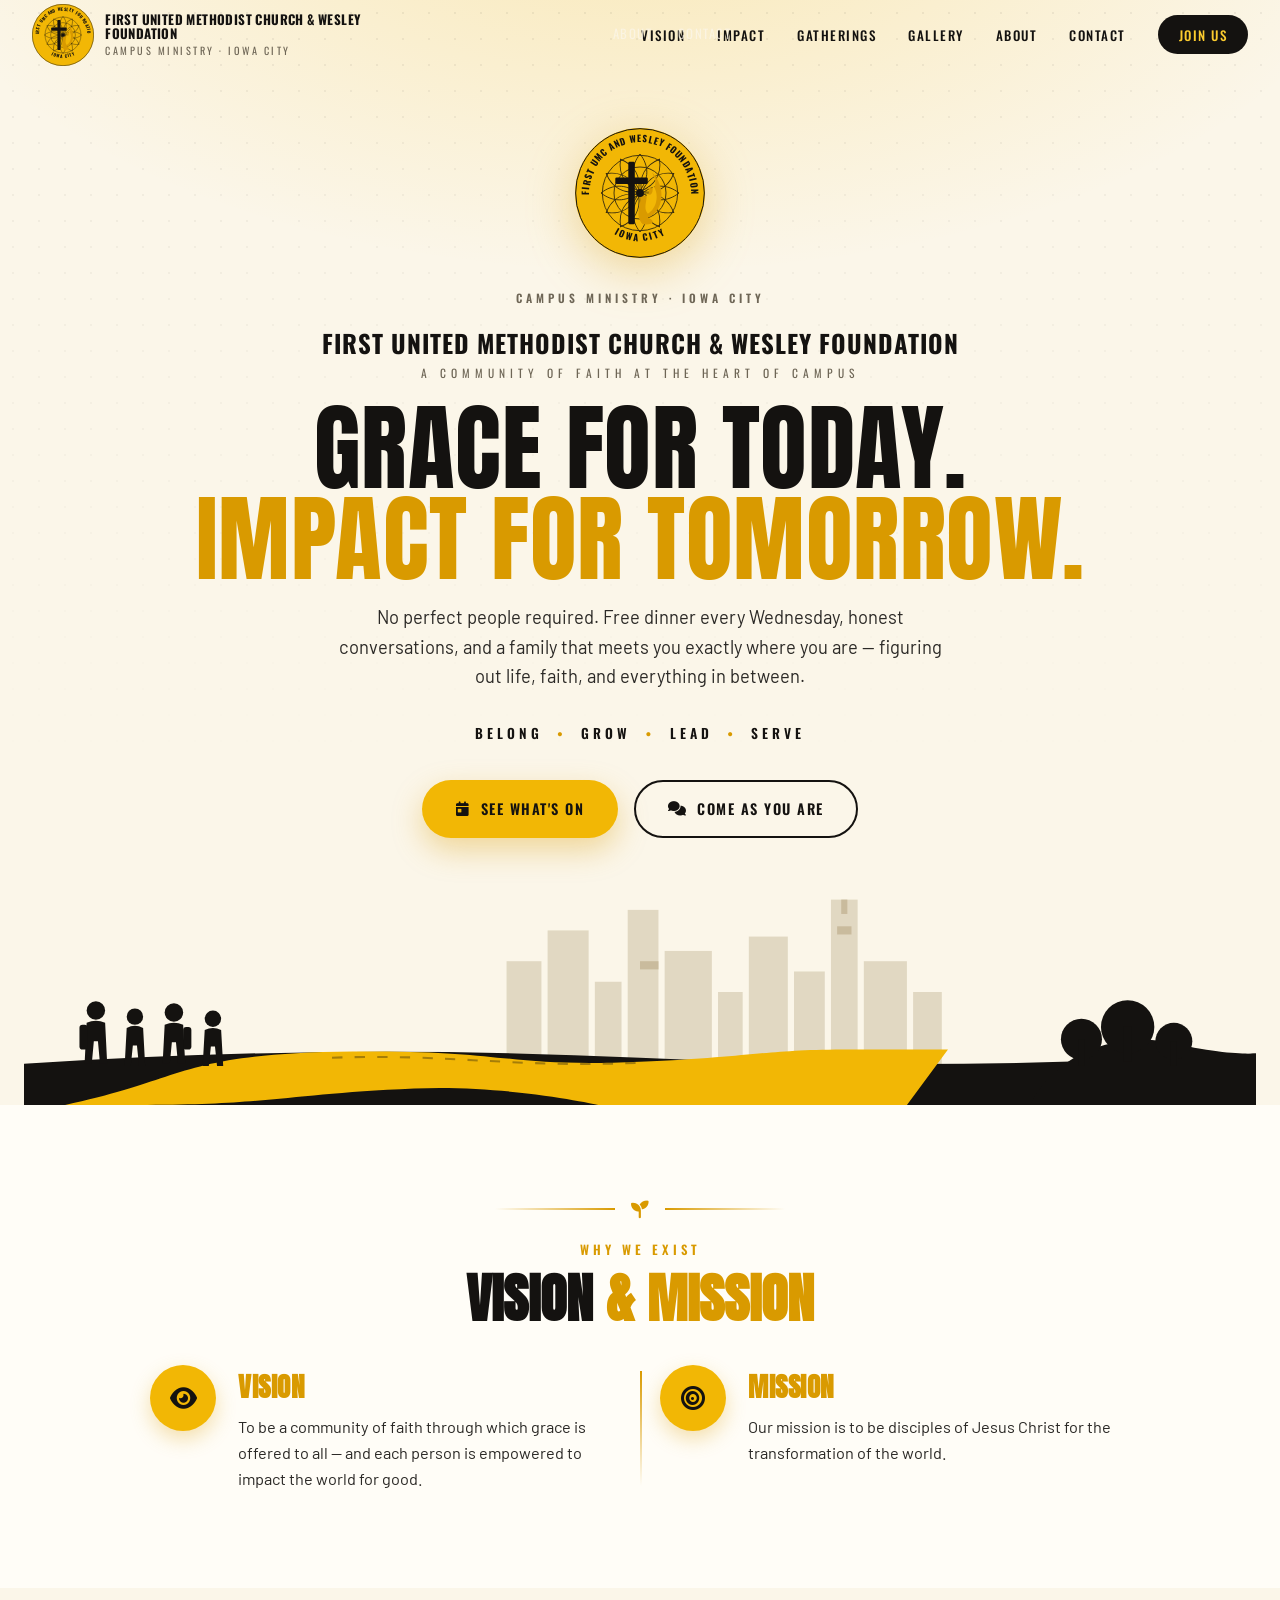
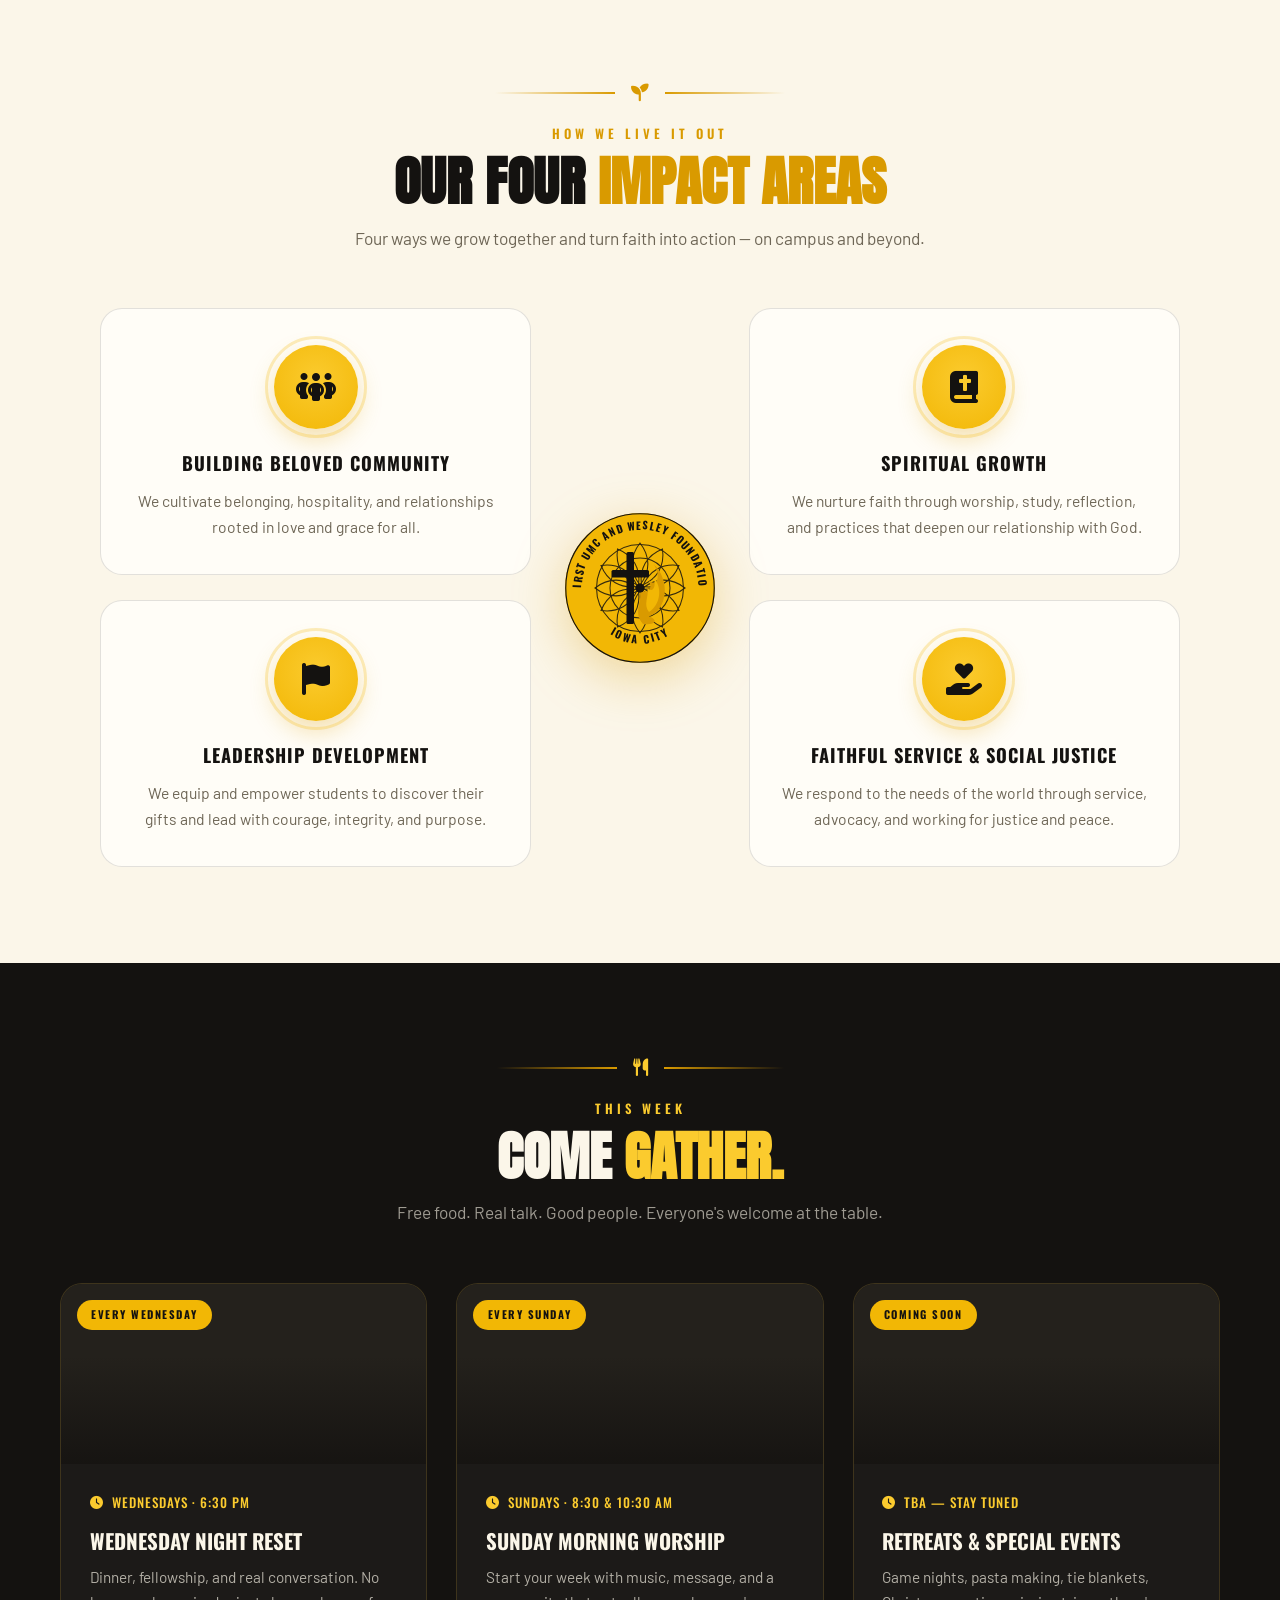
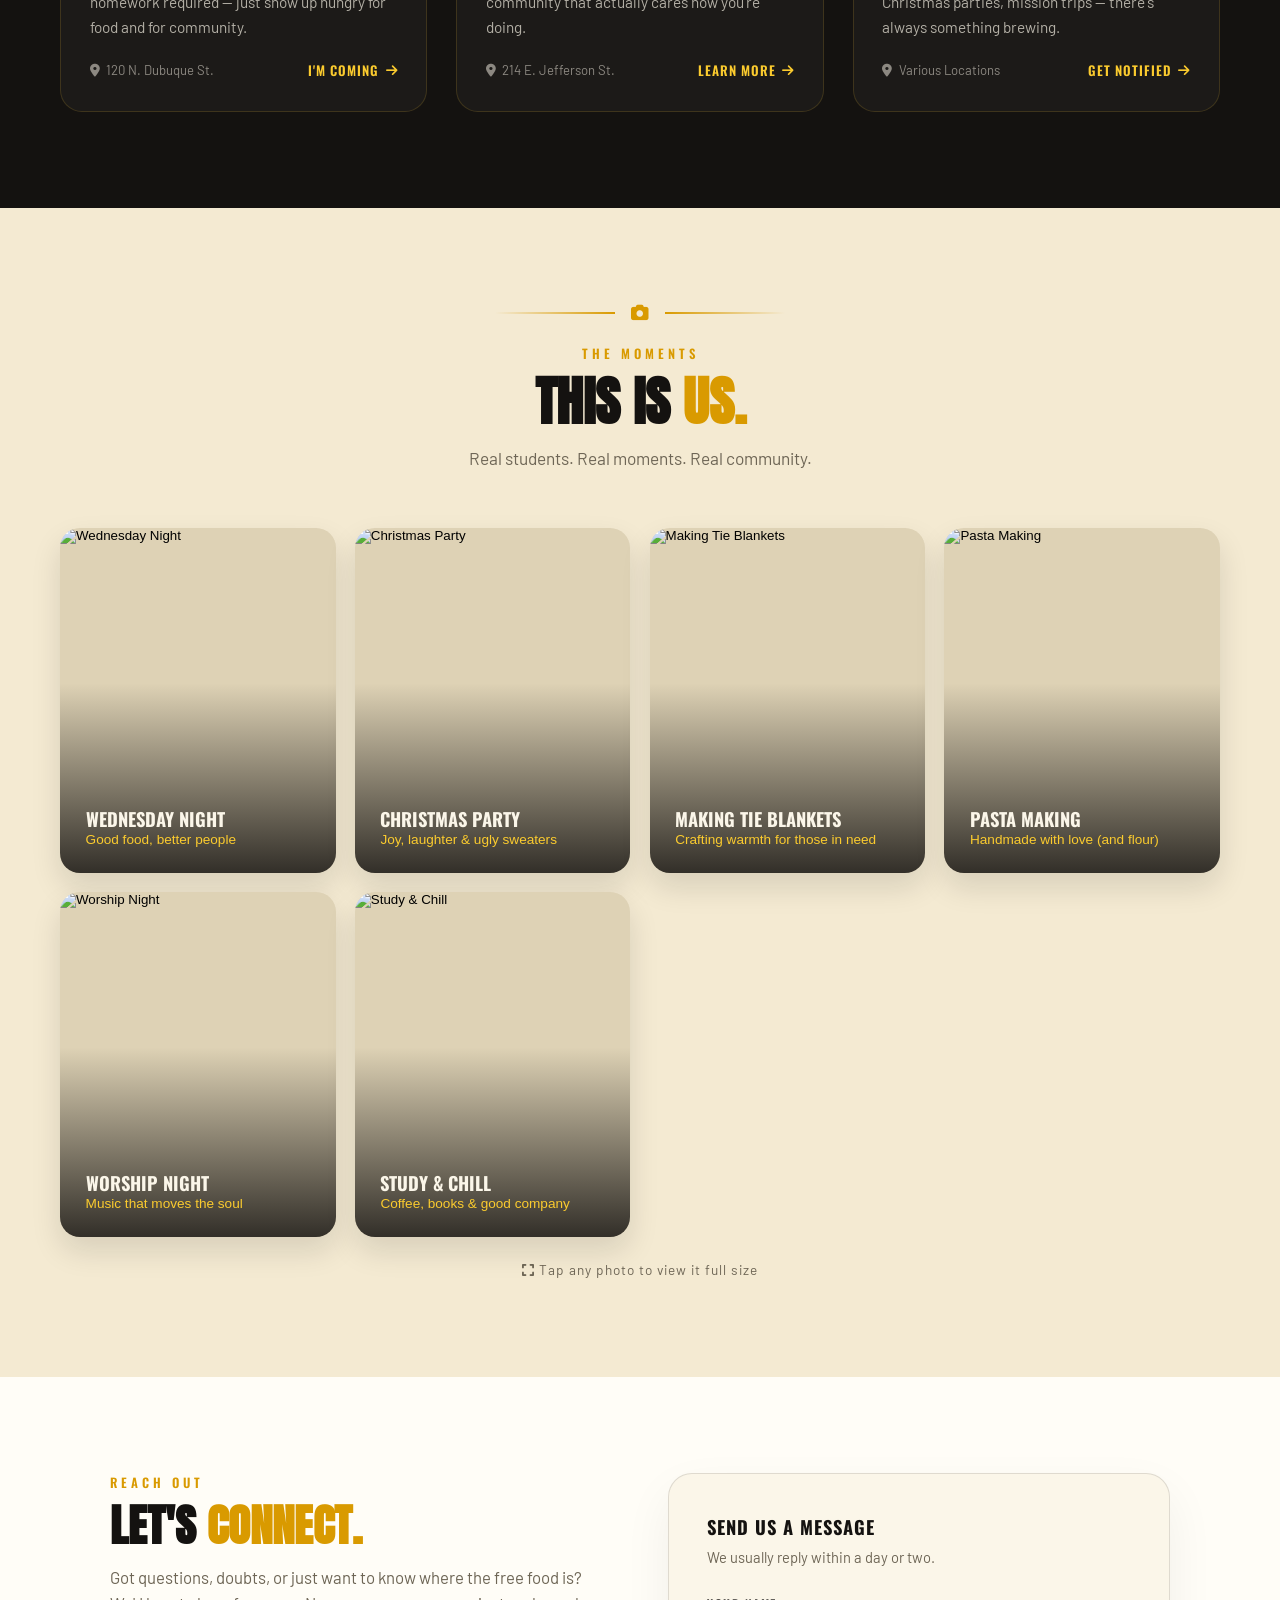
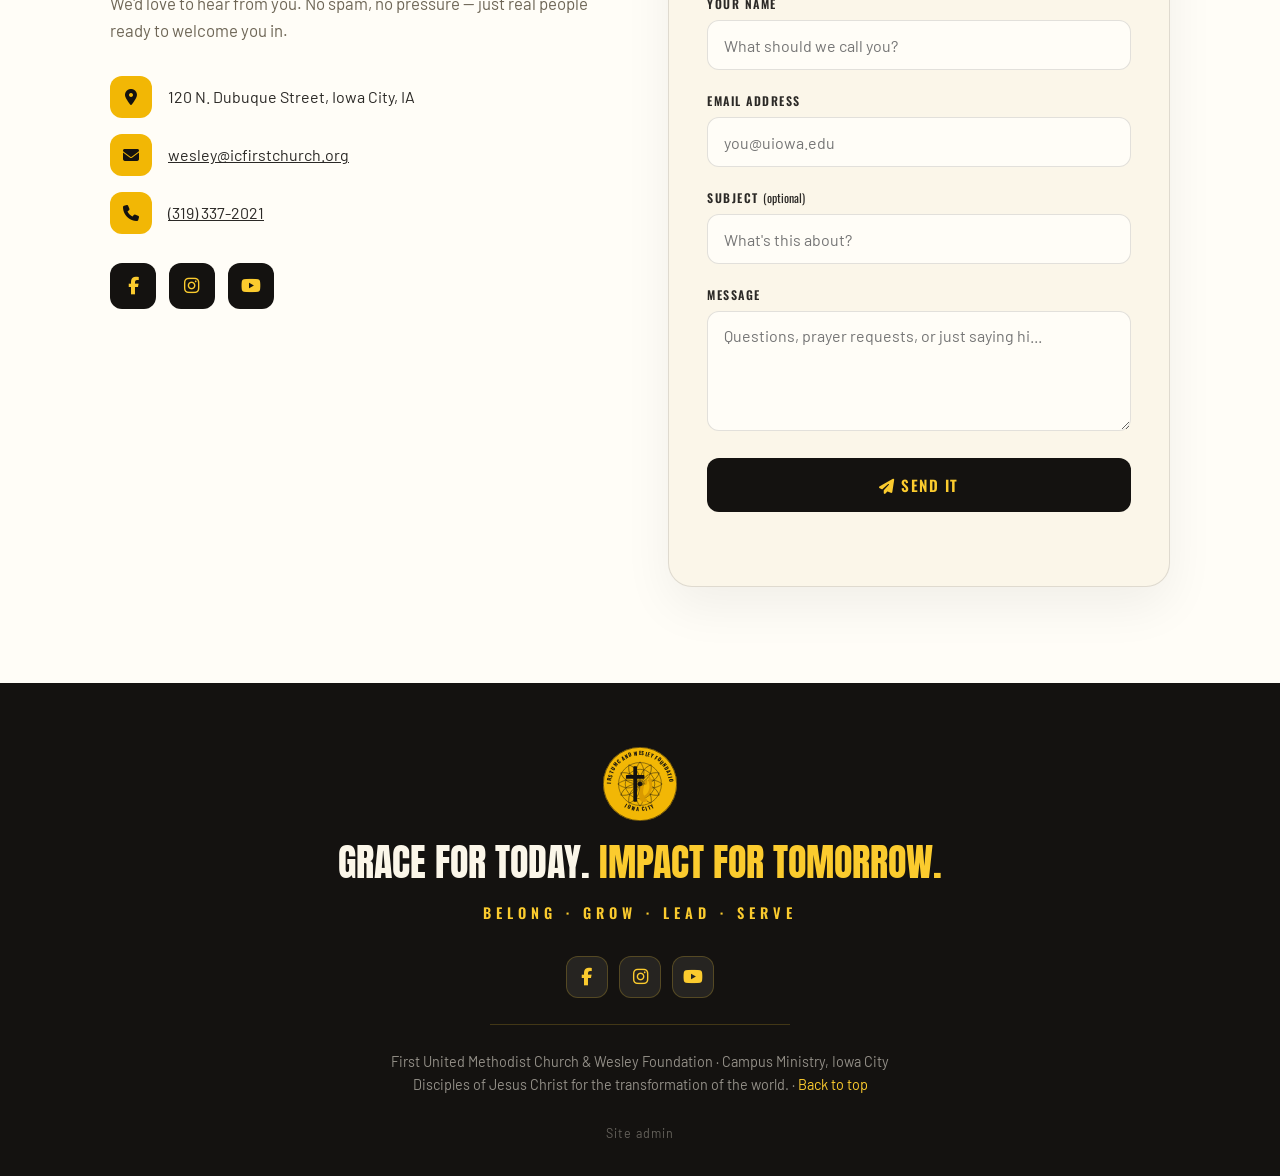
==== commit cc30d363: "Page design update" ====
--- a/index.html
+++ b/index.html
@@ -90,7 +90,10 @@
         var API = 'api.php';
         var CACHE_KEY = 'fumc_site_cache_v3';
 
-        var data = SITE.normalise(null);
+        // Deliberately not filled in here: building the default content needs
+        // blocks.js, and if that file is missing this line would throw before
+        // init() below ever got the chance to say so. init() sets it.
+        var data = null;
         var currentPage = null;
 
         /* Which page is being asked for? The web server rewrites every
@@ -375,7 +378,41 @@
            LOAD CONTENT — cache first so nothing flashes blank,
            then the authoritative copy from the server.
            ========================================================= */
+        /* Something went so wrong that there is nothing to show. Say so on
+           the page: a blank white screen tells whoever deployed the site
+           nothing, and this is the one moment they most need telling. */
+        function fatal(title, detail) {
+            document.body.innerHTML =
+                '<div style="font-family:system-ui,sans-serif;max-width:640px;margin:12vh auto;padding:2rem;' +
+                'background:#FFFDF7;border:1px solid #E2DCCC;border-radius:16px;color:#201C17;line-height:1.6">' +
+                '<h1 style="font-size:1.25rem;margin-bottom:0.6rem">' + esc(title) + '</h1>' +
+                '<p style="color:#6E6656">' + detail + '</p></div>';
+        }
+
+        /* index.html is only the shell — the site is drawn by three script
+           files and a stylesheet. If a deploy misses one of them (easily done
+           in a File Manager, since they are new files rather than replacements)
+           nothing can render, so name the missing file rather than going
+           blank. */
+        function missingParts() {
+            return [['blocks.js', 'BLOCKS'], ['content.js', 'SITE'], ['render.js', 'RENDER']]
+                .filter(function (p) { return !window[p[1]]; })
+                .map(function (p) { return p[0]; });
+        }
+
         (function init() {
+            var missing = missingParts();
+            if (missing.length) {
+                fatal('The website is missing some of its files',
+                    'These files did not load from the server: <strong>' + esc(missing.join(', ')) +
+                    '</strong>.<br><br>Upload them alongside <code>index.html</code> (together with ' +
+                    '<code>theme.css</code>) and reload. Your content is safe — it lives in the database, ' +
+                    'not in these files.');
+                return;
+            }
+
+            data = SITE.normalise(null);
+
             if (EDIT) {
                 document.body.classList.add('is-editing');
                 RENDER.editRuntime(document, toParent);
@@ -384,24 +421,50 @@
             try {
                 var cached = localStorage.getItem(CACHE_KEY);
                 if (cached && !EDIT) data = SITE.normalise(JSON.parse(cached));
-            } catch (e) {}
-            renderAll();
+            } catch (e) {
+                // A stale or corrupt cache must never be the reason the site
+                // looks broken — drop it and carry on to the server copy.
+                try { localStorage.removeItem(CACHE_KEY); } catch (e2) {}
+                data = SITE.normalise(null);
+            }
+
+            try {
+                renderAll();
+            } catch (e) {
+                fatal('The website could not be drawn', esc(e.message));
+                return;
+            }
 
             if (EDIT) { toParent({ type: 'wesley-ready' }); return; }
 
             fetch(API + '?action=content', { cache: 'no-store' })
                 .then(function (r) { if (!r.ok) throw new Error('no server'); return r.json(); })
                 .then(function (j) {
-                    if (j && j.content) {
-                        data = SITE.normalise(j.content);
-                        try { localStorage.setItem(CACHE_KEY, JSON.stringify(j.content)); } catch (e) {}
-                        renderAll();
-                        // A link to #something on a freshly loaded page only
-                        // works once that part actually exists.
-                        if (location.hash) {
-                            var target = document.querySelector(location.hash);
-                            if (target) target.scrollIntoView();
-                        }
+                    if (!j || !j.content) return;   // a site with nothing saved yet
+                    // Deliberately outside the catch below: if the saved
+                    // content cannot be understood we must NOT quietly leave
+                    // the built-in sample text on screen looking like the real
+                    // site. That is indistinguishable from "all our content
+                    // disappeared", which is the worst thing this page can do.
+                    var next;
+                    try {
+                        next = SITE.normalise(j.content);
+                    } catch (e) {
+                        fatal('The saved content could not be read',
+                            'The website is fine and nothing has been lost — the copy in the database ' +
+                            'could not be understood by this version of the site.<br><br>' +
+                            'Sign in at <a href="/admin">/admin</a> and use <strong>History</strong> to ' +
+                            'restore the previous version.<br><br><code>' + esc(e.message) + '</code>');
+                        return;
+                    }
+                    data = next;
+                    try { localStorage.setItem(CACHE_KEY, JSON.stringify(j.content)); } catch (e) {}
+                    renderAll();
+                    // A link to #something on a freshly loaded page only
+                    // works once that part actually exists.
+                    if (location.hash) {
+                        var target = document.querySelector(location.hash);
+                        if (target) target.scrollIntoView();
                     }
                 })
                 .catch(function () { /* opened as a file or server down: show what we have */ });
